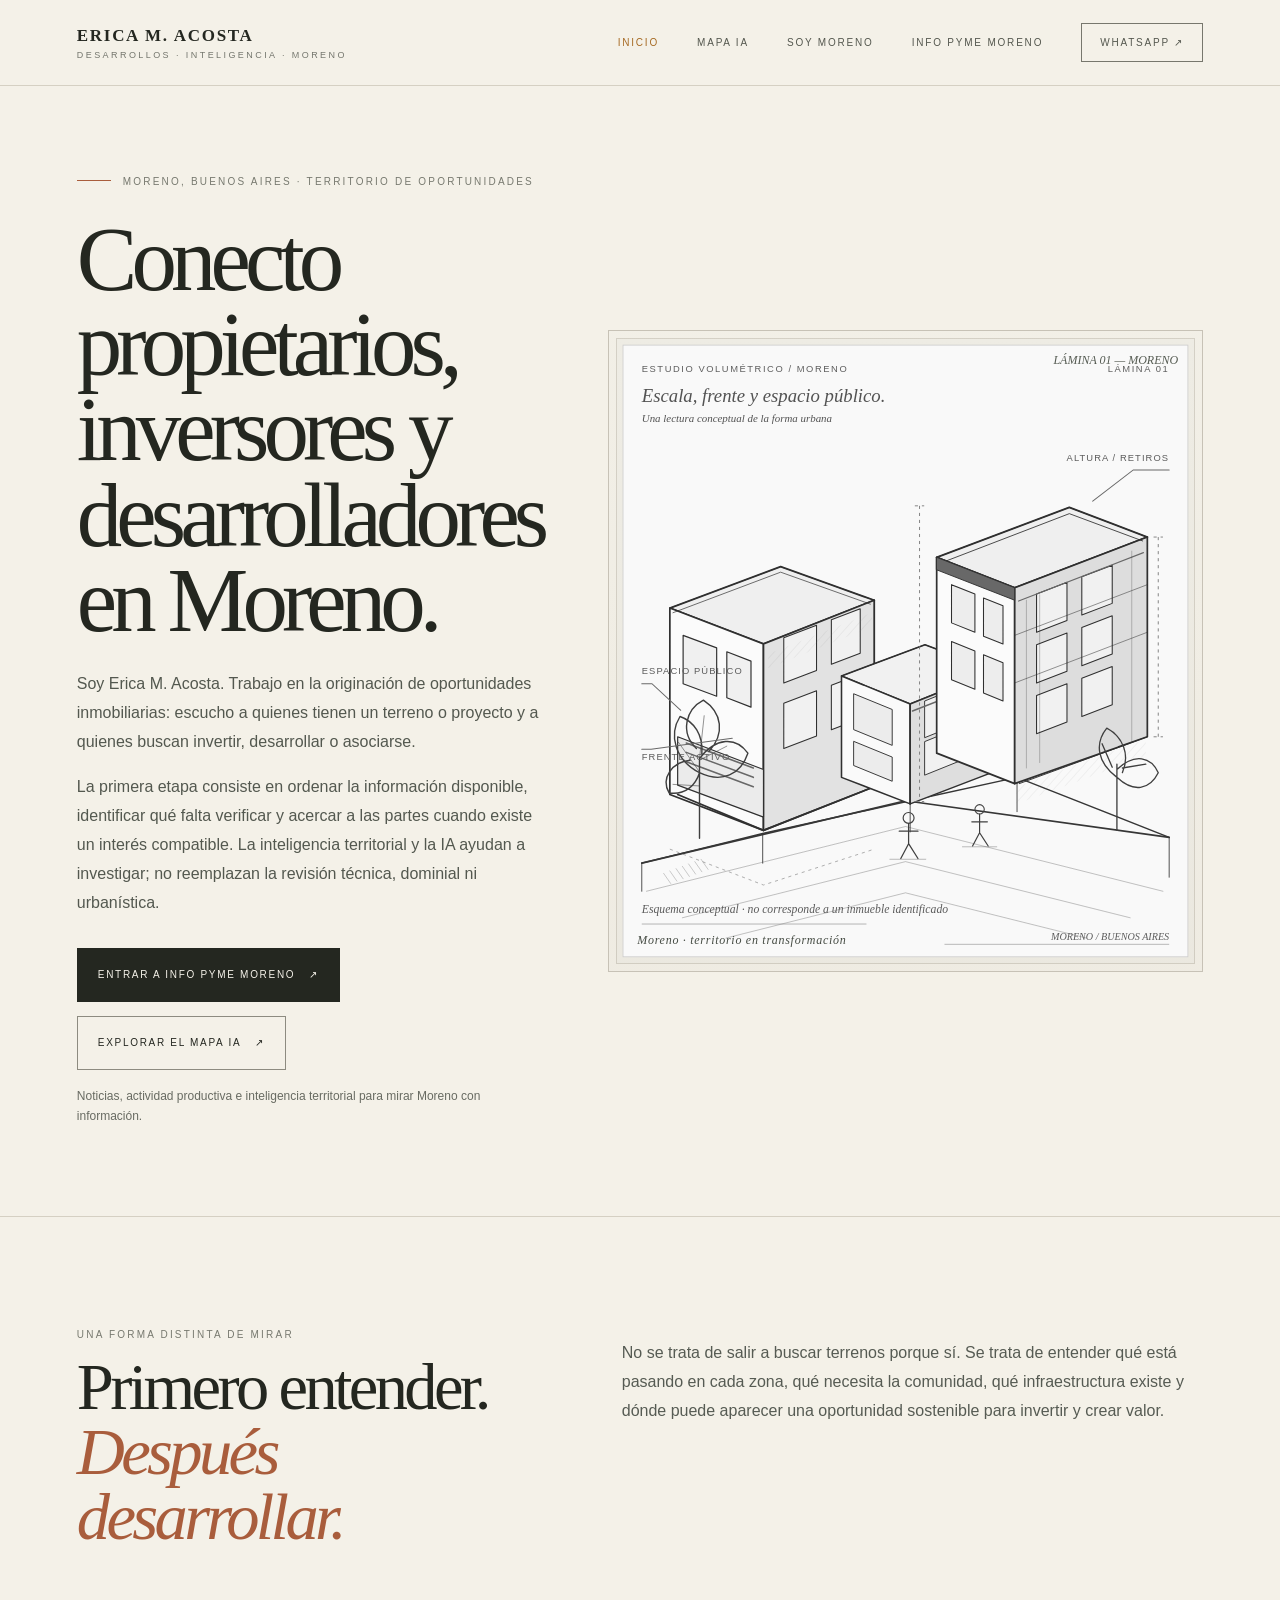
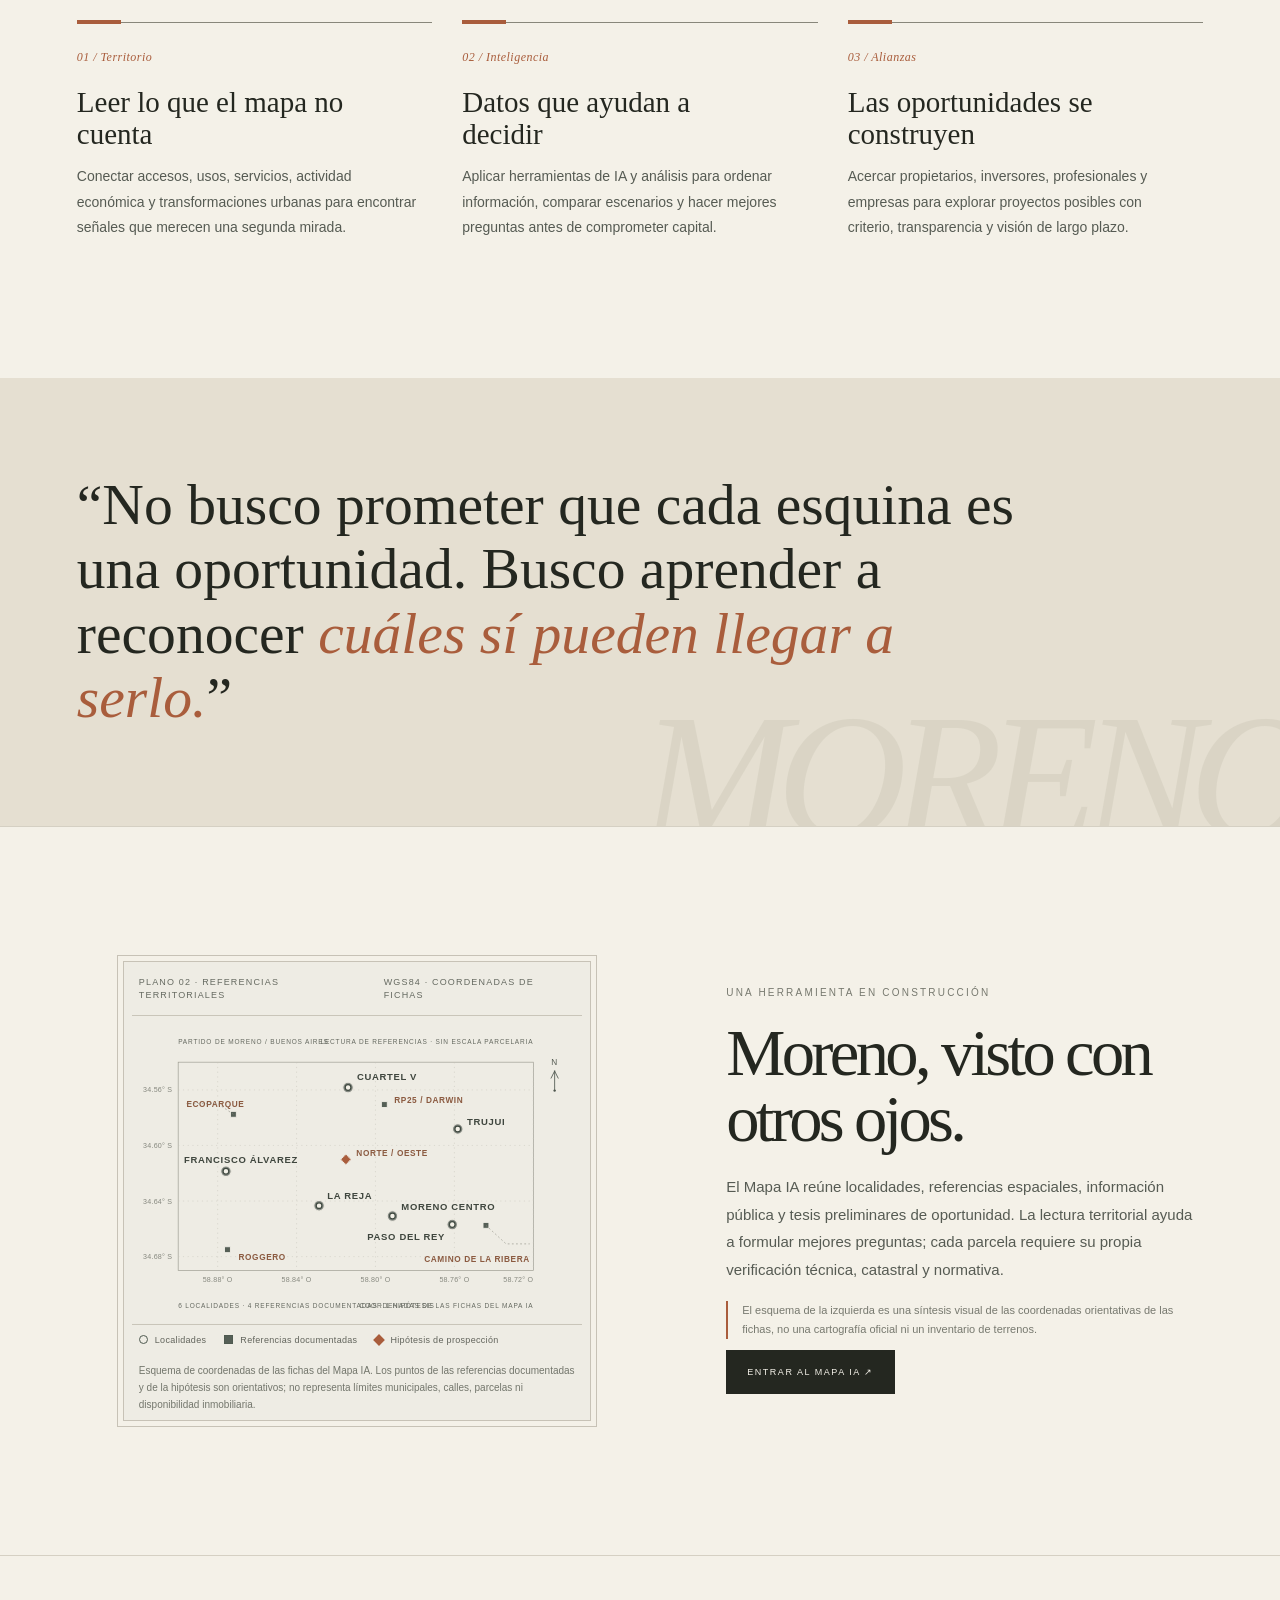
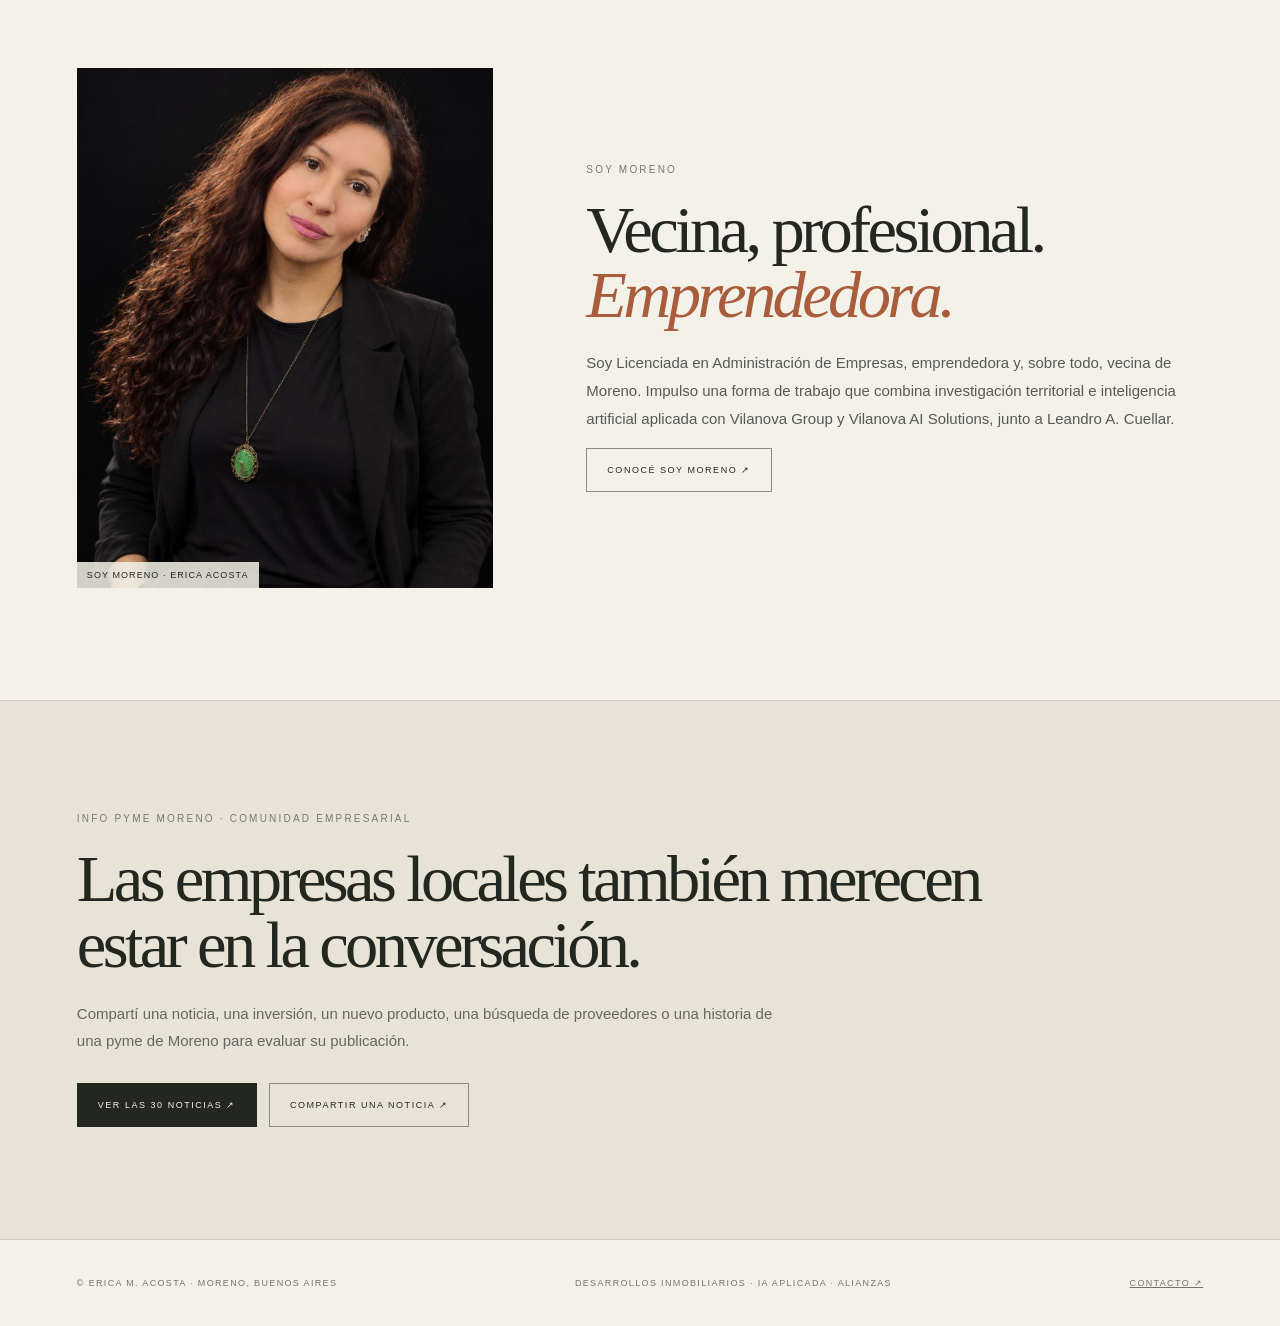
==== index.html @ f32b5e40 "Align homepage calls to action with Info Pyme Moreno" ====
<!doctype html>
<html lang="es-AR"><head><meta charset="utf-8"><meta name="viewport" content="width=device-width,initial-scale=1"><title>MORENO | Territorio, empresas e inteligencia aplicada</title><meta name="description" content="MORENO: investigación territorial, inteligencia artificial aplicada y actualidad para pymes, empresas y emprendedores del municipio de Moreno."><meta name="keywords" content="Erica Acosta, desarrollos inmobiliarios Moreno, oportunidades de inversión Moreno, inteligencia artificial inmobiliaria, terrenos Moreno Buenos Aires, alianzas inmobiliarias"><meta property="og:title" content="MORENO — Territorio, empresas e inteligencia aplicada"><meta property="og:description" content="Mapa IA, SOY MORENO e INFO PYME MORENO."><meta property="og:type" content="website"><meta property="og:locale" content="es_AR"><meta property="og:image" content="https://leandrocuellarok-netizen.github.io/morenodesarrollos/ERICA%20ACOSTA-%20VILANOVA%20GROUP.jpg"><meta property="og:image:alt" content="Erica M. Acosta, emprendedora de Moreno"><meta name="twitter:card" content="summary_large_image"><meta name="twitter:title" content="Erica M. Acosta — Originación inmobiliaria en Moreno"><meta name="twitter:description" content="Originación inmobiliaria, inteligencia territorial y conexión entre propietarios, inversores y desarrolladores en Moreno."><link rel="canonical" href="https://leandrocuellarok-netizen.github.io/morenodesarrollos/"><link rel="stylesheet" href="./assets/css/erica.css"><script type="application/ld+json">{"@context":"https://schema.org","@type":"Person","name":"Erica M. Acosta","url":"https://leandrocuellarok-netizen.github.io/morenodesarrollos/","image":"https://leandrocuellarok-netizen.github.io/morenodesarrollos/ERICA%20ACOSTA-%20VILANOVA%20GROUP.jpg","description":"Emprendedora de Moreno enfocada en desarrollos inmobiliarios, inteligencia territorial, inteligencia artificial aplicada y creación de alianzas.","address":{"@type":"PostalAddress","addressLocality":"Moreno","addressRegion":"Buenos Aires","addressCountry":"AR"},"areaServed":{"@type":"AdministrativeArea","name":"Partido de Moreno, Buenos Aires, Argentina"},"knowsAbout":["Desarrollos inmobiliarios","Inteligencia territorial","Inteligencia artificial aplicada","Originación inmobiliaria","Alianzas empresariales"]}</script><script defer src="./assets/js/site-navigation.js"></script></head>
<body class="home-page">
<a class="skip-link" href="#main-content">Saltar al contenido principal</a><header class="site-header"><a class="brand" href="./">ERICA M. ACOSTA<small>DESARROLLOS · INTELIGENCIA · MORENO</small></a><button class="mobile-menu" type="button" aria-controls="primary-navigation" aria-expanded="false" aria-label="Abrir menú de navegación"><span class="mobile-menu-icon" aria-hidden="true">☰</span><span class="mobile-menu-label">Menú</span></button><nav class="nav" id="primary-navigation" aria-label="Navegación principal"><a class="active" aria-current="page" href="./">Inicio</a><a href="./mapa-ia/">Mapa IA</a><a href="./erica-acosta/">SOY MORENO</a><a href="./oportunidades/">INFO PYME MORENO</a><a class="nav-cta" href="https://wa.me/5491141671674?text=Hola%20Erica%2C%20me%20gustar%C3%ADa%20conversar%20sobre%20MORENO." target="_blank" rel="noopener noreferrer">WhatsApp ↗</a></nav></header>
<main id="main-content" tabindex="-1"><section class="wrap hero"><div><div class="eyebrow">Moreno, Buenos Aires · Territorio de oportunidades</div><h1>Conecto propietarios, inversores y desarrolladores en Moreno.</h1><p class="hero-copy">Soy Erica M. Acosta. Trabajo en la originación de oportunidades inmobiliarias: escucho a quienes tienen un terreno o proyecto y a quienes buscan invertir, desarrollar o asociarse.</p><p class="hero-copy">La primera etapa consiste en ordenar la información disponible, identificar qué falta verificar y acercar a las partes cuando existe un interés compatible. La inteligencia territorial y la IA ayudan a investigar; no reemplazan la revisión técnica, dominial ni urbanística.</p><div class="hero-actions hero-commercial-actions"><a class="button dark" href="./oportunidades/">Entrar a INFO PYME MORENO <span>↗</span></a><a class="button" href="./mapa-ia/">Explorar el Mapa IA <span>↗</span></a></div><p class="hero-commercial-note">Noticias, actividad productiva e inteligencia territorial para mirar Moreno con información.</p></div><div class="art-panel" role="img" aria-label="Ilustración arquitectónica editorial de un espacio urbano en transformación, dibujada a mano">
<span class="art-index">LÁMINA 01 — MORENO</span>
<svg class="architecture-drawing" viewBox="0 0 760 820" xmlns="http://www.w3.org/2000/svg" aria-hidden="true">
<defs>
  <pattern id="arch-hatch" width="8" height="8" patternUnits="userSpaceOnUse" patternTransform="rotate(42)">
    <path d="M0 0V8" stroke="#74766c" stroke-width=".8" opacity=".42"/>
  </pattern>
  <pattern id="arch-fine-hatch" width="5" height="5" patternUnits="userSpaceOnUse" patternTransform="rotate(-38)">
    <path d="M0 0V5" stroke="#74766c" stroke-width=".55" opacity=".3"/>
  </pattern>
</defs>
<rect x="18" y="18" width="724" height="784" fill="#eeece4" stroke="#c8c3b7" stroke-width="1"/>
<g fill="#5f6259" font-family="Arial,sans-serif" font-size="12" letter-spacing="2">
  <text x="42" y="53">ESTUDIO VOLUMÉTRICO / MORENO</text>
  <text x="718" y="53" text-anchor="end">LÁMINA 01</text>
</g>
<g fill="#55594f" font-family="Georgia,serif" font-style="italic">
  <text x="42" y="91" font-size="24">Escala, frente y espacio público.</text>
  <text x="42" y="116" font-size="14">Una lectura conceptual de la forma urbana</text>
</g>
<g fill="none" stroke="#394039" stroke-linecap="round" stroke-linejoin="round">
  <path d="M42 682L197 644L386 602L523 572L718 649" stroke-width="1.8"/>
  <path d="M42 682L42 718M718 649L718 700M197 644L197 682M386 602L386 642M523 572L523 616" stroke-width="1.1"/>
  <path d="M48 718L380 635L710 718M94 752L380 680L668 752M150 778L380 720L612 778" stroke-width=".8" opacity=".48"/>
  <path d="M42 682L380 602L718 649" stroke-width="2.2"/>
  <path d="M70 695l9 13m-1-16 9 13m-1-16 9 13m-1-16 9 13m-1-16 9 13m-1-16 9 13m-1-16 9 13" stroke-width=".7" opacity=".45"/>
</g>

<!-- Volumen bajo: frente activo y medianera en perspectiva. -->
<g stroke="#343a33" stroke-linecap="round" stroke-linejoin="round">
  <path d="M78 355L220 302L340 345L198 401Z" fill="#e7e3d8" stroke-width="2.3"/>
  <path d="M78 355L198 401V640L78 594Z" fill="#f1eee6" stroke-width="2.2"/>
  <path d="M198 401L340 345V584L198 640Z" fill="#dcd7ca" stroke-width="2.2"/>
  <path d="M78 355L220 302L340 345M82 361L220 309L335 350" fill="none" stroke-width="1.1" opacity=".8"/>
  <path d="M198 401L198 640M340 345L340 584" fill="none" stroke-width="1.1"/>
  <path d="M95 390l43 16v62l-43-16zM151 411l31 12v59l-31-12z" fill="#e7e4da" stroke-width="1.5"/>
  <path d="M224 393l42-16v58l-42 16zM285 370l37-14v57l-37 14zM224 477l42-16v58l-42 16zM285 454l37-14v57l-37 14z" fill="#e8e5dc" stroke-width="1.35"/>
  <path d="M88 520L198 562V623L88 582Z" fill="#e5dfd2" stroke-width="1.5"/>
  <path d="M99 528L185 560M99 540L185 572M99 552L185 584" fill="none" stroke="#a95d3c" stroke-width="2"/>
  <path d="M88 594L198 640L340 584" fill="none" stroke-width="2.2"/>
  <path d="M204 414L337 361V379L204 432Z" fill="url(#arch-hatch)" stroke="none" opacity=".6"/>
</g>

<!-- Volumen intermedio: pieza de escala barrial. -->
<g stroke="#343a33" stroke-linecap="round" stroke-linejoin="round">
  <path d="M298 442L405 402L493 435L386 478Z" fill="#e9e5db" stroke-width="2"/>
  <path d="M298 442L386 478V606L298 572Z" fill="#f0ede5" stroke-width="2"/>
  <path d="M386 478L493 435V565L386 606Z" fill="#d9d4c7" stroke-width="2"/>
  <path d="M314 465l49 20v46l-49-20zM314 526l49 20v31l-49-20z" fill="#e4e0d5" stroke-width="1.2"/>
  <path d="M405 474l67-27v47l-67 27zM405 526l67-27v43l-67 27z" fill="#e9e5db" stroke-width="1.2"/>
  <path d="M298 442L405 402L493 435M386 478V606" fill="none" stroke-width="1.1"/>
  <path d="M389 487L489 448" fill="none" stroke="#a95d3c" stroke-width="2"/>
</g>

<!-- Volumen de mayor altura: retiros, balcones y modulación de fachada. -->
<g stroke="#343a33" stroke-linecap="round" stroke-linejoin="round">
  <path d="M420 290L590 226L690 264L520 329Z" fill="#e7e3d8" stroke-width="2.4"/>
  <path d="M420 290L520 329V580L420 541Z" fill="#f1eee6" stroke-width="2.2"/>
  <path d="M520 329L690 264V520L520 580Z" fill="#d8d3c6" stroke-width="2.2"/>
  <path d="M420 290L590 226L690 264M426 297L590 234L684 269" fill="none" stroke-width="1.1"/>
  <path d="M439 325l30 12v49l-30-12zM480 342l25 10v49l-25-10zM439 398l30 12v49l-30-12zM480 415l25 10v49l-25-10z" fill="#e5e1d7" stroke-width="1.35"/>
  <path d="M548 337l39-15v49l-39 15zM606 315l39-15v49l-39 15zM548 402l39-15v49l-39 15zM606 380l39-15v49l-39 15zM548 467l39-15v49l-39 15zM606 445l39-15v49l-39 15z" fill="#e9e5db" stroke-width="1.35"/>
  <path d="M520 329L690 264M520 390L690 325M520 451L690 386" fill="none" stroke-width="1" opacity=".65"/>
  <path d="M420 290L520 329V345L420 306Z" fill="#a95d3c" stroke-width="1.2"/>
  <path d="M525 346L685 284" fill="none" stroke="#a95d3c" stroke-width="1.5"/>
  <path d="M526 580L690 520" fill="none" stroke-width="1.2"/>
  <path d="M535 345L535 560M552 338L552 553M670 282L670 527" fill="none" stroke-width=".8" opacity=".45"/>
  <path d="M522 584L688 523L688 545L522 606Z" fill="url(#arch-hatch)" stroke="none" opacity=".55"/>
</g>

<!-- Vegetación y figuras de escala, dibujadas como referencias no métricas. -->
<g fill="none" stroke="#42483f" stroke-linecap="round" stroke-linejoin="round">
  <path d="M116 650V548M116 566C85 550 76 518 91 494C109 500 121 518 119 542M116 548C137 520 163 520 178 541C169 568 145 580 116 566M112 535C91 515 98 485 121 473C145 489 149 516 128 539M104 550C81 552 66 573 77 592C98 595 111 582 116 566" stroke-width="1.8"/>
  <path d="M116 565L89 527M116 550L151 532M116 583L82 581M116 548L122 493" stroke-width=".9" opacity=".8"/>
  <path d="M651 640V555M651 572C626 553 622 529 638 509C659 520 668 543 658 566M651 562C674 540 695 546 704 566C693 588 672 592 651 572M645 559L632 529M658 560L688 555" stroke-width="1.7"/>
  <circle cx="384" cy="624" r="7" stroke-width="1.5"/>
  <path d="M384 631V657M372 641H396M384 657L374 676M384 657L396 676" stroke-width="1.6"/>
  <circle cx="475" cy="613" r="6" stroke-width="1.4"/>
  <path d="M475 619V643M465 629H485M475 643L466 660M475 643L486 660" stroke-width="1.5"/>
  <path d="M360 677H406M453 661H497" stroke-width=".8" opacity=".55"/>
</g>

<!-- Cotas, líneas de llamada y notas editoriales. -->
<g fill="none" stroke="#74766c" stroke-width="1.1" stroke-dasharray="4 5">
  <path d="M398 224V603M392 224H404M392 603H404"/>
  <path d="M704 264V520M698 264H710M698 520H710"/>
  <path d="M78 664L198 710L340 664" opacity=".65"/>
</g>
<g fill="none" stroke="#a95d3c" stroke-width="1.3" stroke-linecap="round">
  <path d="M92 486L55 452H42"/>
  <path d="M620 218L672 178H718"/>
  <path d="M158 522L54 536H42"/>
</g>
<g fill="#755b49" font-family="Arial,sans-serif" font-size="12" letter-spacing="1.4">
  <text x="42" y="440">ESPACIO PÚBLICO</text>
  <text x="42" y="550">FRENTE ACTIVO</text>
  <text x="718" y="166" text-anchor="end">ALTURA / RETIROS</text>
</g>
<g fill="#5c6057" font-family="Georgia,serif" font-style="italic">
  <text x="42" y="746" font-size="15">Esquema conceptual · no corresponde a un inmueble identificado</text>
  <text x="718" y="780" text-anchor="end" font-size="13">MORENO / BUENOS AIRES</text>
</g>
<path d="M42 760H330M430 786H718" stroke="#8d8d81" stroke-width=".8" fill="none"/>
</svg>
<span class="art-caption">Moreno · territorio en transformación</span></div></section>
<section class="section"><div class="wrap"><div class="section-heading"><div><div class="eyebrow">Una forma distinta de mirar</div><h2>Primero entender.<br><em class="serif">Después desarrollar.</em></h2></div><p>No se trata de salir a buscar terrenos porque sí. Se trata de entender qué está pasando en cada zona, qué necesita la comunidad, qué infraestructura existe y dónde puede aparecer una oportunidad sostenible para invertir y crear valor.</p></div><div class="three-grid"><article class="value-card"><span class="num">01 / Territorio</span><h3>Leer lo que el mapa no cuenta</h3><p>Conectar accesos, usos, servicios, actividad económica y transformaciones urbanas para encontrar señales que merecen una segunda mirada.</p></article><article class="value-card"><span class="num">02 / Inteligencia</span><h3>Datos que ayudan a decidir</h3><p>Aplicar herramientas de IA y análisis para ordenar información, comparar escenarios y hacer mejores preguntas antes de comprometer capital.</p></article><article class="value-card"><span class="num">03 / Alianzas</span><h3>Las oportunidades se construyen</h3><p>Acercar propietarios, inversores, profesionales y empresas para explorar proyectos posibles con criterio, transparencia y visión de largo plazo.</p></article></div></div></section>
<section class="band"><div class="wrap"><blockquote>“No busco prometer que cada esquina es una oportunidad. Busco aprender a reconocer <em>cuáles sí pueden llegar a serlo.</em>”</blockquote></div></section>
<section class="section"><div class="wrap map-teaser"><figure class="map-art home-map-plate" aria-labelledby="map-preview-caption">
<div class="map-plate-head">
  <span>PLANO 02 · REFERENCIAS TERRITORIALES</span>
  <span>WGS84 · COORDENADAS DE FICHAS</span>
</div>
<svg class="territory-diagram" viewBox="0 0 760 520" role="img" aria-labelledby="map-preview-title map-preview-description" xmlns="http://www.w3.org/2000/svg">
<title id="map-preview-title">Plano de coordenadas de las referencias del Mapa IA de Moreno</title>
<desc id="map-preview-description">Diagrama de seis localidades y cinco referencias del Mapa IA, ubicadas con las coordenadas de sus fichas. No representa límites municipales, calles, parcelas, mensuras ni disponibilidad inmobiliaria.</desc>
<rect x="0" y="0" width="760" height="520" fill="#eeece4"/>
<g class="territory-heading">
  <text x="78" y="48">PARTIDO DE MORENO / BUENOS AIRES</text>
  <text x="678" y="48" text-anchor="end">LECTURA DE REFERENCIAS · SIN ESCALA PARCELARIA</text>
</g>
<rect class="territory-plot-frame" x="78" y="78" width="600" height="352"/>
<g class="territory-grid-lines">
  <path d="M144.7 78V430M278 78V430M411.3 78V430M544.7 78V430M678 78V430"/>
  <path d="M78 124.9H678M78 218.7H678M78 312.6H678M78 406.5H678"/>
</g>
<g class="territory-ticks">
  <text x="144.7" y="449" text-anchor="middle">58.88° O</text>
  <text x="278" y="449" text-anchor="middle">58.84° O</text>
  <text x="411.3" y="449" text-anchor="middle">58.80° O</text>
  <text x="544.7" y="449" text-anchor="middle">58.76° O</text>
  <text x="678" y="449" text-anchor="end">58.72° O</text>
  <text x="68" y="129" text-anchor="end">34.56° S</text>
  <text x="68" y="223" text-anchor="end">34.60° S</text>
  <text x="68" y="317" text-anchor="end">34.64° S</text>
  <text x="68" y="411" text-anchor="end">34.68° S</text>
</g>
<g class="territory-north" transform="translate(714 98)">
  <text x="0" y="-15" text-anchor="middle">N</text>
  <path d="M0 28V-5M0-5L-6 7M0-5L6 7"/>
  <circle cx="0" cy="28" r="2"/>
</g>

<g class="territory-markers">
  <g class="territory-marker locality-mark" data-id="moreno" data-kind="locality" data-lat="-34.6508" data-lng="-58.7914" data-x="440.0" data-y="338.0">
    <circle class="locality-halo" cx="440" cy="338" r="9"/>
    <circle class="locality-point" cx="440" cy="338" r="4.8"/>
  </g>
  <g class="territory-marker locality-mark" data-id="paso" data-kind="locality" data-lat="-34.6569" data-lng="-58.7611" data-x="541.0" data-y="352.3">
    <circle class="locality-halo" cx="541" cy="352.3" r="9"/>
    <circle class="locality-point" cx="541" cy="352.3" r="4.8"/>
  </g>
  <g class="territory-marker locality-mark" data-id="lareja" data-kind="locality" data-lat="-34.6433" data-lng="-58.8286" data-x="316.0" data-y="320.4">
    <circle class="locality-halo" cx="316" cy="320.4" r="9"/>
    <circle class="locality-point" cx="316" cy="320.4" r="4.8"/>
  </g>
  <g class="territory-marker locality-mark" data-id="alvarez" data-kind="locality" data-lat="-34.6186" data-lng="-58.8758" data-x="158.7" data-y="262.4">
    <circle class="locality-halo" cx="158.7" cy="262.4" r="9"/>
    <circle class="locality-point" cx="158.7" cy="262.4" r="4.8"/>
  </g>
  <g class="territory-marker locality-mark" data-id="trujui" data-kind="locality" data-lat="-34.5881" data-lng="-58.7583" data-x="550.3" data-y="190.9">
    <circle class="locality-halo" cx="550.3" cy="190.9" r="9"/>
    <circle class="locality-point" cx="550.3" cy="190.9" r="4.8"/>
  </g>
  <g class="territory-marker locality-mark" data-id="cuartel" data-kind="locality" data-lat="-34.5583" data-lng="-58.8139" data-x="365.0" data-y="120.9">
    <circle class="locality-halo" cx="365" cy="120.9" r="9"/>
    <circle class="locality-point" cx="365" cy="120.9" r="4.8"/>
  </g>

  <g class="territory-marker documented-mark" data-id="rp25" data-kind="documented" data-lat="-34.5705" data-lng="-58.7955" data-x="426.3" data-y="149.6">
    <rect x="421.3" y="144.6" width="10" height="10"/>
  </g>
  <g class="territory-marker documented-mark" data-id="ecoparque" data-kind="documented" data-lat="-34.57755" data-lng="-58.87202" data-x="171.3" data-y="166.1">
    <rect x="166.3" y="161.1" width="10" height="10"/>
  </g>
  <g class="territory-marker documented-mark" data-id="ribera" data-kind="documented" data-lat="-34.6575" data-lng="-58.744" data-x="598.0" data-y="353.7">
    <rect x="593" y="348.7" width="10" height="10"/>
  </g>
  <g class="territory-marker documented-mark" data-id="roggero" data-kind="documented" data-lat="-34.675" data-lng="-58.875" data-x="161.3" data-y="394.8">
    <rect x="156.3" y="389.8" width="10" height="10"/>
  </g>
  <g class="territory-marker hypothesis-mark" data-id="norte" data-kind="hypothesis" data-lat="-34.61" data-lng="-58.815" data-x="361.3" data-y="242.3">
    <path d="M361.3 233.3L370.3 242.3L361.3 251.3L352.3 242.3Z"/>
  </g>
</g>

<g class="territory-labels" fill="#3d433c">
  <text x="380" y="108">CUARTEL V</text>
  <text x="443" y="147" class="territory-reference-label">RP25 / DARWIN</text>
  <text x="566" y="184">TRUJUI</text>
  <text x="92" y="153" class="territory-reference-label">ECOPARQUE</text>
  <text x="88" y="248">FRANCISCO ÁLVAREZ</text>
  <text x="379" y="237" class="territory-reference-label">NORTE / OESTE</text>
  <text x="330" y="309">LA REJA</text>
  <text x="455" y="328">MORENO CENTRO</text>
  <text x="529" y="378" text-anchor="end">PASO DEL REY</text>
  <text x="672" y="415" text-anchor="end" class="territory-reference-label">CAMINO DE LA RIBERA</text>
  <text x="180" y="412" class="territory-reference-label">ROGGERO</text>
</g>
<g class="territory-callouts">
  <path d="M171.3 166.1L145 148H92M598 353.7L632 385H672" />
</g>
<g class="territory-footer">
  <path d="M78 474H678"/>
  <text x="78" y="493">6 LOCALIDADES · 4 REFERENCIAS DOCUMENTADAS · 1 HIPÓTESIS</text>
  <text x="678" y="493" text-anchor="end">COORDENADAS DE LAS FICHAS DEL MAPA IA</text>
</g>
</svg>
<div class="map-art-legend" aria-label="Leyenda del esquema">
  <span><i class="map-key locality-key"></i> Localidades</span>
  <span><i class="map-key documented-key"></i> Referencias documentadas</span>
  <span><i class="map-key hypothesis-key"></i> Hipótesis de prospección</span>
</div>
<figcaption id="map-preview-caption">Esquema de coordenadas de las fichas del Mapa IA. Los puntos de las referencias documentadas y de la hipótesis son orientativos; no representa límites municipales, calles, parcelas ni disponibilidad inmobiliaria.</figcaption>
</figure><div class="map-copy"><div class="eyebrow">Una herramienta en construcción</div><h2>Moreno, visto con otros ojos.</h2><p>El Mapa IA reúne localidades, referencias espaciales, información pública y tesis preliminares de oportunidad. La lectura territorial ayuda a formular mejores preguntas; cada parcela requiere su propia verificación técnica, catastral y normativa.</p><p class="map-copy-note">El esquema de la izquierda es una síntesis visual de las coordenadas orientativas de las fichas, no una cartografía oficial ni un inventario de terrenos.</p><a class="button dark" href="./mapa-ia/">Entrar al Mapa IA ↗</a></div></div></section>
<section class="section"><div class="wrap about-preview"><div class="portrait-placeholder" style="padding:0"><img src="ERICA%20ACOSTA-%20VILANOVA%20GROUP.jpg" alt="Erica Acosta, vecina de Moreno" style="width:100%;height:100%;object-fit:cover;position:absolute;inset:0"><span style="background:#f1efe5dd;padding:8px 10px">SOY MORENO · ERICA ACOSTA</span></div><div><div class="eyebrow">SOY MORENO</div><h2>Vecina, profesional.<br><em class="serif">Emprendedora.</em></h2><p>Soy Licenciada en Administración de Empresas, emprendedora y, sobre todo, vecina de Moreno. Impulso una forma de trabajo que combina investigación territorial e inteligencia artificial aplicada con Vilanova Group y Vilanova AI Solutions, junto a Leandro A. Cuellar.</p><a class="button" href="./erica-acosta/">Conocé SOY MORENO ↗</a></div></div></section></main>
<section class="section lead-bridge" id="contacto"><div class="wrap"><div class="eyebrow">INFO PYME MORENO · Comunidad empresarial</div><h2 class="serif lead-bridge-title">Las empresas locales también merecen estar en la conversación.</h2><p class="lead-bridge-copy">Compartí una noticia, una inversión, un nuevo producto, una búsqueda de proveedores o una historia de una pyme de Moreno para evaluar su publicación.</p><div class="lead-bridge-actions"><a class="button dark" href="./oportunidades/">Ver las 30 noticias ↗</a><a class="button" href="https://wa.me/5491141671674?text=Hola%20Erica%2C%20quiero%20compartir%20una%20noticia%20pyme%20de%20Moreno." target="_blank" rel="noopener noreferrer">Compartir una noticia ↗</a></div></div></section><footer class="site-footer"><span>© Erica M. Acosta · Moreno, Buenos Aires</span><span>Desarrollos inmobiliarios · IA aplicada · Alianzas</span><a href="https://wa.me/5491141671674?text=Hola%20Erica%2C%20vi%20tu%20web%20y%20me%20gustar%C3%ADa%20conversar%20sobre%20oportunidades%20en%20Moreno." target="_blank" rel="noopener noreferrer">Contacto ↗</a></footer>
</body></html>
---- assets/css/erica.css ----
:root{--paper:#f1efe5;--paper2:#e8e5d9;--ink:#242622;--muted:#73756d;--line:#c9c8bc;--ochre:#d6a72f;--gold:#efc64b;--rust:#c96535;--sage:#74877f;--blue:#637b80;--serif:Georgia,'Times New Roman',serif;--sans:Inter,'Helvetica Neue',Arial,sans-serif}
*{box-sizing:border-box}html{scroll-behavior:smooth}body{margin:0;background:var(--paper);color:var(--ink);font-family:var(--sans);-webkit-font-smoothing:antialiased}a{color:inherit}img{max-width:100%}.site-header{height:76px;padding:0 clamp(20px,5vw,76px);display:flex;align-items:center;justify-content:space-between;border-bottom:1px solid var(--line);background:#f1efe5ed;position:sticky;top:0;z-index:1000;backdrop-filter:blur(12px)}.brand{font:600 15px var(--serif);letter-spacing:.06em;text-decoration:none}.brand small{display:block;font:9px var(--sans);letter-spacing:.23em;color:var(--muted);margin-top:4px}.nav{display:flex;gap:clamp(14px,3vw,38px);align-items:center}.nav a{text-decoration:none;text-transform:uppercase;font-size:10px;letter-spacing:.15em;color:#55584f}.nav a:hover,.nav a.active{color:#a76b24}.nav .nav-cta{border:1px solid var(--ink);padding:11px 15px}.eyebrow{font-size:10px;letter-spacing:.22em;text-transform:uppercase;color:#77796f}.serif{font-family:var(--serif)}.wrap{width:min(1220px,90vw);margin:auto}.hero{min-height:690px;display:grid;grid-template-columns:1.03fr .97fr;align-items:center;gap:4vw;padding:70px 0 80px}.hero h1{font:400 clamp(52px,7.4vw,100px)/.94 var(--serif);letter-spacing:-.055em;margin:25px 0}.hero h1 em{font-weight:400;color:#a66c2b}.hero-copy{font:17px/1.7 var(--serif);max-width:540px;color:#55584f}.hero-actions{display:flex;gap:12px;flex-wrap:wrap;margin-top:30px}.button{display:inline-flex;align-items:center;gap:18px;padding:15px 19px;text-decoration:none;text-transform:uppercase;letter-spacing:.14em;font-size:10px;border:1px solid var(--ink);transition:.2s}.button.dark{background:var(--ink);color:var(--paper)}.button:hover{transform:translateY(-2px);background:var(--ochre);color:var(--ink);border-color:var(--ochre)}.art-panel{position:relative;min-height:510px;background:#dedbce;overflow:hidden;border:1px solid #bdbbae}.art-panel:before{content:'';position:absolute;width:75%;height:76%;border-radius:50% 50% 0 0;background:#75858a;left:-10%;bottom:8%;opacity:.85}.art-panel:after{content:'';position:absolute;inset:0;background:repeating-linear-gradient(0deg,transparent 0 42px,#5b605833 43px,#5b605833 44px),repeating-linear-gradient(90deg,transparent 0 42px,#5b605833 43px,#5b605833 44px);opacity:.5;mix-blend-mode:multiply}.arch{position:absolute;z-index:1;bottom:0;right:14%;width:43%;height:88%;background:#d6a72f;border:7px solid #30332e;display:flex;align-items:flex-end;justify-content:center}.arch:before{content:'';position:absolute;top:-19%;left:0;width:100%;height:20%;background:#c8c6b8;border:7px solid #30332e}.arch:after{content:'';position:absolute;right:-38%;top:10%;width:36%;height:20%;background:#c96535;border:6px solid #30332e}.arch-person{font:10px var(--sans);color:#333;margin-bottom:18%;z-index:2}.tree{position:absolute;z-index:2;left:12%;bottom:12%;width:2px;height:64%;background:#353a35;transform:rotate(4deg)}.tree:before{content:'';position:absolute;left:-92px;top:-45px;width:190px;height:190px;border:2px solid #424a43;border-radius:50%;clip-path:polygon(50% 0,100% 30%,90% 100%,10% 100%,0 30%);opacity:.85}.tree:after{content:'';position:absolute;left:-70px;top:5px;width:140px;height:170px;border-left:1px solid #424a43;border-right:1px solid #424a43;transform:rotate(38deg)}.art-caption{position:absolute;z-index:3;left:22px;bottom:18px;font:italic 12px var(--serif);color:#343832}.section{padding:100px 0;border-top:1px solid var(--line)}.section-heading{display:grid;grid-template-columns:.8fr 1.2fr;gap:8vw;align-items:start;margin-bottom:45px}.section-heading h2{font:400 clamp(38px,5vw,64px)/1 var(--serif);letter-spacing:-.04em;margin:14px 0}.section-heading p{font:17px/1.7 var(--serif);color:#62645c;max-width:570px;margin:10px 0}.three-grid{display:grid;grid-template-columns:repeat(3,1fr);gap:18px}.value-card{border-top:2px solid var(--ink);padding:22px 8px 10px 0}.value-card .num{font:italic 13px var(--serif);color:#a66c2b}.value-card h3{font:400 25px var(--serif);margin:17px 0 10px}.value-card p{font:14px/1.7 var(--sans);color:#66685f}.band{background:#dedbcf;padding:75px 0}.band blockquote{font:400 clamp(30px,4vw,53px)/1.18 var(--serif);max-width:900px;margin:0}.band blockquote em{color:#a66c2b}.map-teaser{display:grid;grid-template-columns:1fr 1fr;gap:5vw;align-items:center}.map-art{min-height:390px;position:relative;overflow:hidden;background-color:#eeece4;background-image:linear-gradient(30deg,transparent 48%,#7d807a 49%,#7d807a 49.4%,transparent 50%),linear-gradient(110deg,transparent 48%,#7d807a 49%,#7d807a 49.4%,transparent 50%),linear-gradient(0deg,transparent 48%,#b7b8ae 49%,#b7b8ae 49.4%,transparent 50%);background-size:115px 100px,150px 140px,72px 75px;border:1px solid var(--line);filter:grayscale(1)}.map-art:after{content:'MORENO';position:absolute;bottom:25px;left:0;right:0;text-align:center;font:500 36px var(--sans);letter-spacing:.35em;color:#252823}.map-dot{position:absolute;width:13px;height:13px;border-radius:50%;background:var(--rust);border:3px solid #f1efe5;box-shadow:0 0 0 1px var(--rust);filter:none}.map-dot.d1{top:30%;left:55%}.map-dot.d2{top:53%;left:31%}.map-dot.d3{top:66%;left:72%}.map-dot.d4{top:23%;left:78%}.map-copy h2{font:400 clamp(42px,5vw,65px)/1 var(--serif);margin:16px 0}.map-copy p{font:16px/1.8 var(--serif);color:#5e6058}.about-preview{display:grid;grid-template-columns:.75fr 1.25fr;gap:8vw;align-items:center}.portrait-placeholder{aspect-ratio:4/5;background:#d9d5c8;border:1px solid var(--line);display:flex;align-items:flex-end;padding:22px;position:relative;overflow:hidden}.portrait-placeholder:before{content:'';position:absolute;width:62%;height:65%;left:19%;bottom:0;background:#b5b6a9;border-radius:48% 48% 0 0}.portrait-placeholder span{z-index:2;font:italic 12px var(--serif)}.about-preview h2{font:400 clamp(40px,5vw,65px)/1 var(--serif);margin:16px 0}.about-preview p{font:16px/1.8 var(--serif);color:#5e6058}.site-footer{padding:34px 5vw;border-top:1px solid var(--line);display:flex;justify-content:space-between;gap:20px;flex-wrap:wrap;font-size:10px;letter-spacing:.12em;text-transform:uppercase;color:#73756d}.page-hero{padding:95px 0 60px}.page-hero h1{font:400 clamp(50px,8vw,96px)/.95 var(--serif);letter-spacing:-.05em;max-width:950px;margin:22px 0}.page-hero p{font:18px/1.7 var(--serif);color:#5e6058;max-width:700px}.map-shell{padding-bottom:65px}.map-toolbar{display:flex;gap:10px;flex-wrap:wrap;margin:15px 0}.map-toolbar input,.map-toolbar select{font:13px var(--sans);padding:12px 14px;background:#f8f6ee;border:1px solid var(--line);color:var(--ink)}.map-layout{display:grid;grid-template-columns:320px 1fr;min-height:660px;border:1px solid var(--line)}.map-sidebar{padding:24px;background:#e8e5d9;overflow:auto;max-height:760px}.map-sidebar h2{font:400 25px var(--serif)}.map-sidebar p{font-size:12px;line-height:1.6;color:#66685f}.map-item{padding:14px 0;border-top:1px solid #c7c4b8;cursor:pointer}.map-item strong{font:400 17px var(--serif);display:block;margin-bottom:5px}.map-item span{font-size:11px;line-height:1.5;color:#66685f}.map-canvas{min-height:660px;filter:grayscale(1) contrast(.94) sepia(.08)}.map-note{font-size:11px;line-height:1.6;color:#77796f;margin:14px 0}.profile-grid{display:grid;grid-template-columns:.8fr 1.2fr;gap:7vw;align-items:start}.profile-visual{min-height:560px;background:#dedbce;position:relative;overflow:hidden;border:1px solid var(--line)}.profile-visual .profile-block{position:absolute;left:22%;bottom:0;width:54%;height:75%;background:#d6a72f;border:6px solid #30332e}.profile-visual .profile-block:after{content:'';position:absolute;right:-45%;top:12%;width:42%;height:25%;background:#c96535;border:5px solid #30332e}.profile-copy p{font:17px/1.8 var(--serif);color:#55584f}.profile-copy h2{font:400 39px/1.05 var(--serif);margin:40px 0 15px}.pillars{display:grid;grid-template-columns:repeat(2,1fr);gap:15px;margin-top:30px}.pillar{padding:18px;border:1px solid var(--line)}.pillar strong{font:400 20px var(--serif)}.pillar p{font:12px/1.6 var(--sans);color:#66685f}.mobile-menu{display:none}
@media(max-width:760px){.site-header{height:auto;min-height:70px;padding:14px 5vw;align-items:flex-start;gap:12px}.nav{gap:12px;flex-wrap:wrap;justify-content:flex-end}.nav a{font-size:8px}.nav .nav-cta{padding:8px}.hero{grid-template-columns:1fr;padding:65px 0;gap:30px}.art-panel{min-height:420px}.section{padding:70px 0}.section-heading,.map-teaser,.about-preview,.profile-grid{grid-template-columns:1fr;gap:25px}.three-grid{grid-template-columns:1fr}.map-layout{grid-template-columns:1fr}.map-sidebar{max-height:300px}.map-canvas{min-height:480px}.page-hero{padding:65px 0 35px}.profile-visual{min-height:400px}.pillars{grid-template-columns:1fr}.site-footer{flex-direction:column}}


/* --- Editorial architectural redesign / November 2026 --- */
:root{--paper:#f4f1e8;--paper2:#e9e4d7;--ink:#242720;--muted:#74766d;--line:#cbc6b8;--ochre:#b78a3c;--rust:#a95d3c;--sage:#74847a;--serif:"Iowan Old Style",Baskerville,Georgia,serif;--sans:"Avenir Next",Avenir,Arial,sans-serif}
body{background:var(--paper);color:var(--ink)}
.site-header{height:86px;padding-inline:clamp(22px,6vw,104px);background:rgba(244,241,232,.94);border-color:#d5d0c3}
.brand{font-size:17px;letter-spacing:.1em}.brand small{font-size:8px;letter-spacing:.27em}
.nav a{font-size:9px;letter-spacing:.18em}.nav .nav-cta{padding:13px 18px;border-color:#77776d}
.wrap{width:min(1280px,88vw)}
.hero{min-height:760px;grid-template-columns:.88fr 1.12fr;gap:5vw;padding:75px 0 96px}
.hero .eyebrow:before,.page-hero .eyebrow:before{content:"";display:inline-block;width:34px;height:1px;background:var(--rust);vertical-align:middle;margin:0 12px 3px 0}
.hero h1{font-size:clamp(56px,7vw,94px);line-height:.93;letter-spacing:-.065em;margin:30px 0 25px;max-width:660px}
.hero h1 em{color:var(--rust);font-style:italic}
.hero-copy{font-family:var(--sans);font-size:15px;line-height:1.85;max-width:500px;color:#66675e}
.hero-actions{margin-top:34px;gap:14px}
.button{font-size:9px;letter-spacing:.17em;padding:16px 20px;border-color:#8d8b80}
.button.dark{background:var(--ink);border-color:var(--ink)}
.button:hover{background:var(--rust);border-color:var(--rust);color:#fff}
.art-panel{min-height:600px;border:0;background:#e7e1d3;overflow:hidden;isolation:isolate}
.art-panel:before{content:"";position:absolute;inset:0;width:auto;height:auto;left:0;bottom:0;border-radius:0;background:linear-gradient(180deg,#e7e1d3 0%,#e2ddcf 70%,#d6d0c0 100%);opacity:1}
.art-panel:after{content:"";position:absolute;inset:0;background:repeating-linear-gradient(0deg,transparent 0 31px,#77796c18 32px,#77796c18 33px),repeating-linear-gradient(90deg,transparent 0 31px,#77796c18 32px,#77796c18 33px);opacity:.4;mix-blend-mode:multiply}
.art-panel .architecture-drawing{position:absolute;z-index:2;inset:0;width:100%;height:100%}
.art-caption{left:28px;bottom:23px;font-size:12px;letter-spacing:.04em;color:#4f5148}
.art-index{position:absolute;z-index:3;right:24px;top:22px;font:italic 12px var(--serif);color:#6e7066}
.section{padding:112px 0;border-color:#d5d0c3}
.section-heading{grid-template-columns:.85fr 1.15fr;gap:9vw;margin-bottom:58px}
.section-heading h2,.map-copy h2,.about-preview h2{font-size:clamp(42px,5.2vw,70px);line-height:.98;letter-spacing:-.055em}
.section-heading h2 em,.about-preview h2 em{color:var(--rust)}
.section-heading p{font:15px/1.9 var(--sans);color:#66675e}
.three-grid{gap:30px}
.value-card{border-top:1px solid #88877b;padding:24px 16px 12px 0;position:relative}
.value-card:before{content:"";position:absolute;top:-3px;left:0;width:44px;height:4px;background:var(--rust)}
.value-card .num{font:italic 12px var(--serif);letter-spacing:.04em;color:var(--rust)}
.value-card h3{font-size:27px;line-height:1.1;max-width:290px;margin:22px 0 14px}
.value-card p{font:13px/1.85 var(--sans);color:#66675e;max-width:340px}
.band{background:#e5dfd1;padding:95px 0;position:relative;overflow:hidden}
.band:after{content:"MORENO";position:absolute;right:-25px;bottom:-55px;font:italic 180px var(--serif);color:#bdb6a544;letter-spacing:-.08em}
.band blockquote{font-size:clamp(34px,4.5vw,58px);line-height:1.12;max-width:950px;position:relative;z-index:1}
.band blockquote em{color:var(--rust)}
.map-teaser{grid-template-columns:1.08fr .92fr;gap:7vw}
.map-art{min-height:460px;border:0;background-color:#ece9df;background-image:linear-gradient(32deg,transparent 48.8%,#888a801f 49%,#888a801f 49.5%,transparent 50%),linear-gradient(112deg,transparent 48.8%,#888a801f 49%,#888a801f 49.5%,transparent 50%),linear-gradient(0deg,transparent 48.8%,#888a801f 49%,#888a801f 49.5%,transparent 50%);background-size:130px 115px,170px 155px,82px 90px}
.map-art:before{content:"";position:absolute;inset:9% 15%;border:1px solid #77796c;border-radius:48% 40% 45% 38%;transform:rotate(-18deg);clip-path:polygon(10% 0,88% 5%,100% 30%,88% 90%,40% 100%,0 60%)}
.map-art:after{content:"MORENO";font:italic 31px var(--serif);letter-spacing:.32em;color:#5e6158;bottom:24px}
.map-dot{background:var(--rust);border-color:#ece9df;box-shadow:0 0 0 1px var(--rust)}
.map-copy h2{margin:22px 0}
.map-copy p,.about-preview p{font:15px/1.9 var(--sans);color:#66675e}
.portrait-placeholder{background:#e1dbce;border:0;min-height:520px}
.portrait-placeholder:before{display:none}
.portrait-placeholder span{position:relative;z-index:2;letter-spacing:.12em;font:9px var(--sans)}
.about-preview{grid-template-columns:.78fr 1.22fr;gap:9vw}
.about-preview h2{margin:22px 0}
.site-footer{padding:38px 6vw;border-color:#d5d0c3;font-size:9px;letter-spacing:.15em}
.page-hero{padding:110px 0 70px}
.page-hero h1{font-size:clamp(54px,7.4vw,92px);line-height:.96;letter-spacing:-.06em}
.page-hero h1 em{color:var(--rust)}
.page-hero p{font:16px/1.9 var(--sans);color:#66675e}
.map-layout{border:1px solid #cbc6b8}
.map-sidebar{background:#e9e4d7}
.map-canvas{filter:grayscale(1) sepia(.12) contrast(.94)}
.profile-visual{background:#e5dfd1}
.profile-copy p{font:15px/1.9 var(--sans)}
.pillar{border-color:#c9c3b6;padding:22px}
.pillar strong{font-size:22px}
@media(max-width:760px){
 .site-header{padding:15px 5vw;align-items:center}
 .brand{font-size:14px}.nav{gap:9px 13px}.nav a{font-size:8px}
 .hero{min-height:0;grid-template-columns:1fr;padding:62px 0 70px;gap:35px}
 .hero h1{font-size:clamp(52px,13vw,76px)}
 .art-panel{min-height:430px}
 .section{padding:76px 0}
 .section-heading,.map-teaser,.about-preview,.profile-grid{grid-template-columns:1fr;gap:28px}
 .three-grid{grid-template-columns:1fr;gap:25px}
 .map-art{min-height:340px}
 .page-hero{padding:72px 0 45px}
 .page-hero h1{font-size:clamp(48px,12vw,72px)}
 .band{padding:70px 0}
 .band:after{font-size:100px}
 .portrait-placeholder{min-height:0;aspect-ratio:4/5}
}
@media(prefers-reduced-motion:reduce){html{scroll-behavior:auto}*,*:before,*:after{transition:none!important;animation:none!important}}


/* Mapa IA: controles de evidencia, leyenda y estados accesibles */
.map-toolbar{align-items:center;gap:9px}
.map-toolbar input{min-width:250px;flex:1}
.map-toolbar select{max-width:245px}
.map-toolbar input:focus-visible,.map-toolbar select:focus-visible,.map-reset:focus-visible,.map-item:focus-visible{outline:2px solid var(--rust);outline-offset:3px}
.map-reset{font:9px var(--sans);letter-spacing:.12em;text-transform:uppercase;padding:13px 15px;border:1px solid #8d8b80;background:transparent;color:var(--ink);cursor:pointer}
.map-reset:hover{background:var(--ink);color:var(--paper)}
.map-legend{display:flex;align-items:center;flex-wrap:wrap;gap:13px 24px;padding:12px 15px;margin:12px 0 18px;border-top:1px solid var(--line);border-bottom:1px solid var(--line);font:10px var(--sans);letter-spacing:.05em;color:#62645c}
.map-legend>span{display:inline-flex;align-items:center;gap:8px}
.legend-dot{display:inline-block;width:9px;height:9px;border-radius:50%;background:#596e70}
.documented-dot{background:#52756d}
.hypothesis-dot{background:#c28e2e}
.boundary-state{margin-left:auto;color:#77796f;font-style:italic}
.map-item{display:block;width:100%;text-align:left;font:inherit;color:inherit;background:transparent;border:0;border-top:1px solid #c7c4b8;padding:15px 4px 15px 0;cursor:pointer}
.map-item:hover{background:#ded9cb;padding-left:9px}
.map-item strong{font:400 17px var(--serif);display:block;margin-bottom:5px}
.map-item span{font:11px/1.55 var(--sans);color:#66685f;display:block}
.map-loading,.map-fallback{padding:25px;font:14px/1.7 var(--sans);color:#686a61}
.map-fallback{max-width:420px;margin:40px auto}
.map-note{max-width:1050px}
@media(max-width:760px){
 .map-toolbar{align-items:stretch}
 .map-toolbar input,.map-toolbar select,.map-reset{width:100%;max-width:none;min-width:0}
 .map-legend{gap:10px 16px}
 .boundary-state{margin-left:0;width:100%}
 .map-item{padding:14px 3px}
}


/* Sobre Erica: proceso de desarrollo inmobiliario en cinco pilares */
.process-intro{display:grid;grid-template-columns:1fr 1fr;gap:8vw;align-items:end;margin:20px 0 42px}
.process-intro h2{font:400 clamp(38px,4.8vw,62px)/.98 var(--serif);letter-spacing:-.05em;margin:0;max-width:620px}
.process-intro p{font:14px/1.85 var(--sans);color:#66675e;max-width:530px;margin:0 0 4px}
.process-grid{display:grid;grid-template-columns:repeat(5,minmax(0,1fr));gap:14px}
.process-card{padding:19px 15px 18px 0;border-top:1px solid #88877b;position:relative}
.process-card:before{content:"";position:absolute;top:-2px;left:0;width:35px;height:3px;background:var(--rust)}
.process-card span{font:italic 10px var(--serif);letter-spacing:.11em;color:var(--rust)}
.process-card h3{font:400 21px/1.08 var(--serif);margin:19px 0 11px}
.process-card p{font:12px/1.75 var(--sans);color:#66675e;margin:0}
.process-note{font:11px/1.7 var(--sans);color:#77796f;margin-top:25px;max-width:900px}
@media(max-width:900px){.process-grid{grid-template-columns:repeat(3,minmax(0,1fr))}}
@media(max-width:760px){.process-intro{grid-template-columns:1fr;gap:18px}.process-grid{grid-template-columns:1fr 1fr;gap:20px 14px}.process-card h3{font-size:19px}}
@media(max-width:420px){.process-grid{grid-template-columns:1fr}}

/* Accesibilidad y consulta alternativa del Mapa IA */
.map-item:focus-visible{outline:2px solid var(--rust);outline-offset:3px;position:relative;z-index:1}
.map-item a{display:inline-block;margin-top:8px;font:10px var(--sans);letter-spacing:.04em;color:#80533a;text-underline-offset:3px}
.map-item a:focus-visible{outline:2px solid var(--rust);outline-offset:3px}
.map-fallback h3,.map-fallback h4{font-family:var(--serif);font-weight:400}
.map-fallback li{font:13px/1.75 var(--sans);margin:6px 0}
.map-fallback a{color:#80533a;text-underline-offset:3px}


/* Exportación de investigación y prioridad de mapa en móvil */
.map-export{font:9px var(--sans);letter-spacing:.12em;text-transform:uppercase;padding:12px 15px;border:1px solid #77796f;background:var(--ink);color:var(--paper);cursor:pointer;transition:background .2s,border-color .2s}
.map-export:hover:not(:disabled){background:var(--rust);border-color:var(--rust)}
.map-export:focus-visible,.map-reset:focus-visible{outline:2px solid var(--rust);outline-offset:3px}
.map-export:disabled{opacity:.4;cursor:not-allowed}
@media(max-width:760px){
 .map-toolbar .map-export{width:100%;max-width:none;min-width:0}
 .map-layout .map-canvas{order:-1;min-height:min(62vh,520px)}
 .map-layout .map-sidebar{max-height:none;overflow:visible}
}


/* Captación clara y responsable de oportunidades comerciales */
.lead-bridge{background:#e8e3d7}
.lead-bridge-title{font:400 clamp(38px,5.2vw,68px)/.99 var(--serif);letter-spacing:-.055em;max-width:980px;margin:22px 0}
.lead-bridge-copy{font:15px/1.85 var(--sans);color:#66675e;max-width:720px}
.lead-bridge-actions{display:flex;flex-wrap:wrap;gap:12px;margin-top:28px}
.lead-bridge-note{font:11px/1.7 var(--sans);color:#77796f;margin-top:20px}
.opportunity-hero{padding-bottom:48px}
.opportunity-hero h1{max-width:1000px}
.opportunity-intro{max-width:780px}
.opportunity-hero-actions{display:flex;align-items:center;gap:16px;flex-wrap:wrap;margin-top:26px}
.opportunity-hero-actions .button{min-height:48px}
.opportunity-hero-secondary{font:9px/1.6 var(--sans);letter-spacing:.14em;text-transform:uppercase;color:#6b6258;text-underline-offset:4px}
.opportunity-hero-note{font:11px/1.7 var(--sans);color:#77796f;margin:12px 0 0}
#opportunity-form{scroll-margin-top:112px}
#opportunity-form:target{outline:1px solid var(--rust);outline-offset:4px}
.opportunity-paths{display:grid;grid-template-columns:repeat(3,minmax(0,1fr));gap:18px;margin:8px 0 48px}
.opportunity-path{padding:24px 24px 22px;border:1px solid var(--line);background:#eeeae0}
.opportunity-path span{font:italic 12px var(--serif);color:var(--rust)}
.opportunity-path h2{font:400 27px/1.1 var(--serif);margin:13px 0 9px}
.opportunity-path p{font:13px/1.8 var(--sans);color:#66675e;margin:0}
.opportunity-path-link{display:inline-block;margin-top:20px;padding-bottom:4px;border-bottom:1px solid #a95d3c;color:#79523d;font:600 9px/1.5 var(--sans);letter-spacing:.12em;text-decoration:none;text-transform:uppercase;text-underline-offset:4px}
.opportunity-path-link:focus-visible{outline:2px solid var(--rust);outline-offset:4px}
.opportunity-form-shell{display:grid;grid-template-columns:.72fr 1.28fr;gap:6vw;align-items:start;padding:48px 0 100px;border-top:1px solid var(--line)}
.opportunity-form-aside h2{font:400 clamp(34px,4vw,50px)/1 var(--serif);letter-spacing:-.04em;margin:15px 0}
.opportunity-form-aside p{font:13px/1.85 var(--sans);color:#66675e}
.form-steps{list-style:none;padding:0;margin:28px 0}
.form-steps li{padding:13px 0;border-top:1px solid var(--line);font:12px/1.65 var(--sans);color:#55584f}
.form-steps strong{display:block;font:italic 14px var(--serif);color:var(--rust);margin-bottom:3px}
.opportunity-form{padding:28px;background:#ece8de;border:1px solid var(--line)}
.opportunity-form h2{font:400 30px/1.1 var(--serif);margin:0 0 8px}
.form-intro{font:12px/1.7 var(--sans);color:#696b62;margin:0 0 25px}
.form-grid{display:grid;grid-template-columns:1fr 1fr;gap:17px}
.form-field{display:flex;flex-direction:column;gap:7px;min-width:0}
.form-field.full{grid-column:1/-1}
.form-field label{font:10px var(--sans);letter-spacing:.12em;text-transform:uppercase;color:#55584f}
.form-field input,.form-field select,.form-field textarea{width:100%;min-height:46px;padding:12px 13px;border:1px solid #c7c1b4;border-radius:0;background:#f8f6ef;color:var(--ink);font:13px/1.5 var(--sans);max-width:100%}
.form-field textarea{min-height:125px;resize:vertical}
.form-field input:focus,.form-field select:focus,.form-field textarea:focus{outline:2px solid var(--rust);outline-offset:2px;border-color:var(--rust)}
.form-field .field-hint{font:10px/1.6 var(--sans);color:#77796f}
.lead-submit{margin-top:22px;width:100%;justify-content:center;cursor:pointer;font-family:var(--sans)}
.privacy-note{font:10px/1.7 var(--sans);color:#77796f;margin:15px 0 0}
.form-status{min-height:1.5em;font:12px/1.6 var(--sans);color:#5b6b5d;margin:12px 0 0}
.opportunity-direct{margin-top:24px;padding-top:20px;border-top:1px solid var(--line);font:12px/1.8 var(--sans);color:#66675e}
.opportunity-direct a{color:#80533a;text-underline-offset:3px}
@media(max-width:900px){.opportunity-paths{grid-template-columns:repeat(2,minmax(0,1fr))}.opportunity-form-shell{grid-template-columns:1fr;gap:25px}.opportunity-form-aside{max-width:760px}}
@media(max-width:760px){.opportunity-hero-actions{align-items:stretch;flex-direction:column}.opportunity-hero-actions .button{justify-content:center;width:100%}.opportunity-hero-secondary{text-align:center}.opportunity-paths{grid-template-columns:1fr}.opportunity-form{padding:20px 16px}.form-grid{grid-template-columns:1fr}.form-field.full{grid-column:auto}.lead-bridge-actions{flex-direction:column;align-items:stretch}.lead-bridge-actions .button{justify-content:space-between}.opportunity-form-shell{padding:35px 0 70px}}


/* Herramienta preliminar FOS/FOT para calificación de oportunidades */
.feasibility-tool{display:grid;grid-template-columns:.88fr 1.12fr;gap:7vw;align-items:start;padding:30px 0 92px;border-bottom:1px solid var(--line)}
.feasibility-intro h2{font:400 clamp(35px,4.4vw,56px)/1.02 var(--serif);letter-spacing:-.045em;margin:17px 0}
.feasibility-intro p{font:13px/1.85 var(--sans);color:#62645c;max-width:510px}
.feasibility-intro .feasibility-caution{padding-left:15px;border-left:2px solid var(--rust);font-size:12px}
.feasibility-panel{padding:27px;background:#e9e4d7;border:1px solid var(--line)}
.feasibility-fields{display:grid;grid-template-columns:1fr 1fr;gap:17px}
.feasibility-button{margin-top:20px;cursor:pointer;justify-content:center}
.feasibility-results{margin-top:20px;padding:18px;background:#f4f1e8;border:1px solid #cbc6b8;min-height:82px}
.feasibility-results>p{font:12px/1.7 var(--sans);color:#66675e;margin:0}
.feasibility-results[data-state="error"]{border-color:#a95d3c;background:#f5ebe4}
.feasibility-results[data-state="error"]>p{color:#8b442e}
.feasibility-result-list{display:grid;grid-template-columns:1fr 1fr;gap:12px}
.feasibility-result-list>p{margin:0;padding:12px 0;border-top:1px solid var(--line);display:flex;flex-direction:column;gap:7px}
.feasibility-result-list strong{font:italic 13px var(--serif);color:var(--rust)}
.feasibility-result-list span{font:400 clamp(25px,3vw,34px)/1 var(--serif);letter-spacing:-.03em}
.feasibility-result-list small{font:10px/1.6 var(--sans);color:#73756d}
.feasibility-panel .feasibility-disclaimer{font:10px/1.7 var(--sans);color:#77796f;margin:13px 0 0}
@media(max-width:900px){.feasibility-tool{grid-template-columns:1fr;gap:25px}.feasibility-intro{max-width:760px}}
@media(max-width:600px){.feasibility-panel{padding:19px 15px}.feasibility-fields,.feasibility-result-list{grid-template-columns:1fr}.feasibility-button{width:100%}.feasibility-tool{padding:15px 0 65px}}


/* Vista previa explícita del contacto: revisión y consentimiento antes de abrir WhatsApp */
.contact-preview[hidden]{display:none!important}
.contact-preview{margin-top:25px;padding:24px;background:#f4f1e8;border:1px solid #bdb7aa;border-left:3px solid var(--rust)}
.contact-preview-head h3{font:400 clamp(27px,3vw,36px)/1.05 var(--serif);letter-spacing:-.035em;margin:10px 0}
.contact-preview-head p{font:12px/1.75 var(--sans);color:#686a61;max-width:620px}
.contact-preview-label{display:block;margin:20px 0 8px;font:10px var(--sans);letter-spacing:.13em;text-transform:uppercase;color:#55584f}
.contact-preview textarea{display:block;width:100%;min-height:230px;padding:14px;border:1px solid #c7c1b4;background:#fbfaf6;color:var(--ink);font:12px/1.65 var(--sans);resize:vertical}
.contact-preview textarea:focus{outline:2px solid var(--rust);outline-offset:2px}
.contact-preview-actions{display:flex;flex-wrap:wrap;gap:12px;margin-top:15px}
.contact-preview-actions .button{justify-content:center;cursor:pointer}
.contact-preview-stale{margin:13px 0 0;padding:12px 14px;border-left:3px solid var(--rust);background:#ece5d8;color:#624634;font:11px/1.65 var(--sans)}
.contact-preview-stale[hidden]{display:none!important}
.contact-preview textarea:disabled{opacity:.72;cursor:not-allowed;background:#eeeae0}
.contact-preview-actions .button:disabled,
.contact-preview-actions .button[aria-disabled="true"]{opacity:.48;cursor:not-allowed;pointer-events:none;transform:none}
@media(max-width:600px){.contact-preview{padding:18px 14px}.contact-preview-actions{flex-direction:column}.contact-preview-actions .button{width:100%;justify-content:space-between}.contact-preview textarea{min-height:260px}}


/* MORENO: listas de documentación y consultas declaradas */
.checklist-fieldset{
  display:block;
  min-width:0;
  margin:0;
  padding:17px 18px 18px;
  border:1px solid var(--line);
  background:rgba(244,241,232,.56);
}
.checklist-fieldset legend{
  padding:0 7px;
  font:10px var(--sans);
  letter-spacing:.13em;
  text-transform:uppercase;
  color:#55584f;
}
.checklist-fieldset .field-hint{margin:0 0 13px}
.checklist-grid{
  display:grid;
  grid-template-columns:repeat(2,minmax(0,1fr));
  gap:11px 18px;
}
.check-option{
  display:flex;
  align-items:flex-start;
  gap:10px;
  min-width:0;
  color:#55584f;
  font:12px/1.55 var(--sans);
  letter-spacing:0;
  text-transform:none;
  cursor:pointer;
}
.check-option input{
  width:16px;
  height:16px;
  min-height:16px;
  margin:1px 0 0;
  flex:0 0 16px;
  accent-color:var(--rust);
}
.check-option span{min-width:0}
.check-option:focus-within{
  outline:2px solid var(--rust);
  outline-offset:4px;
}
@media(max-width:600px){
  .checklist-fieldset{padding:15px 12px}
  .checklist-grid{grid-template-columns:1fr;gap:12px}
  .check-option{font-size:12px}
}

/* Inicio: esquema cartográfico editorial basado en las referencias del Mapa IA */
.map-art{
  display:flex;
  flex-direction:column;
  min-height:0;
  overflow:hidden;
  border:1px solid #c9c6ba;
  background:#ece9df;
  filter:none;
}
.map-art:before,.map-art:after{display:none;content:none}
.territory-diagram{display:block;width:100%;height:auto;background:#ece9df}
.territory-heading text,.territory-footer text{
  fill:#66695f;
  font:9px var(--sans);
  letter-spacing:1.55px;
}
.territory-footer text{font-size:8px;letter-spacing:1.15px}
.locality-mark circle:first-child{fill:#303a34;stroke:#ece9df;stroke-width:2}
.locality-mark .locality-halo{fill:none;stroke:#65736b;stroke-width:.8;opacity:.55}
.locality-mark text{fill:#343a33;font:600 10px var(--sans);letter-spacing:.75px}
.documented-mark{fill:#68766d;stroke:#ece9df;stroke-width:2}
.hypothesis-mark{fill:#ece9df;stroke:#a95d3c;stroke-width:2;stroke-dasharray:2 1}
.map-art-legend{
  display:flex;
  flex-wrap:wrap;
  gap:10px 19px;
  padding:13px 16px 8px;
  border-top:1px solid #c9c6ba;
}
.map-art-legend span{display:inline-flex;align-items:center;gap:8px;font:9px var(--sans);letter-spacing:.035em;color:#62645c}
.map-key{display:inline-block;width:8px;height:8px;flex:0 0 8px}
.locality-key{border-radius:50%;background:#303a34}
.documented-key{background:#68766d}
.hypothesis-key{width:9px;height:9px;border:1px dashed #a95d3c;transform:rotate(45deg)}
.map-art figcaption{padding:0 16px 15px;font:10px/1.65 var(--sans);color:#77796f}
.map-copy-note{margin-top:17px;padding-left:14px;border-left:2px solid var(--rust);font:11px/1.75 var(--sans)!important;color:#77796f!important}
@media(max-width:760px){
  .map-art{min-height:0}
  .map-art-legend{gap:9px 14px;padding:11px 12px 7px}
  .map-art-legend span{font-size:9px}
  .map-art figcaption{padding:0 12px 12px;font-size:10px}
}


/* Navegación móvil accesible: menú desplegable, foco visible y fallback sin JavaScript */
.mobile-menu{display:none}
.mobile-menu:focus-visible,.nav a:focus-visible{outline:2px solid var(--rust);outline-offset:4px}
@media(max-width:760px){
  .site-header{display:grid;grid-template-columns:minmax(0,1fr) auto;align-items:center;gap:13px;height:auto;min-height:72px;padding:14px 5vw}
  .brand{grid-column:1;min-width:0;font-size:14px}
  .brand small{font-size:8px;letter-spacing:.2em}
  .mobile-menu{display:none;grid-column:2;align-items:center;justify-content:center;gap:9px;min-width:92px;min-height:44px;padding:10px 12px;border:1px solid var(--line);background:transparent;color:var(--ink);font:600 10px var(--sans);letter-spacing:.13em;text-transform:uppercase;cursor:pointer}
  .mobile-menu-icon{font-size:16px;line-height:1}
  .has-js .mobile-menu{display:inline-flex}
  .nav{grid-column:1/-1;width:100%;display:flex;flex-direction:column;align-items:stretch;justify-content:flex-start;gap:0;margin:0;padding:10px 0 0;border-top:1px solid var(--line)}
  .nav a{display:block;padding:12px 4px;border-bottom:1px solid rgba(120,120,110,.18);font-size:10px;line-height:1.35;letter-spacing:.14em}
  .nav .nav-cta{display:inline-block;width:max-content;max-width:100%;margin-top:10px;padding:12px 14px;border:1px solid var(--ink)}
  .has-js .nav{display:none}
  .has-js .nav.is-open{display:flex}
}
@media(min-width:761px){.mobile-menu{display:none!important}}


/* Mapa IA: fichas de evidencia legibles, fuentes directas y orden móvil mapa-primero */
.map-item{display:block;border-top:1px solid #c7c4b8;padding:14px 0}
.map-item summary{display:flex;flex-direction:column;gap:5px;position:relative;padding:0 25px 0 0;cursor:pointer;list-style:none}
.map-item summary::-webkit-details-marker{display:none}
.map-item summary:after{content:"+";position:absolute;right:3px;top:0;font:18px/1 var(--serif);color:var(--rust)}
.map-item[open] summary:after{content:"−"}
.map-item summary:focus-visible{outline:2px solid var(--rust);outline-offset:4px}
.map-item summary strong{font:400 17px/1.2 var(--serif);margin:0}
.map-item summary span{font:10px/1.55 var(--sans);color:#66685f}
.map-item-body{padding:13px 0 2px}
.map-item-body p{margin:0 0 11px;font:11px/1.65 var(--sans);color:#55584f}
.map-item-body p strong{display:block;margin:0 0 3px;font:600 9px/1.4 var(--sans);letter-spacing:.1em;text-transform:uppercase;color:#77796f}
.map-source-link{display:inline-block;margin:2px 0 12px;color:#80533a;font:600 10px/1.5 var(--sans);text-underline-offset:3px}
.map-focus-button{display:block;width:100%;margin-top:10px;padding:10px 12px;border:1px solid #a9a497;background:transparent;color:var(--ink);font:600 9px var(--sans);letter-spacing:.1em;text-transform:uppercase;text-align:left;cursor:pointer}
.map-focus-button:hover{background:#e2ddcf}
.map-focus-button:focus-visible{outline:2px solid var(--rust);outline-offset:3px}
@media(max-width:760px){
  .map-layout{grid-template-columns:1fr}
  .map-canvas{order:1;min-height:420px}
  .map-sidebar{order:2;max-height:none;overflow:visible}
}


/* Contexto transferido desde una referencia del Mapa IA al formulario comercial. */
.map-reference-context {
  margin: 18px 0 22px;
  padding: 15px 17px;
  border-left: 3px solid #a95d3c;
  background: #efede5;
  color: #243033;
}
.map-reference-context strong {
  display: block;
  margin-bottom: 7px;
  font: 600 11px/1.4 var(--sans);
  letter-spacing: .06em;
  text-transform: uppercase;
}
.map-reference-context p {
  margin: 6px 0;
}
.map-reference-context a {
  display: inline-block;
  margin-top: 7px;
  color: #80533a;
  font: 600 11px/1.5 var(--sans);
  text-underline-offset: 3px;
}
.map-reference-context a:focus-visible {
  outline: 2px solid #a95d3c;
  outline-offset: 3px;
}


/* Ficha preliminar de oportunidad: salida editorial para imprimir o guardar como PDF */
.dossier-local-note{margin:12px 0 0;color:#696b62;font:10px/1.65 var(--sans)}
.opportunity-dossier-print[hidden]{display:none}
@media print{
  @page{size:A4;margin:16mm 15mm}
  body[data-print-dossier="true"]{background:#fff!important;color:#222!important}
  body[data-print-dossier="true"]>:not(#opportunity-dossier-print){display:none!important}
  body[data-print-dossier="true"]>#opportunity-dossier-print{display:block!important;position:static!important;visibility:visible!important}
  .opportunity-dossier-sheet{max-width:180mm;margin:0 auto;color:#262822;font:10pt/1.55 Georgia,serif}
  .dossier-sheet-header{padding:0 0 8mm;border-bottom:1px solid #aaa79d}
  .dossier-brand{margin:0 0 9mm;color:#77766e;font:8pt/1.3 Arial,sans-serif;letter-spacing:.18em}
  .dossier-sheet-header h1{margin:0 0 4mm;font:normal 27pt/1.05 Georgia,serif;letter-spacing:-.035em}
  .dossier-status{display:inline-block;margin:0 0 3mm;padding:2mm 3mm;border:1px solid #9b9588;color:#56574f;font:7pt/1.3 Arial,sans-serif;letter-spacing:.09em}
  .dossier-date{margin:0;color:#696b62;font:8pt/1.4 Arial,sans-serif}
  .dossier-section{margin:7mm 0 0;break-inside:avoid}
  .dossier-section h2{margin:0 0 3mm;padding-bottom:2mm;border-bottom:1px solid #c8c4b9;color:#55574f;font:normal 14pt/1.2 Georgia,serif}
  .dossier-section dl{margin:0}
  .dossier-row{display:grid;grid-template-columns:38% 1fr;gap:5mm;padding:2mm 0;border-bottom:.25pt solid #e0ddd5;break-inside:avoid}
  .dossier-row dt{color:#66675e;font:7.5pt/1.45 Arial,sans-serif}
  .dossier-row dd{margin:0;overflow-wrap:anywhere;font:9pt/1.5 Georgia,serif}
  .dossier-checks p{margin:0 0 2mm;color:#686a61;font:8pt/1.45 Arial,sans-serif}
  .dossier-checks ul{margin:0;padding-left:5mm}
  .dossier-checks li{margin:1.5mm 0;font:8.5pt/1.45 Georgia,serif}
  .dossier-disclaimers{margin-top:8mm;padding-top:4mm;border-top:1px solid #aaa79d}
  .dossier-disclaimers p{margin:0 0 2.5mm;color:#5e6058;font:7.5pt/1.5 Arial,sans-serif}
  .dossier-disclaimers .dossier-local-note-print{margin-top:4mm;color:#77766e;font-style:italic}
}


/* MORENO: importación local y combinación explícita de expedientes JSON */
.dossier-import{
  margin:0 0 25px;
  padding:19px 20px;
  border:1px solid #c7c1b4;
  border-left:3px solid var(--rust);
  background:#f2efe6;
}
.dossier-import-copy h3{
  margin:0 0 7px;
  color:var(--ink);
  font:400 23px/1.12 var(--serif);
}
.dossier-import-copy p{
  max-width:680px;
  margin:0;
  color:#66685f;
  font:11px/1.7 var(--sans);
}
.dossier-import-controls{
  display:grid;
  grid-template-columns:minmax(0,1fr) auto;
  gap:9px 13px;
  align-items:end;
  margin-top:15px;
}
.dossier-import-controls label{
  grid-column:1/-1;
  color:#55584f;
  font:600 9px/1.4 var(--sans);
  letter-spacing:.12em;
  text-transform:uppercase;
}
.dossier-import-controls input{
  min-width:0;
  width:100%;
  min-height:44px;
  padding:9px;
  border:1px solid #c7c1b4;
  background:#fbfaf6;
  color:var(--ink);
  font:11px/1.4 var(--sans);
}
.dossier-import-controls input:focus-visible,
.dossier-import-actions .button:focus-visible,
.dossier-import-controls .button:focus-visible{
  outline:2px solid var(--rust);
  outline-offset:3px;
}
.dossier-import-status{
  margin:12px 0 0;
  color:#696b62;
  font:10px/1.65 var(--sans);
  overflow-wrap:anywhere;
}
.dossier-import-actions{
  display:flex;
  flex-wrap:wrap;
  gap:9px;
  margin-top:13px;
}
.dossier-import-actions[hidden]{display:none!important}
.dossier-import-actions .button,
.dossier-import-controls .button{
  min-height:44px;
  justify-content:center;
  cursor:pointer;
  font:600 9px/1.4 var(--sans);
}
@media(max-width:600px){
  .dossier-import{padding:16px 13px}
  .dossier-import-controls{grid-template-columns:1fr}
  .dossier-import-controls label{grid-column:auto}
  .dossier-import-controls .button,
  .dossier-import-actions{width:100%}
  .dossier-import-actions{flex-direction:column}
  .dossier-import-actions .button{width:100%;justify-content:space-between}
}


/* Plantilla de seguimiento comercial: herramienta descargable, sin datos precargados. */
.pipeline-template{margin:0 auto 72px;padding:34px clamp(18px,3.2vw,42px);border-top:1px solid #aaa79b;border-bottom:1px solid #aaa79b;background:#e7e4d9}
.pipeline-template-heading{display:grid;grid-template-columns:minmax(0,.9fr) minmax(260px,1.1fr);gap:clamp(24px,5vw,72px);align-items:end}
.pipeline-template-heading h2{max-width:620px;margin:13px 0 0;color:var(--ink);font:400 clamp(31px,4.2vw,52px)/1.02 var(--serif);letter-spacing:-.04em}
.pipeline-template-heading>p{max-width:590px;margin:0 0 3px;color:#5f625a;font:15px/1.75 var(--serif)}
.pipeline-template-actions{display:flex;flex-wrap:wrap;align-items:center;gap:14px 22px;margin-top:25px}
.pipeline-template-actions>span{color:#686a61;font:9px/1.5 var(--sans);letter-spacing:.12em;text-transform:uppercase}
.pipeline-template-guide{margin-top:25px;border-top:1px solid #c4c0b4}
.pipeline-template-guide summary{width:max-content;max-width:100%;padding:15px 25px 3px 0;color:#5e5146;font:600 10px/1.5 var(--sans);letter-spacing:.1em;text-transform:uppercase;cursor:pointer}
.pipeline-template-guide summary:focus-visible{outline:2px solid var(--rust);outline-offset:4px}
.pipeline-template-guide-body{display:grid;grid-template-columns:repeat(2,minmax(0,1fr));gap:10px 30px;padding:13px 0 0}
.pipeline-template-guide-body p{margin:0;color:#64665e;font:11px/1.75 var(--sans)}
.pipeline-template-guide-body strong{color:#353832;font-weight:600}
@media(max-width:760px){
  .pipeline-template{margin-bottom:54px;padding:25px 18px}
  .pipeline-template-heading{grid-template-columns:1fr;gap:14px}
  .pipeline-template-heading>p{font-size:14px}
  .pipeline-template-actions{align-items:stretch;flex-direction:column}
  .pipeline-template-actions .button{width:100%;justify-content:space-between}
  .pipeline-template-actions>span{line-height:1.6}
  .pipeline-template-guide-body{grid-template-columns:1fr;gap:12px}
}


/* Tablero local de seguimiento: importa una planilla sin transmitir ni persistir datos. */
.pipeline-workbench-shell{margin:0 auto 82px}
.pipeline-workbench{border:1px solid #aaa79b;background:#f0eee7}
.pipeline-workbench>summary{display:flex;justify-content:space-between;align-items:center;gap:20px;padding:22px clamp(18px,3.2vw,38px);cursor:pointer;list-style:none}
.pipeline-workbench>summary::-webkit-details-marker{display:none}
.pipeline-workbench>summary::after{content:"+";font:300 26px/1 var(--serif);color:var(--rust)}
.pipeline-workbench[open]>summary::after{content:"−"}
.pipeline-workbench>summary:focus-visible{outline:2px solid var(--rust);outline-offset:4px}
.pipeline-workbench>summary span{color:#696b62;font:9px/1.5 var(--sans);letter-spacing:.13em;text-transform:uppercase}
.pipeline-workbench>summary strong{margin-left:auto;color:var(--ink);font:400 clamp(19px,2.4vw,27px)/1.15 var(--serif);text-align:right}
.pipeline-workbench-body{padding:28px clamp(18px,3.2vw,38px) 32px;border-top:1px solid #c7c3b8}
.pipeline-workbench-intro{max-width:780px}
.pipeline-workbench-intro h2{max-width:700px;margin:12px 0;color:var(--ink);font:400 clamp(30px,4vw,46px)/1.04 var(--serif);letter-spacing:-.04em}
.pipeline-workbench-intro p{max-width:740px;color:#62645c;font:13px/1.8 var(--sans)}
.pipeline-workbench-import{display:flex;align-items:end;gap:16px;justify-content:space-between;margin:24px 0 12px;padding:18px;background:#e7e4d9;border:1px solid #c6c1b4}
.pipeline-workbench-file{display:grid;gap:8px;min-width:0;flex:1}
.pipeline-workbench-file label,.pipeline-filter-row label{color:#4d5048;font:600 10px/1.5 var(--sans);letter-spacing:.08em;text-transform:uppercase}
.pipeline-workbench-file input,.pipeline-filter-row input,.pipeline-filter-row select{width:100%;min-height:43px;padding:10px 12px;border:1px solid #b9b4a8;background:#faf9f4;color:var(--ink);font:12px/1.5 var(--sans)}
.pipeline-workbench-file input:focus-visible,.pipeline-filter-row input:focus-visible,.pipeline-filter-row select:focus-visible{outline:2px solid var(--rust);outline-offset:2px}
.pipeline-workbench-file small{max-width:720px;color:#707168;font:10px/1.6 var(--sans)}
.pipeline-workbench-import .button{flex:0 0 auto;cursor:pointer}
.pipeline-workbench-import .button:disabled{opacity:.45;cursor:not-allowed}
.pipeline-status{margin:12px 0;padding:13px 15px;border-left:2px solid var(--rust);background:#e8e4d9;color:#54574f;font:11px/1.7 var(--sans)}
.pipeline-warnings{margin:14px 0;padding:14px 16px;border:1px solid #c9b9a8;background:#f3eae1;color:#6b4939;font:11px/1.7 var(--sans)}
.pipeline-warnings[hidden],.pipeline-dashboard-output[hidden]{display:none!important}
.pipeline-warning-title{display:block;margin-bottom:6px}
.pipeline-warning-list{margin:0;padding-left:18px}
.pipeline-warning-more{margin:8px 0 0}
.pipeline-kpi-grid{display:grid;grid-template-columns:repeat(5,minmax(0,1fr));gap:10px;margin:20px 0}
.pipeline-kpi{display:flex;flex-direction:column;min-height:122px;padding:15px 14px;border:1px solid #c8c3b7;background:#f7f5ee}
.pipeline-kpi-label{color:#696b62;font:9px/1.4 var(--sans);letter-spacing:.1em;text-transform:uppercase}
.pipeline-kpi-value{margin:10px 0 4px;color:var(--ink);font:400 clamp(27px,3vw,38px)/1 var(--serif)}
.pipeline-kpi-note{color:#73756d;font:10px/1.55 var(--sans)}
.pipeline-report-grid{display:grid;grid-template-columns:1.15fr .85fr;gap:14px;margin:14px 0}
.pipeline-report-panel{min-width:0;padding:20px;background:#e8e5dc;border:1px solid #c8c3b7}
.pipeline-report-panel h3{margin:8px 0 10px;color:var(--ink);font:400 clamp(23px,2.7vw,31px)/1.08 var(--serif);letter-spacing:-.025em}
.pipeline-report-note{margin:0 0 12px;color:#6c6e65;font:10px/1.65 var(--sans)}
.pipeline-table-wrap{width:100%;overflow-x:auto}
.pipeline-table{width:100%;border-collapse:collapse;color:#3c4039;font:10px/1.55 var(--sans)}
.pipeline-table th,.pipeline-table td{padding:9px 10px;border-bottom:1px solid #c7c2b6;text-align:left;vertical-align:top}
.pipeline-table th{color:#62645b;font-size:9px;letter-spacing:.06em;text-transform:uppercase;font-weight:600}
.pipeline-table td{overflow-wrap:anywhere}
.pipeline-stage-table th:last-child,.pipeline-stage-table td:last-child{text-align:right}
.pipeline-empty{margin:0;color:#74766e;font:11px/1.7 var(--sans)}
.pipeline-next-panel{margin:14px 0}
.pipeline-upcoming-list{display:grid;grid-template-columns:repeat(2,minmax(0,1fr));gap:10px;margin:14px 0 0;padding:0;list-style:none}
.pipeline-action-item{padding:14px;border:1px solid #c8c3b7;background:#f7f5ee}
.pipeline-action-top{display:flex;justify-content:space-between;gap:10px;align-items:center}
.pipeline-action-flag{color:#536052;font:600 9px/1.4 var(--sans);letter-spacing:.08em;text-transform:uppercase}
.pipeline-action-flag.is-overdue{color:#9a4e36}
.pipeline-action-date{color:#65675f;font:10px/1.4 var(--sans)}
.pipeline-action-title{display:block;margin:10px 0 4px;color:var(--ink);font:400 18px/1.2 var(--serif)}
.pipeline-action-description{margin:0;color:#55584f;font:11px/1.6 var(--sans)}
.pipeline-action-meta{display:block;margin-top:8px;color:#77796f;font:9px/1.5 var(--sans);text-transform:uppercase;letter-spacing:.06em}
.pipeline-records-panel{margin-top:14px}
.pipeline-records-heading{display:flex;justify-content:space-between;gap:20px;align-items:end}
.pipeline-records-heading p{margin:0;color:#686a61;font:10px/1.5 var(--sans)}
.pipeline-filter-row{display:grid;grid-template-columns:minmax(160px,.7fr) minmax(200px,1fr) minmax(220px,1.2fr);gap:12px;margin:15px 0}
.pipeline-filter-row>div{display:grid;gap:7px}
.pipeline-records-table{min-width:900px}
.pipeline-local-disclaimer{margin:18px 0 0;color:#72746b;font:10px/1.7 var(--sans)}
@media(max-width:900px){
  .pipeline-filter-row{grid-template-columns:repeat(2,minmax(0,1fr))}
  .pipeline-filter-row>div:last-child{grid-column:1/-1}
  .pipeline-kpi-grid{grid-template-columns:repeat(3,minmax(0,1fr))}
  .pipeline-report-grid{grid-template-columns:1fr}
}
@media(max-width:600px){
  .pipeline-workbench>summary{align-items:flex-start;flex-wrap:wrap;padding:18px 15px}
  .pipeline-workbench>summary strong{order:2;width:100%;margin:0;text-align:left}
  .pipeline-workbench>summary::after{margin-left:auto}
  .pipeline-workbench-body{padding:20px 14px 24px}
  .pipeline-workbench-import{align-items:stretch;flex-direction:column;padding:14px}
  .pipeline-workbench-import .button{width:100%;justify-content:space-between}
  .pipeline-kpi-grid{grid-template-columns:repeat(2,minmax(0,1fr));gap:8px}
  .pipeline-kpi{min-height:112px;padding:12px 10px}
  .pipeline-kpi-note{font-size:9px}
  .pipeline-report-panel{padding:15px 12px}
  .pipeline-upcoming-list{grid-template-columns:1fr}
  .pipeline-records-heading{align-items:flex-start;flex-direction:column;gap:5px}
  .pipeline-filter-row{grid-template-columns:1fr}
}

.pipeline-dashboard-actions{display:flex;flex-wrap:wrap;align-items:center;gap:12px 18px;margin:8px 0 18px}
.pipeline-dashboard-actions .button{cursor:pointer}
.pipeline-dashboard-actions>span{color:#6e7068;font:9px/1.55 var(--sans);letter-spacing:.08em;text-transform:uppercase}
@media(max-width:600px){.pipeline-dashboard-actions{align-items:stretch;flex-direction:column}.pipeline-dashboard-actions .button{width:100%;justify-content:space-between}}

/* Lámina arquitectónica editorial: prioriza el dibujo y elimina la retícula decorativa heredada. */
.hero .art-panel{
  min-height:0;
  aspect-ratio:760 / 820;
  background:#ebe8df;
  border:1px solid #c9c6ba;
  box-shadow:inset 0 0 0 7px #f1efe5,inset 0 0 0 8px #c9c6ba;
}
.hero .art-panel:before{
  background:linear-gradient(180deg,#eeece4 0%,#e7e3d8 100%);
}
.hero .art-panel:after{content:none}
.hero .art-panel .architecture-drawing{
  filter:grayscale(1) contrast(1.12);
}
.hero .art-index{color:#62655d}
.hero .art-caption{color:#4b5048}
@media(max-width:760px){
  .hero .art-panel{min-height:0}
  .hero .art-index{top:15px;right:16px}
  .hero .art-caption{left:17px;bottom:15px;font-size:11px}
}


/* Perfil de Erica: jerarquía editorial, retrato en lámina y recorridos de contacto. */
.about-page{overflow:hidden}
.about-hero{display:grid;grid-template-columns:minmax(0,1.04fr) minmax(320px,.82fr);gap:clamp(38px,7vw,104px);align-items:center;padding:clamp(58px,8vw,112px) 0 82px}
.about-hero-copy .eyebrow{margin-bottom:25px}
.about-hero h1{max-width:760px;margin:0 0 25px;color:var(--ink);font:400 clamp(48px,6.1vw,82px)/.98 var(--serif);letter-spacing:-.055em}
.about-hero h1 em{color:#77796f;font-style:italic}
.about-hero-lead{max-width:650px;margin:0 0 16px;color:#3f443d;font:400 clamp(18px,1.65vw,22px)/1.62 var(--serif)}
.about-hero-detail{max-width:640px;margin:0;color:#66685f;font:13px/1.85 var(--sans)}
.about-hero .hero-actions{margin-top:27px;gap:10px}
.about-hero .hero-actions .button{min-height:48px}
.about-map-link{display:inline-block;margin-top:19px;color:#79523d;font:600 10px/1.5 var(--sans);letter-spacing:.08em;text-transform:uppercase;text-underline-offset:4px}
.about-map-link:focus-visible{outline:2px solid var(--rust);outline-offset:4px}
.about-portrait-plate{min-width:0;margin:0;padding:12px;border:1px solid #bcb8ac;background:#e9e5da;box-shadow:inset 0 0 0 4px #f1efe7}
.about-portrait-frame{display:flex;align-items:center;justify-content:center;min-height:280px;overflow:hidden;background:#ddd9cd;border:1px solid #cbc6b8}
.about-portrait-frame img{display:block;width:100%;height:auto;max-height:680px;object-fit:contain}
.about-portrait-plate figcaption{display:grid;grid-template-columns:1fr auto;gap:5px 15px;align-items:baseline;padding:13px 4px 3px}
.about-portrait-plate figcaption span{color:#73756b;font:9px/1.4 var(--sans);letter-spacing:.12em}
.about-portrait-plate figcaption strong{grid-column:1/-1;color:var(--ink);font:400 21px/1.15 var(--serif)}
.about-approach{padding-top:48px}
.about-approach .section-heading{align-items:end}
.about-approach .section-heading h2{max-width:660px}
.about-approach .section-heading p{max-width:560px}
.about-pillars{grid-template-columns:repeat(4,minmax(0,1fr));gap:12px;margin-top:38px}
.about-pillars .pillar{min-height:205px;padding:20px 17px;background:rgba(255,255,255,.22)}
.about-pillars .pillar-index{display:block;margin-bottom:25px;color:#8a6047;font:italic 10px/1.4 var(--serif);letter-spacing:.09em}
.about-pillars .pillar strong{display:block;font:400 23px/1.1 var(--serif)}
.about-pillars .pillar p{margin:10px 0 0;font:11px/1.75 var(--sans)}
.about-alliance-note{max-width:880px;margin:24px 0 0;padding:15px 18px;border-left:2px solid var(--rust);color:#62645c;background:#ece8de;font:11px/1.8 var(--sans)}
.about-alliance-note strong{color:#343830}
.development-plate-wrap{margin:30px 0 34px;padding:12px;border:1px solid #c7c2b6;background:#e9e6dc}
.development-plate{display:block;width:100%;height:auto;background:#eeece4}
.plate-kicker{fill:#696c62;font:10px var(--sans);letter-spacing:1.8px}
.plate-route{fill:none;stroke:#a7a498;stroke-width:1.1;stroke-dasharray:3 7}
.plate-ring{fill:#f4f1e8;stroke:#77796f;stroke-width:1.2}
.plate-drawing{fill:none;stroke:#303a34;stroke-width:2;stroke-linecap:round;stroke-linejoin:round}
.plate-dimension{fill:none;stroke:#77796f;stroke-width:1;stroke-dasharray:3 3}
.plate-accent{fill:none;stroke:#a95d3c;stroke-width:1.6;stroke-linecap:round}
.plate-label{fill:#4e534b;font:italic 13px Georgia,serif;letter-spacing:1px}
.plate-footnote{fill:#77796f;font:8px var(--sans);letter-spacing:1.15px}
.development-plate-wrap figcaption{padding:9px 5px 2px;color:#77796f;font:10px/1.65 var(--sans)}
.about-contact{padding:72px 0;border-top:1px solid #c9c4b8;border-bottom:1px solid #c9c4b8;background:#e9e5da}
.about-contact-grid{display:grid;grid-template-columns:minmax(0,.8fr) minmax(0,1.2fr);gap:clamp(30px,6vw,84px);align-items:start}
.about-contact-copy h2{max-width:550px;margin:17px 0;color:var(--ink);font:400 clamp(36px,4.5vw,58px)/1.02 var(--serif);letter-spacing:-.045em}
.about-contact-copy p{max-width:490px;color:#65675e;font:13px/1.8 var(--sans)}
.about-contact-paths{display:grid;grid-template-columns:repeat(3,minmax(0,1fr));gap:12px}
.about-contact-path{display:flex;min-height:230px;flex-direction:column;align-items:flex-start;padding:20px;border:1px solid #bdb8ac;background:#f4f1e8;color:var(--ink);text-decoration:none;transition:background .18s,border-color .18s,transform .18s}
.about-contact-path:hover{background:#faf8f2;border-color:#8d8a7e;transform:translateY(-2px)}
.about-contact-path:focus-visible{outline:2px solid var(--rust);outline-offset:3px}
.about-contact-path span{color:#8a6047;font:italic 10px/1.4 var(--serif);letter-spacing:.1em}
.about-contact-path strong{margin:22px 0 9px;font:400 23px/1.1 var(--serif)}
.about-contact-path small{color:#686a61;font:10px/1.7 var(--sans)}
.about-contact-path b{margin-top:auto;padding-top:20px;color:#79523d;font:600 9px/1.4 var(--sans);letter-spacing:.1em;text-transform:uppercase}
@media(max-width:980px){.about-pillars{grid-template-columns:repeat(2,minmax(0,1fr))}.about-contact-grid{grid-template-columns:1fr}.about-contact-paths{grid-template-columns:repeat(2,minmax(0,1fr))}}
@media(max-width:760px){
  .about-hero{grid-template-columns:1fr;gap:30px;padding:54px 0 60px}
  .about-hero h1{font-size:clamp(45px,12vw,66px)}
  .about-hero .hero-actions{align-items:stretch;flex-direction:column}
  .about-hero .hero-actions .button{width:100%;justify-content:space-between}
  .about-portrait-plate{max-width:620px}
  .about-approach{padding-top:40px}
  .about-pillars{grid-template-columns:1fr 1fr;gap:9px;margin-top:26px}
  .about-pillars .pillar{min-height:0;padding:16px 13px}
  .about-pillars .pillar-index{margin-bottom:18px;font-size:9px}
  .about-pillars .pillar strong{font-size:21px}
  .about-alliance-note{padding:13px 14px}
  .development-plate-wrap{margin:22px 0 28px;padding:8px;overflow-x:auto}
  .development-plate{min-width:760px}
  .development-plate-wrap figcaption{font-size:9px}
  .about-contact{padding:54px 0}
  .about-contact-paths{grid-template-columns:1fr}
  .about-contact-path{min-height:190px}
}
@media(max-width:420px){.about-pillars{grid-template-columns:1fr}}
@media(prefers-reduced-motion:reduce){.about-contact-path{transition:none}.about-contact-path:hover{transform:none}}


/* Portada: dos recorridos comerciales claros desde el primer pantallazo. */
.hero-commercial-actions {
  margin-top: 30px;
  align-items: stretch;
}
.hero-commercial-actions .button {
  min-height: 54px;
  justify-content: space-between;
  gap: 14px;
}
.hero-commercial-note {
  max-width: 560px;
  margin: 16px 0 0;
  color: #77796f;
  font: 11px/1.7 var(--sans);
}
.hero-commercial-note a {
  margin-left: 4px;
  color: #80533a;
  text-decoration-thickness: 1px;
  text-underline-offset: 3px;
}
.hero-commercial-note a:focus-visible {
  outline: 2px solid var(--rust);
  outline-offset: 4px;
}
@media (max-width: 760px) {
  .hero-commercial-actions {
    display: grid;
    grid-template-columns: 1fr;
    gap: 10px;
  }
  .hero-commercial-actions .button {
    width: 100%;
    min-height: 52px;
  }
  .hero-commercial-note {
    font-size: 10px;
  }
  .hero-commercial-note a {
    display: inline-block;
    margin: 6px 0 0;
  }
}


/* Accesibilidad transversal: salto al contenido y foco de teclado visible. */
.skip-link {
  position: fixed;
  top: 10px;
  left: 10px;
  z-index: 2001;
  width: 1px;
  height: 1px;
  margin: -1px;
  padding: 0;
  overflow: hidden;
  clip: rect(0, 0, 0, 0);
  clip-path: inset(50%);
  white-space: nowrap;
  border: 0;
  background: var(--ink);
  color: var(--paper);
  font: 600 11px/1.4 var(--sans);
  letter-spacing: .08em;
  text-decoration: none;
}
.skip-link:focus {
  width: auto;
  height: auto;
  margin: 0;
  padding: 12px 16px;
  overflow: visible;
  clip: auto;
  clip-path: none;
  white-space: normal;
  border: 1px solid var(--rust);
  outline: 2px solid var(--rust);
  outline-offset: 3px;
}
:where(a, button, input, select, textarea, summary, [tabindex]):focus-visible {
  outline: 2px solid var(--rust);
  outline-offset: 3px;
}
main#main-content:focus {
  outline: none;
}
@media (prefers-reduced-motion: reduce) {
  .skip-link {
    transition: none;
  }
}


/* Captación progresiva: primero la intención, después los datos opcionales. */
.feasibility-disclosure{
  margin:0 auto 58px;
  border-top:1px solid var(--line);
  border-bottom:1px solid var(--line);
}
.feasibility-disclosure>summary{
  position:relative;
  display:grid;
  grid-template-columns:minmax(170px,.62fr) minmax(0,1.38fr);
  gap:9px 30px;
  align-items:center;
  padding:23px 48px 23px 0;
  cursor:pointer;
  list-style:none;
}
.feasibility-disclosure>summary::-webkit-details-marker,
.form-disclosure>summary::-webkit-details-marker{display:none}
.feasibility-disclosure>summary::after{
  content:"+";
  position:absolute;
  right:8px;
  top:50%;
  transform:translateY(-50%);
  color:var(--rust);
  font:300 28px/1 var(--serif);
}
.feasibility-disclosure[open]>summary::after{content:"−"}
.feasibility-disclosure>summary .eyebrow{grid-column:1;grid-row:1/3;margin:0}
.feasibility-summary-title{
  grid-column:2;
  color:var(--ink);
  font:400 clamp(26px,3.2vw,39px)/1.04 var(--serif);
  letter-spacing:-.04em;
}
.feasibility-disclosure>summary small{
  grid-column:2;
  color:#74766d;
  font:10px/1.6 var(--sans);
  letter-spacing:.05em;
}
.feasibility-disclosure>summary:focus-visible,
.form-disclosure>summary:focus-visible{
  outline:2px solid var(--rust);
  outline-offset:4px;
}
.feasibility-disclosure .feasibility-tool{
  padding:8px 0 38px;
  border-bottom:0;
}
.form-disclosure{
  margin:17px 0 0;
  border:1px solid #c7c1b4;
  background:#f2efe6;
}
.form-disclosure>summary{
  display:flex;
  flex-wrap:wrap;
  align-items:center;
  justify-content:space-between;
  gap:7px 16px;
  padding:15px 17px;
  cursor:pointer;
  list-style:none;
}
.form-disclosure>summary::after{
  content:"+";
  margin-left:auto;
  color:var(--rust);
  font:300 24px/1 var(--serif);
}
.form-disclosure[open]>summary::after{content:"−"}
.form-disclosure>summary span{
  color:var(--ink);
  font:400 20px/1.2 var(--serif);
}
.form-disclosure>summary small{
  color:#74766d;
  font:9px/1.55 var(--sans);
}
.form-disclosure-body,
.dossier-import-body{
  padding:0 17px 18px;
  border-top:1px solid #d0cbbf;
}
.form-disclosure-body .form-grid{padding-top:18px}
.dossier-import.form-disclosure{
  margin:0 0 22px;
  padding:0;
  border-left:3px solid var(--rust);
}
.dossier-import.form-disclosure>summary{padding-left:17px}
.dossier-import-body{padding-top:1px}
.dossier-import-body .dossier-import-copy{margin-top:14px}
.dossier-import-body .dossier-import-controls{margin-top:15px}
@media(max-width:760px){
  .feasibility-disclosure{margin-bottom:42px}
  .feasibility-disclosure>summary{
    grid-template-columns:1fr;
    gap:8px;
    padding:18px 42px 18px 0;
  }
  .feasibility-disclosure>summary .eyebrow,
  .feasibility-summary-title,
  .feasibility-disclosure>summary small{grid-column:1;grid-row:auto}
  .feasibility-summary-title{font-size:clamp(25px,7vw,33px)}
  .feasibility-disclosure .feasibility-tool{padding:4px 0 26px}
  .form-disclosure{margin-top:13px}
  .form-disclosure>summary{align-items:flex-start;padding:14px 13px}
  .form-disclosure>summary span{font-size:19px}
  .form-disclosure>summary small{width:calc(100% - 24px);font-size:9px}
  .form-disclosure-body,
  .dossier-import-body{padding:0 12px 15px}
  .dossier-import.form-disclosure>summary{padding-left:13px}
}


/* Portada editorial: dibujo arquitectónico de línea y mapa de coordenadas coherente con Mapa IA. */
.site-header .nav a{font-size:10px}
.site-header .brand small{font-size:9px}
.mobile-menu{min-width:44px;min-height:44px;padding:8px 10px}
.mobile-menu-label{font-size:10px}
.home-page .hero{min-height:0;padding-block:clamp(62px,7vw,96px)}
.home-page .hero h1{font-size:clamp(58px,7.1vw,98px);line-height:.94;max-width:620px}
.home-page .hero-copy{max-width:540px;color:#53584f;font-size:16px;line-height:1.82}
.home-page .hero-commercial-actions .button{min-height:54px;font-size:10px}
.home-page .hero-commercial-note{font-size:12px;color:#686b62}
.home-page .section-heading p{font-size:16px;line-height:1.8;color:#565b53}
.home-page .value-card h3{font-size:29px}
.home-page .value-card p{font-size:14px;line-height:1.8;color:#565b53}
.home-page .map-copy p,.home-page .about-preview p{font-size:15px;line-height:1.85;color:#565b53}
.home-page .hero .art-panel{
  min-height:0;
  aspect-ratio:760 / 820;
  background:#eeece4;
  border:1px solid #c7c2b6;
  box-shadow:inset 0 0 0 7px #f4f1e8,inset 0 0 0 8px #c7c2b6;
}
.home-page .hero .art-panel:before{background:linear-gradient(180deg,#eeece4 0%,#e5e1d7 100%);opacity:.34}
.home-page .hero .art-panel:after{content:none}
.home-page .architecture-drawing{filter:grayscale(1) contrast(1.08)}
.home-page .art-index{color:#555b52}
.home-page .art-caption{color:#454b43;font-size:12px;letter-spacing:.06em}

.home-map-plate{
  display:flex;
  flex-direction:column;
  min-height:0;
  padding:13px 14px 11px;
  overflow:hidden;
  border:1px solid #c7c2b6;
  background:#eeece4;
  box-shadow:inset 0 0 0 5px #f4f1e8,inset 0 0 0 6px #c7c2b6;
}
.map-plate-head{
  display:flex;
  align-items:center;
  justify-content:space-between;
  gap:8px 18px;
  padding:7px 7px 12px;
  border-bottom:1px solid #c9c5b9;
  color:#666a61;
  font:9px/1.5 var(--sans);
  letter-spacing:.13em;
}
.territory-diagram{display:block;width:100%;height:auto;background:#eeece4}
.territory-heading text,.territory-footer text{
  fill:#656960;
  font:11px var(--sans);
  letter-spacing:1.4px;
}
.territory-plot-frame{fill:none;stroke:#99998e;stroke-width:1.1}
.territory-grid-lines path{fill:none;stroke:#c3c1b6;stroke-width:.8;stroke-dasharray:2 6}
.territory-ticks text{fill:#85877e;font:12px var(--sans);letter-spacing:.4px}
.territory-north text{fill:#555b52;font:14px var(--sans);letter-spacing:1px}
.territory-north path{fill:none;stroke:#4d554d;stroke-width:1.4;stroke-linecap:round;stroke-linejoin:round}
.territory-north circle{fill:#4d554d}
.territory-marker .locality-halo{fill:none;stroke:#898d82;stroke-width:1}
.territory-marker .locality-point{fill:#f4f1e8;stroke:#3f4940;stroke-width:2.1}
.territory-marker.documented-mark rect{fill:#555f56;stroke:#eeece4;stroke-width:1.6}
.territory-marker.hypothesis-mark path{fill:#a95d3c;stroke:#eeece4;stroke-width:1.8}
.territory-labels text{fill:#3f463e;font:16px var(--sans);font-weight:600;letter-spacing:1.15px}
.territory-labels .territory-reference-label{fill:#8b5a40;font-size:14px;letter-spacing:1px}
.territory-callouts path{fill:none;stroke:#8a8b80;stroke-width:1;stroke-dasharray:3 4}
.map-art-legend{
  display:flex;
  flex-wrap:wrap;
  align-items:center;
  gap:9px 18px;
  padding:10px 7px 8px;
  border-top:1px solid #c9c5b9;
  color:#5e625a;
  font:10px/1.5 var(--sans);
}
.map-art-legend span{display:inline-flex;align-items:center;gap:7px}
.map-key{display:inline-block;width:9px;height:9px;flex:0 0 9px;border:1px solid #4f5a50}
.locality-key{border-radius:50%;background:#eeece4}
.documented-key{background:#555f56}
.hypothesis-key{background:#a95d3c;border-color:#a95d3c;transform:rotate(45deg);width:8px;height:8px;flex-basis:8px}
.home-map-plate figcaption{padding:9px 7px 2px;color:#73766c;font:10px/1.7 var(--sans)}
@media(max-width:760px){
  .site-header .nav a{font-size:10px}
  .mobile-menu-label{font-size:11px}
  .home-page .hero{padding-block:52px 62px}
  .home-page .hero h1{font-size:clamp(52px,12.5vw,70px)}
  .home-page .hero-copy{font-size:15px;line-height:1.78}
  .home-page .hero .art-panel{aspect-ratio:760 / 820}
  .home-page .art-index{top:14px;right:15px;font-size:11px}
  .home-page .art-caption{left:16px;bottom:14px;font-size:10px}
  .map-plate-head{align-items:flex-start;flex-direction:column;gap:3px;font-size:9px}
  .territory-labels text{font-size:22px;letter-spacing:1.2px}
  .territory-labels .territory-reference-label{font-size:19px}
  .territory-ticks text{font-size:16px}
  .territory-heading text,.territory-footer text{font-size:13px;letter-spacing:1px}
  .map-art-legend{display:grid;grid-template-columns:1fr;gap:7px;font-size:10px}
  .home-map-plate figcaption{font-size:10px}
}
@media(max-width:420px){
  .home-page .hero h1{font-size:clamp(49px,12vw,58px)}
  .map-plate-head{font-size:8px}
}


/* Preguntas frecuentes: resolver objeciones antes del primer contacto. */
.opportunity-faq{
  display:grid;
  grid-template-columns:minmax(230px,.78fr) minmax(0,1.22fr);
  gap:clamp(34px,7vw,104px);
  padding-block:clamp(58px,8vw,112px);
  border-top:1px solid #d2cec2;
}
.opportunity-faq-intro h2{
  max-width:12ch;
  margin:14px 0 18px;
  color:#30352f;
  font:400 clamp(34px,4vw,52px)/1.04 var(--serif);
  letter-spacing:-.035em;
}
.opportunity-faq-intro p{
  max-width:42ch;
  color:#62665d;
  font-size:14px;
  line-height:1.8;
}
.opportunity-faq-cta{
  display:inline-block;
  margin-top:16px;
  padding-bottom:5px;
  border-bottom:1px solid #a95d3c;
  color:#8e4e34;
  font-size:12px;
  letter-spacing:.06em;
  text-decoration:none;
}
.opportunity-faq-cta:focus-visible,
.opportunity-faq-item summary:focus-visible{
  outline:2px solid #a95d3c;
  outline-offset:5px;
}
.opportunity-faq-list{border-top:1px solid #c9c5b9}
.opportunity-faq-item{border-bottom:1px solid #c9c5b9}
.opportunity-faq-item summary{
  position:relative;
  display:block;
  padding:21px 44px 21px 2px;
  color:#353a33;
  cursor:pointer;
  font:400 clamp(17px,1.65vw,21px)/1.35 var(--serif);
  list-style:none;
}
.opportunity-faq-item summary::-webkit-details-marker{display:none}
.opportunity-faq-item summary:after{
  position:absolute;
  top:50%;
  right:8px;
  color:#a95d3c;
  content:"+";
  font:300 24px/1 var(--sans);
  transform:translateY(-50%);
}
.opportunity-faq-item[open] summary:after{content:"−"}
.opportunity-faq-answer{max-width:68ch;padding:0 36px 20px 2px}
.opportunity-faq-answer p{
  margin:0;
  color:#62665d;
  font-size:14px;
  line-height:1.85;
}
@media(max-width:760px){
  .opportunity-faq{display:block;padding-block:52px 64px}
  .opportunity-faq-intro h2{max-width:15ch;font-size:clamp(34px,9vw,44px)}
  .opportunity-faq-intro p{font-size:14px}
  .opportunity-faq-list{margin-top:30px}
  .opportunity-faq-item summary{padding:19px 40px 19px 1px;font-size:19px}
  .opportunity-faq-answer{padding:0 28px 19px 1px}
  .opportunity-faq-answer p{font-size:14px}
}

/* Canales alternativos de contacto: opcionales y explícitos en el primer contacto. */
.contact-method-fields{
  min-width:0;
  margin:20px 0 24px;
  padding:17px 18px 19px;
  border:1px solid var(--line);
}
.contact-method-fields legend{
  padding:0 8px;
  color:var(--ink);
  font:400 20px/1.25 var(--serif);
}
.contact-method-fields>p{
  max-width:68ch;
  margin:0 0 15px;
  color:#66675e;
  font:12px/1.7 var(--sans);
}
.contact-method-fields .form-grid{margin:0}
@media(max-width:760px){
  .contact-method-fields{padding:15px 13px 16px}
  .contact-method-fields legend{font-size:19px}
  .contact-method-fields>p{font-size:12px}
}

/* Desglose comercial por tipo de contraparte: cifras observadas, sin scoring ni proyecciones. */
.pipeline-counterparty-panel{margin:14px 0}
.pipeline-counterparty-table th:not(:first-child),.pipeline-counterparty-table td:not(:first-child){text-align:right;white-space:nowrap}
.pipeline-counterparty-total td{border-top:1px solid #77796f;font-weight:700;color:var(--ink)}


/* Lámina editorial del recorrido comercial: esquema conceptual, no cartografía. */
.opportunity-flow-plate{margin:0 auto 46px;border:1px solid #c9c4b7;background:#eeece4}
.opportunity-flow-frame{overflow:hidden;background:#eeece4}
.opportunity-flow-drawing{display:block;width:100%;height:auto}
.opportunity-flow-caption{display:grid;grid-template-columns:minmax(230px,.78fr) 1.22fr;align-items:center;gap:28px;padding:19px 24px 21px;border-top:1px solid #c9c4b7}
.opportunity-flow-caption>div{display:grid;gap:8px}
.opportunity-flow-caption span{color:#8d5a3d;font:600 9px/1.5 var(--sans);letter-spacing:.18em;text-transform:uppercase}
.opportunity-flow-caption strong{color:#30342d;font:400 clamp(22px,2.4vw,30px)/1.05 var(--serif)}
.opportunity-flow-caption p{max-width:680px;margin:0;color:#66675e;font:12px/1.8 var(--sans)}
.opportunity-paths{gap:0;margin-top:8px}
.opportunity-path{position:relative;border:0;border-top:1px solid #a9a598;background:transparent;padding:25px 28px 24px 0}
.opportunity-path+.opportunity-path{border-left:1px solid #d1ccc0;padding-left:28px}
.opportunity-path span{display:inline-block;padding-bottom:7px;border-bottom:1px solid #b36c47;font-size:11px;letter-spacing:.04em}
.opportunity-path h2{max-width:300px;font-size:clamp(23px,2.2vw,29px);line-height:1.08}
.opportunity-path p{max-width:360px;font-size:12px;line-height:1.85}
.opportunity-path-link{margin-top:22px}
@media (max-width:760px){
  .opportunity-flow-plate{margin-bottom:34px}
  .opportunity-flow-caption{grid-template-columns:1fr;gap:10px;padding:16px 15px 18px}
  .opportunity-flow-caption strong{max-width:320px}
  .opportunity-flow-caption p{font-size:11px}
  .opportunity-path+.opportunity-path{border-left:0;padding-left:0}
  .opportunity-path{padding:22px 0}
}


/* SOY MORENO: perfil personal y territorial. */
.soy-moreno-hero{display:grid;grid-template-columns:minmax(0,1.15fr) minmax(280px,.85fr);gap:clamp(36px,7vw,100px);align-items:center;padding:100px 0 112px}
.soy-moreno-copy h1{max-width:760px;margin:24px 0 26px;font:400 clamp(52px,7vw,88px)/.96 var(--serif);letter-spacing:-.06em}
.soy-moreno-copy h1 em{color:var(--rust);font-weight:400}
.soy-moreno-copy p{max-width:680px;color:#5e6058;font:16px/1.85 var(--sans)}
.soy-moreno-copy .soy-moreno-lead{color:var(--ink);font:400 22px/1.55 var(--serif)}
.soy-moreno-signature{margin-top:28px;font:italic 20px var(--serif);color:var(--ink)}
.soy-moreno-signature span{font:11px var(--sans);color:var(--muted);letter-spacing:.08em}
.soy-moreno-portrait{position:relative;margin:0;padding:14px;border:1px solid var(--line);background:var(--paper2)}
.soy-moreno-portrait img{display:block;width:100%;aspect-ratio:4/5;object-fit:cover;object-position:center 25%;filter:saturate(.82)}
.soy-moreno-portrait figcaption{padding:13px 4px 2px;color:var(--muted);font:9px var(--sans);letter-spacing:.2em}

/* INFO PYME MORENO: portal editorial de noticias. */
.pyme-news-hero{padding:90px 0 72px;background:#e8e5d9;border-bottom:1px solid var(--line)}
.pyme-news-hero-inner{max-width:1280px}
.pyme-news-hero h1{margin:22px 0 18px;font:400 clamp(58px,8vw,104px)/.92 var(--serif);letter-spacing:-.065em}
.pyme-news-hero h1 em{color:var(--rust);font-weight:400}
.pyme-news-hero p{max-width:760px;margin:0;color:#5e6058;font:17px/1.8 var(--sans)}
.pyme-news-count{display:flex;gap:10px;align-items:center;flex-wrap:wrap;margin-top:27px;color:#77796f;font:10px var(--sans);letter-spacing:.13em;text-transform:uppercase}
.pyme-news-count strong{color:var(--rust);font-weight:700}
.pyme-featured-section,.pyme-all-news-section{padding:82px 0;border-bottom:1px solid var(--line)}
.pyme-section-heading{display:grid;grid-template-columns:1fr 1fr;gap:5vw;align-items:end;margin-bottom:34px}
.pyme-section-heading h2{margin:12px 0 0;font:400 clamp(38px,5vw,60px)/1 var(--serif);letter-spacing:-.045em}
.pyme-section-heading h2 em{color:var(--rust);font-weight:400}
.pyme-section-heading p{max-width:620px;margin:0;color:#66685f;font:13px/1.8 var(--sans)}
.pyme-featured-grid{display:grid;grid-template-columns:repeat(2,minmax(0,1fr));gap:18px}
.pyme-card{display:flex;flex-direction:column;min-width:0;padding:23px 24px 22px;border:1px solid var(--line);background:#f6f3eb;transition:transform .18s ease,border-color .18s ease}
.pyme-card:hover{transform:translateY(-3px);border-color:#9b8d78}
.pyme-card-featured{min-height:280px;padding:28px 30px;background:#2d322d;color:#f4f1e8;border-color:#2d322d}
.pyme-featured-tag{display:inline-block;margin-bottom:18px;color:#d6b58d;font:700 9px var(--sans);letter-spacing:.16em}
.pyme-card-meta{display:flex;justify-content:space-between;gap:10px;align-items:center;margin-bottom:15px;color:#8a6a4a;font:9px var(--sans);letter-spacing:.13em;text-transform:uppercase}
.pyme-card-featured .pyme-card-meta{color:#c6b7a2}
.pyme-card-meta time{white-space:nowrap;letter-spacing:.06em}
.pyme-card h3{margin:0 0 12px;color:var(--ink);font:400 25px/1.12 var(--serif);letter-spacing:-.02em}
.pyme-card-featured h3{max-width:620px;color:#f4f1e8;font-size:clamp(25px,3vw,34px)}
.pyme-card p{margin:0 0 20px;color:#65675f;font:12px/1.75 var(--sans)}
.pyme-card-featured p{max-width:660px;color:#d3d1c7;font-size:13px}
.pyme-card-source{margin-top:auto;padding-top:13px;border-top:1px solid var(--line);color:#8a6a4a;font:9px/1.5 var(--sans);letter-spacing:.04em}
.pyme-card-featured .pyme-card-source{border-color:#555b52;color:#c6b7a2}
.pyme-read-link{display:inline-block;align-self:flex-start;margin-top:13px;color:#80533a;font:700 10px var(--sans);letter-spacing:.08em;text-decoration:none;text-underline-offset:4px}
.pyme-read-link:hover{text-decoration:underline}
.pyme-card-featured .pyme-read-link{color:#e1b98f}
.pyme-news-grid{display:grid;grid-template-columns:repeat(3,minmax(0,1fr));gap:15px}
.pyme-news-grid .pyme-card{min-height:270px}
.pyme-editorial-note{max-width:950px;margin:32px 0 0;color:#77796f;font:10px/1.7 var(--sans)}
.pyme-contribute-band{padding:62px 0;background:#dedbcf}
.pyme-contribute-inner{display:flex;justify-content:space-between;align-items:center;gap:35px}
.pyme-contribute-inner h2{max-width:650px;margin:12px 0;font:400 clamp(32px,4vw,48px)/1.05 var(--serif)}
.pyme-contribute-inner p{max-width:620px;color:#62645c;font:13px/1.75 var(--sans)}
.pyme-contribute-inner .button{flex:0 0 auto}
@media(max-width:900px){.pyme-news-grid{grid-template-columns:repeat(2,minmax(0,1fr))}.soy-moreno-hero{gap:35px}.pyme-section-heading{grid-template-columns:1fr;gap:15px}}
@media(max-width:760px){.soy-moreno-hero{grid-template-columns:1fr;padding:62px 0 72px}.soy-moreno-portrait{max-width:520px}.pyme-news-hero{padding:64px 0 52px}.pyme-featured-section,.pyme-all-news-section{padding:58px 0}.pyme-featured-grid,.pyme-news-grid{grid-template-columns:1fr}.pyme-card-featured{min-height:0;padding:23px}.pyme-contribute-inner{align-items:flex-start;flex-direction:column}.pyme-news-count{line-height:1.7}}
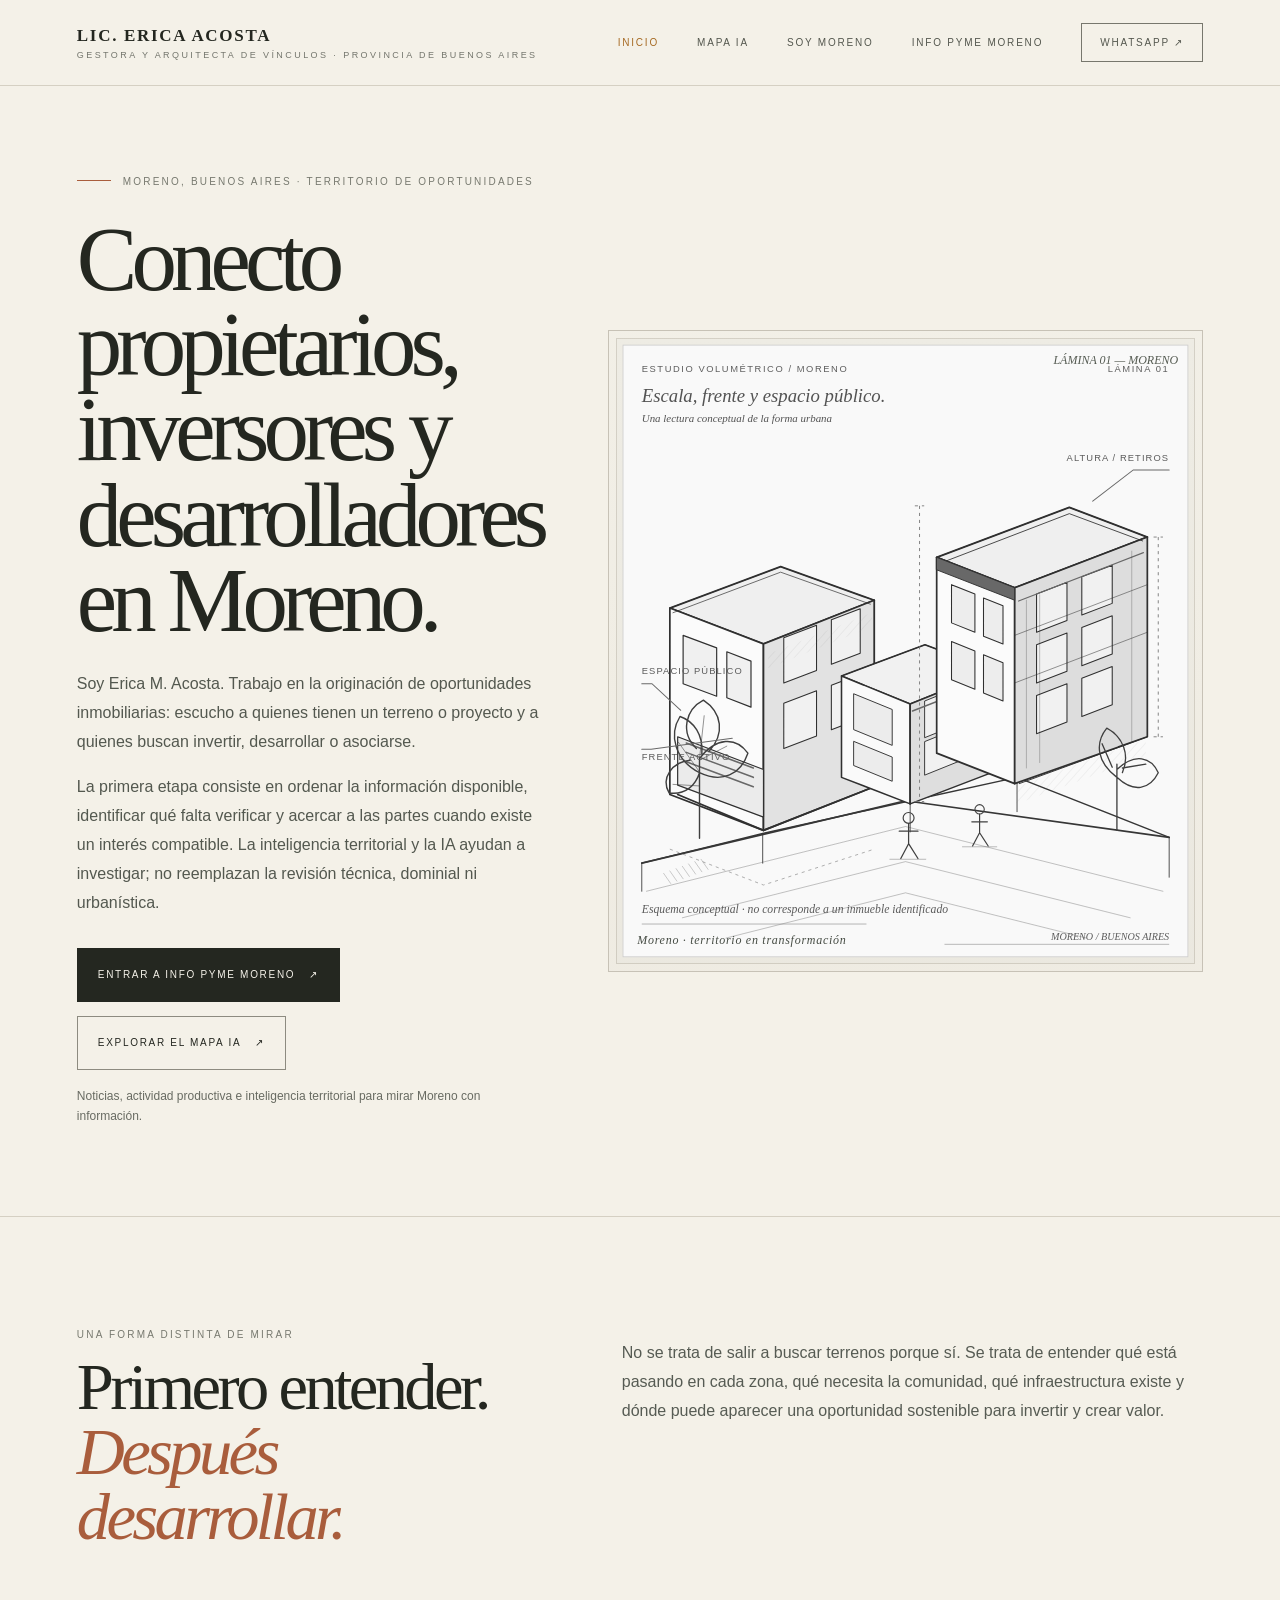
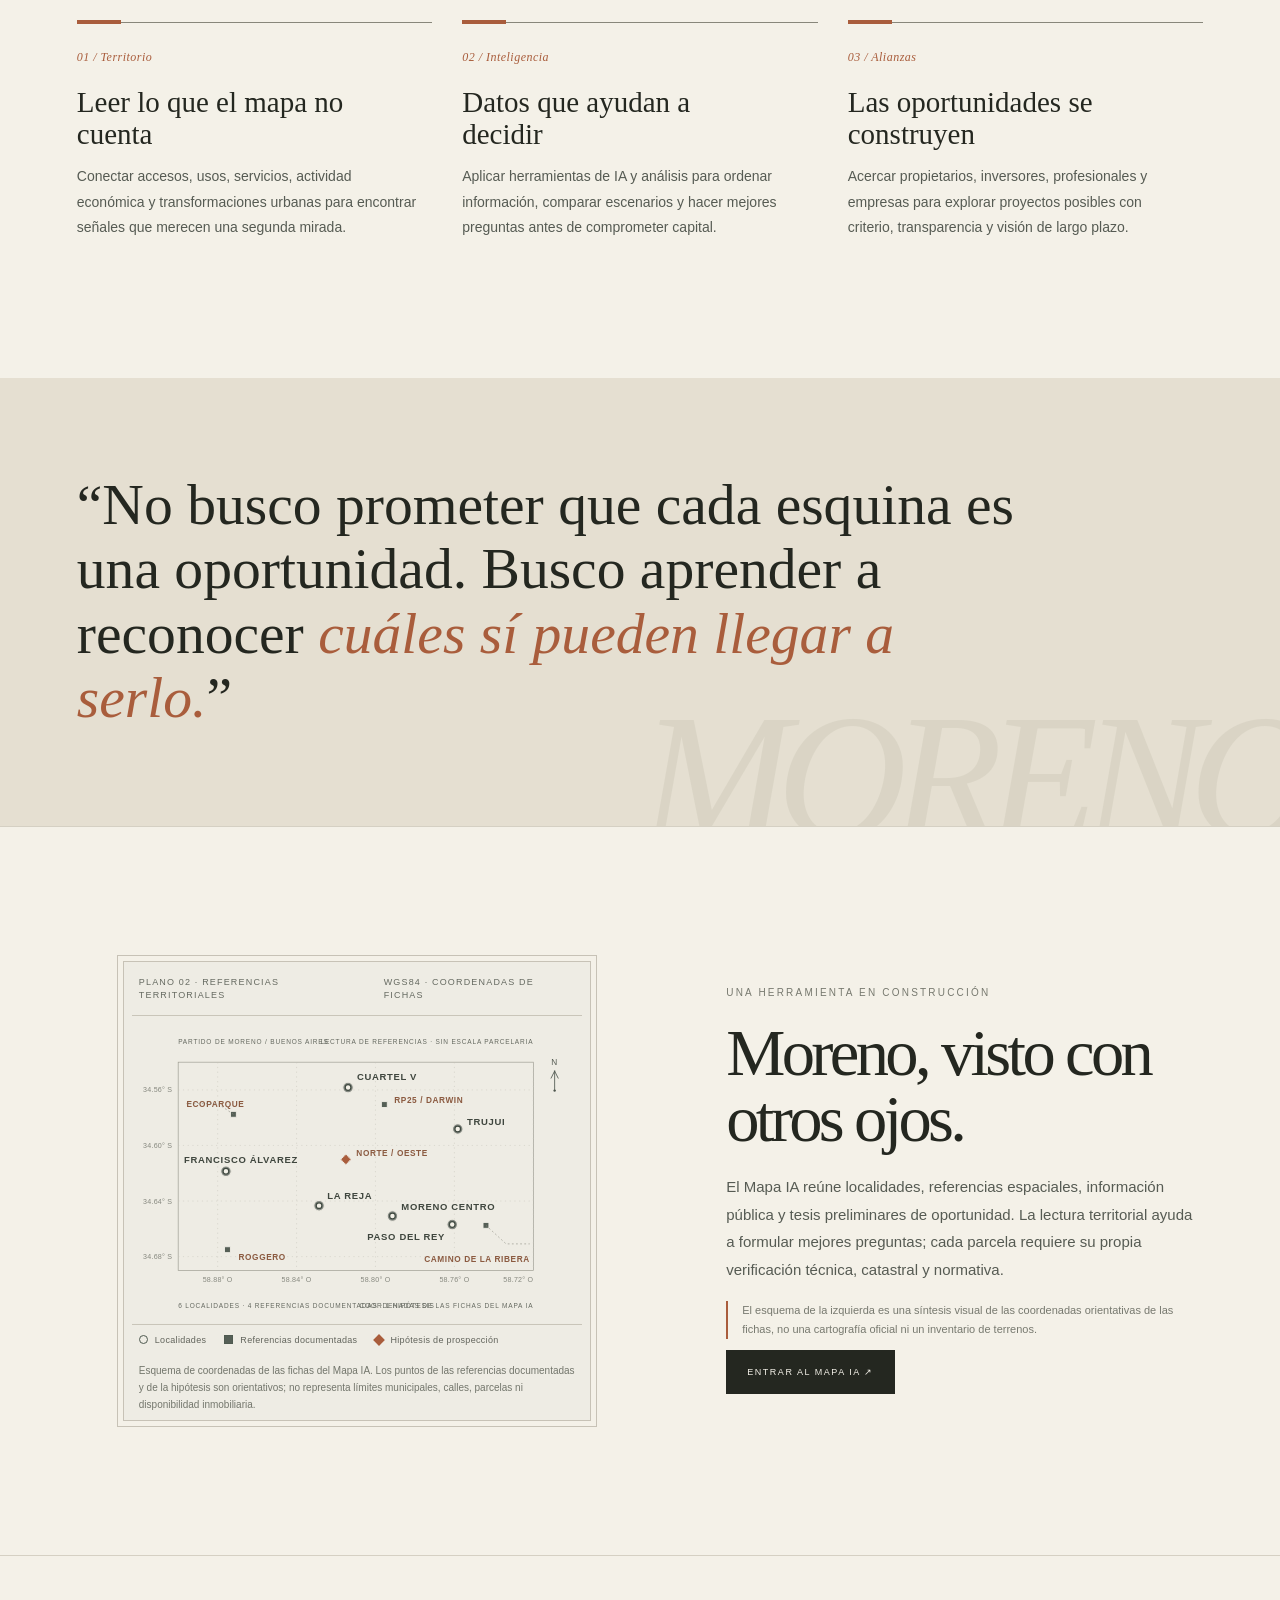
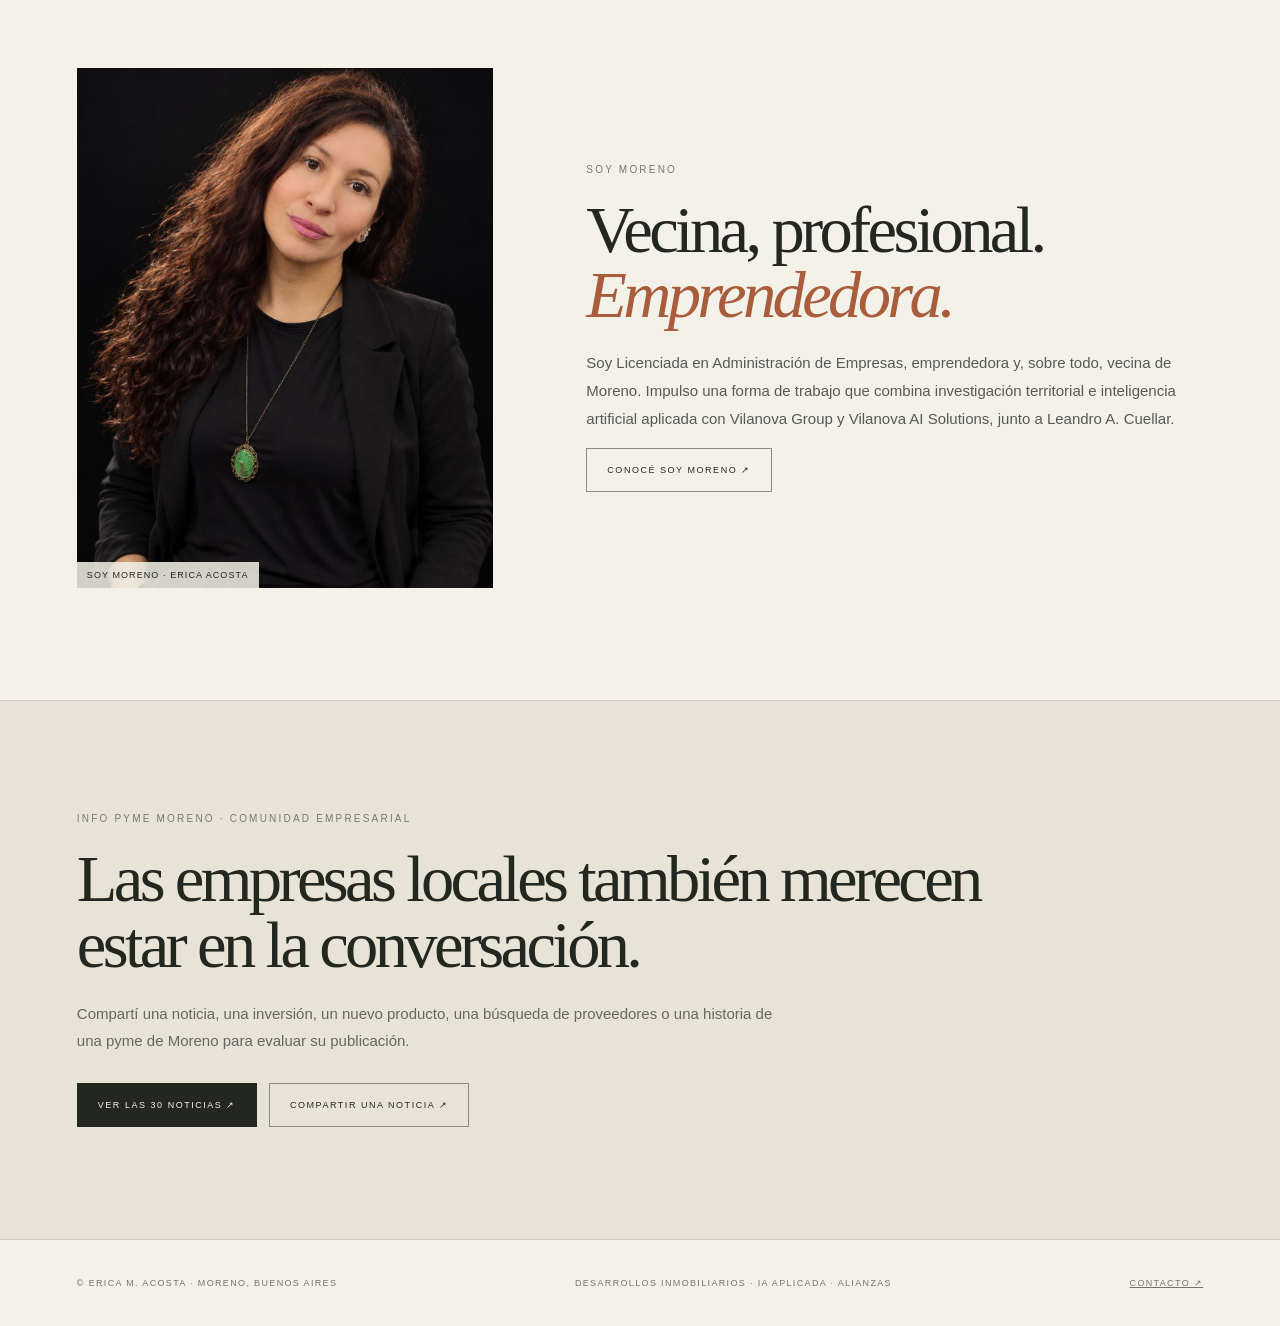
==== commit 2aee2fa8: "Update homepage brand and professional tagline" ====
--- a/index.html
+++ b/index.html
@@ -1,7 +1,7 @@
 <!doctype html>
 <html lang="es-AR"><head><meta charset="utf-8"><meta name="viewport" content="width=device-width,initial-scale=1"><title>MORENO | Territorio, empresas e inteligencia aplicada</title><meta name="description" content="MORENO: investigación territorial, inteligencia artificial aplicada y actualidad para pymes, empresas y emprendedores del municipio de Moreno."><meta name="keywords" content="Erica Acosta, desarrollos inmobiliarios Moreno, oportunidades de inversión Moreno, inteligencia artificial inmobiliaria, terrenos Moreno Buenos Aires, alianzas inmobiliarias"><meta property="og:title" content="MORENO — Territorio, empresas e inteligencia aplicada"><meta property="og:description" content="Mapa IA, SOY MORENO e INFO PYME MORENO."><meta property="og:type" content="website"><meta property="og:locale" content="es_AR"><meta property="og:image" content="https://leandrocuellarok-netizen.github.io/morenodesarrollos/ERICA%20ACOSTA-%20VILANOVA%20GROUP.jpg"><meta property="og:image:alt" content="Erica M. Acosta, emprendedora de Moreno"><meta name="twitter:card" content="summary_large_image"><meta name="twitter:title" content="Erica M. Acosta — Originación inmobiliaria en Moreno"><meta name="twitter:description" content="Originación inmobiliaria, inteligencia territorial y conexión entre propietarios, inversores y desarrolladores en Moreno."><link rel="canonical" href="https://leandrocuellarok-netizen.github.io/morenodesarrollos/"><link rel="stylesheet" href="./assets/css/erica.css"><script type="application/ld+json">{"@context":"https://schema.org","@type":"Person","name":"Erica M. Acosta","url":"https://leandrocuellarok-netizen.github.io/morenodesarrollos/","image":"https://leandrocuellarok-netizen.github.io/morenodesarrollos/ERICA%20ACOSTA-%20VILANOVA%20GROUP.jpg","description":"Emprendedora de Moreno enfocada en desarrollos inmobiliarios, inteligencia territorial, inteligencia artificial aplicada y creación de alianzas.","address":{"@type":"PostalAddress","addressLocality":"Moreno","addressRegion":"Buenos Aires","addressCountry":"AR"},"areaServed":{"@type":"AdministrativeArea","name":"Partido de Moreno, Buenos Aires, Argentina"},"knowsAbout":["Desarrollos inmobiliarios","Inteligencia territorial","Inteligencia artificial aplicada","Originación inmobiliaria","Alianzas empresariales"]}</script><script defer src="./assets/js/site-navigation.js"></script></head>
 <body class="home-page">
-<a class="skip-link" href="#main-content">Saltar al contenido principal</a><header class="site-header"><a class="brand" href="./">ERICA M. ACOSTA<small>DESARROLLOS · INTELIGENCIA · MORENO</small></a><button class="mobile-menu" type="button" aria-controls="primary-navigation" aria-expanded="false" aria-label="Abrir menú de navegación"><span class="mobile-menu-icon" aria-hidden="true">☰</span><span class="mobile-menu-label">Menú</span></button><nav class="nav" id="primary-navigation" aria-label="Navegación principal"><a class="active" aria-current="page" href="./">Inicio</a><a href="./mapa-ia/">Mapa IA</a><a href="./erica-acosta/">SOY MORENO</a><a href="./oportunidades/">INFO PYME MORENO</a><a class="nav-cta" href="https://wa.me/5491141671674?text=Hola%20Erica%2C%20me%20gustar%C3%ADa%20conversar%20sobre%20MORENO." target="_blank" rel="noopener noreferrer">WhatsApp ↗</a></nav></header>
+<a class="skip-link" href="#main-content">Saltar al contenido principal</a><header class="site-header"><a class="brand" href="./">LIC. ERICA ACOSTA<small>GESTORA Y ARQUITECTA DE VÍNCULOS · PROVINCIA DE BUENOS AIRES</small></a><button class="mobile-menu" type="button" aria-controls="primary-navigation" aria-expanded="false" aria-label="Abrir menú de navegación"><span class="mobile-menu-icon" aria-hidden="true">☰</span><span class="mobile-menu-label">Menú</span></button><nav class="nav" id="primary-navigation" aria-label="Navegación principal"><a class="active" aria-current="page" href="./">Inicio</a><a href="./mapa-ia/">Mapa IA</a><a href="./erica-acosta/">SOY MORENO</a><a href="./oportunidades/">INFO PYME MORENO</a><a class="nav-cta" href="https://wa.me/5491141671674?text=Hola%20Erica%2C%20me%20gustar%C3%ADa%20conversar%20sobre%20MORENO." target="_blank" rel="noopener noreferrer">WhatsApp ↗</a></nav></header>
 <main id="main-content" tabindex="-1"><section class="wrap hero"><div><div class="eyebrow">Moreno, Buenos Aires · Territorio de oportunidades</div><h1>Conecto propietarios, inversores y desarrolladores en Moreno.</h1><p class="hero-copy">Soy Erica M. Acosta. Trabajo en la originación de oportunidades inmobiliarias: escucho a quienes tienen un terreno o proyecto y a quienes buscan invertir, desarrollar o asociarse.</p><p class="hero-copy">La primera etapa consiste en ordenar la información disponible, identificar qué falta verificar y acercar a las partes cuando existe un interés compatible. La inteligencia territorial y la IA ayudan a investigar; no reemplazan la revisión técnica, dominial ni urbanística.</p><div class="hero-actions hero-commercial-actions"><a class="button dark" href="./oportunidades/">Entrar a INFO PYME MORENO <span>↗</span></a><a class="button" href="./mapa-ia/">Explorar el Mapa IA <span>↗</span></a></div><p class="hero-commercial-note">Noticias, actividad productiva e inteligencia territorial para mirar Moreno con información.</p></div><div class="art-panel" role="img" aria-label="Ilustración arquitectónica editorial de un espacio urbano en transformación, dibujada a mano">
 <span class="art-index">LÁMINA 01 — MORENO</span>
 <svg class="architecture-drawing" viewBox="0 0 760 820" xmlns="http://www.w3.org/2000/svg" aria-hidden="true">
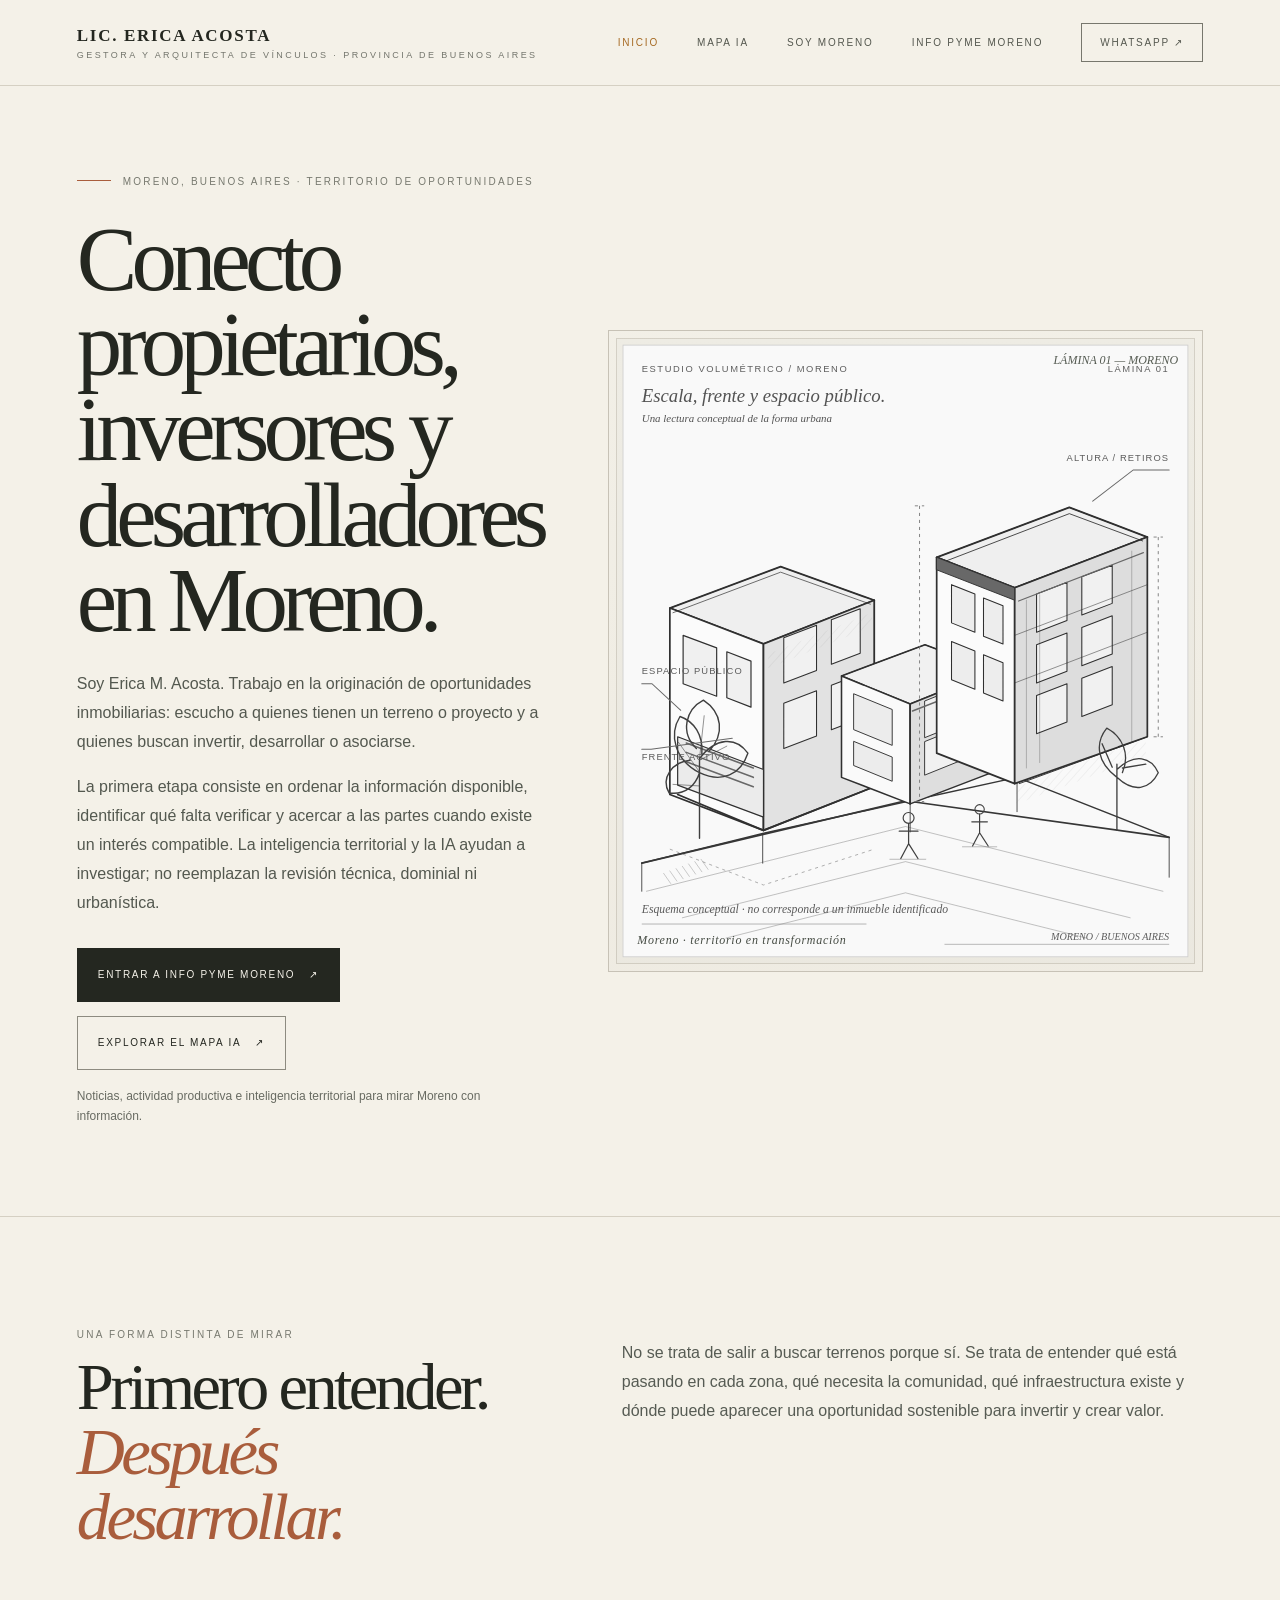
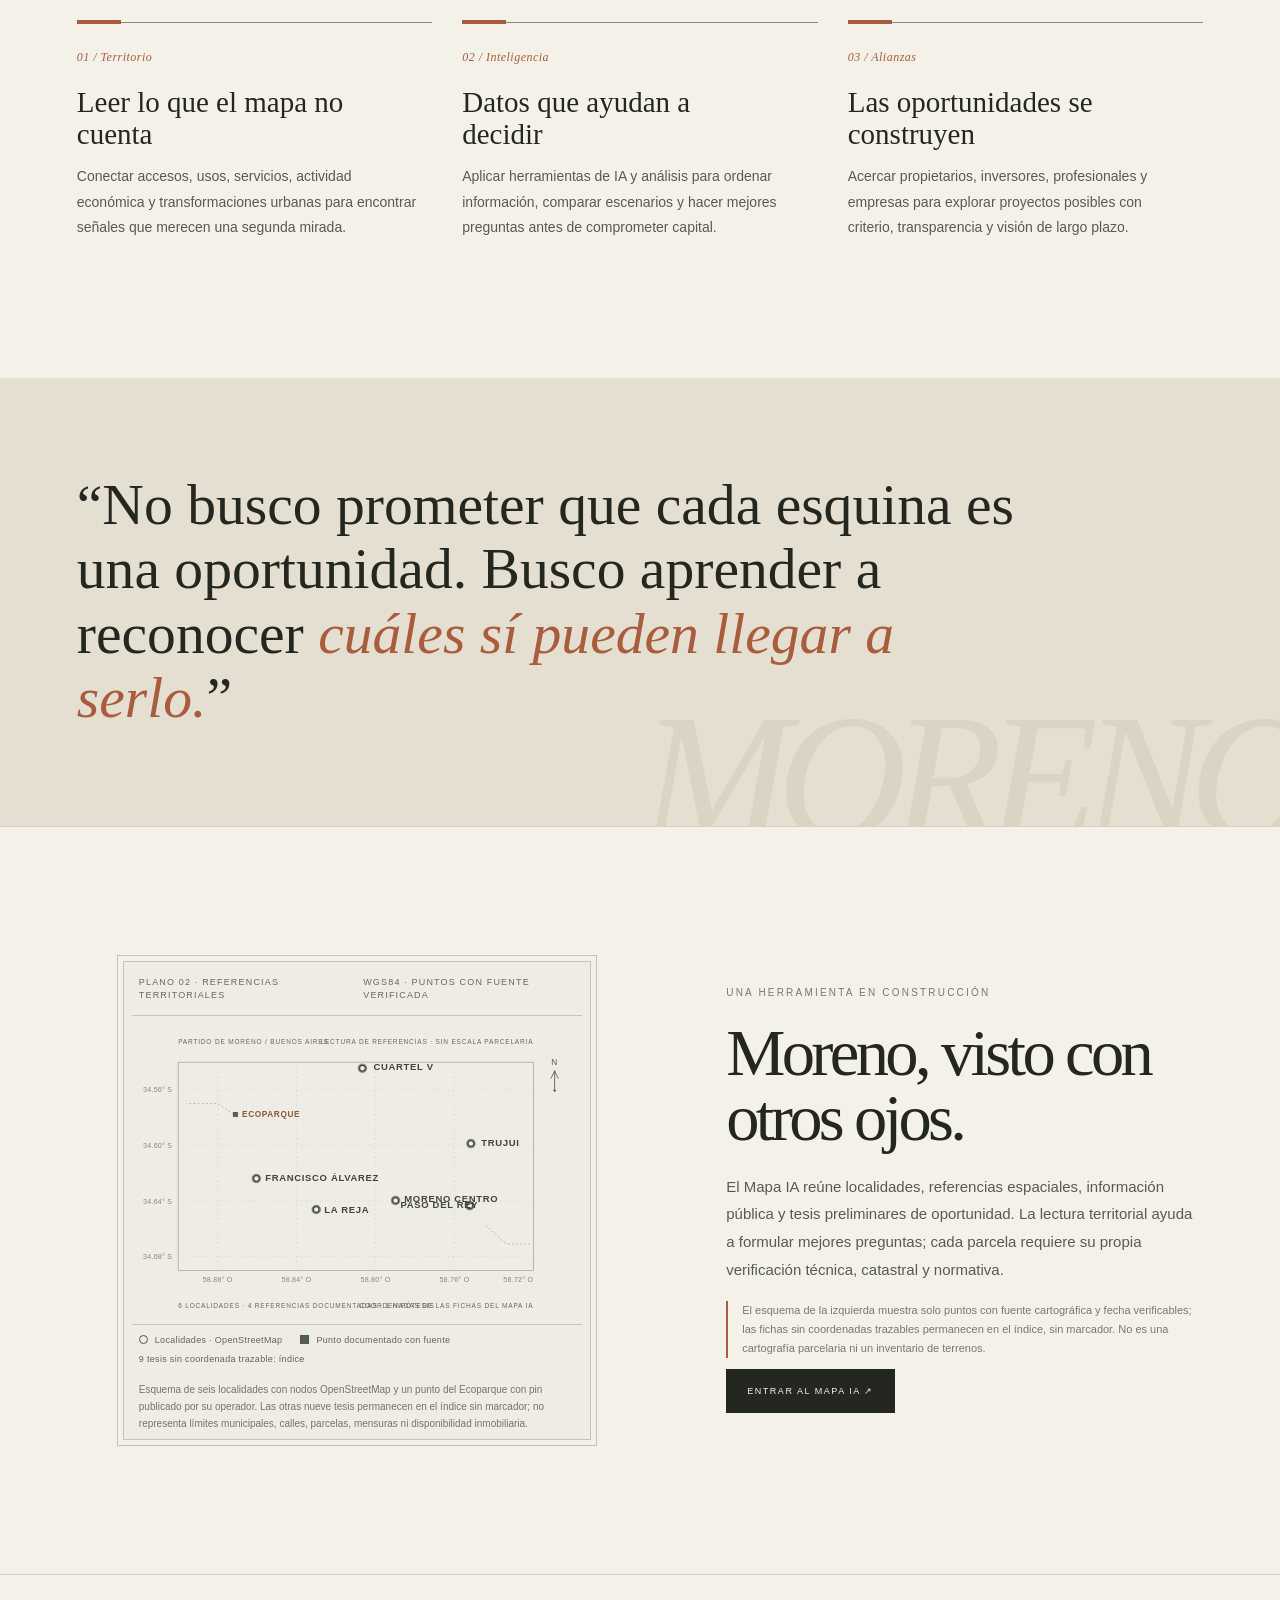
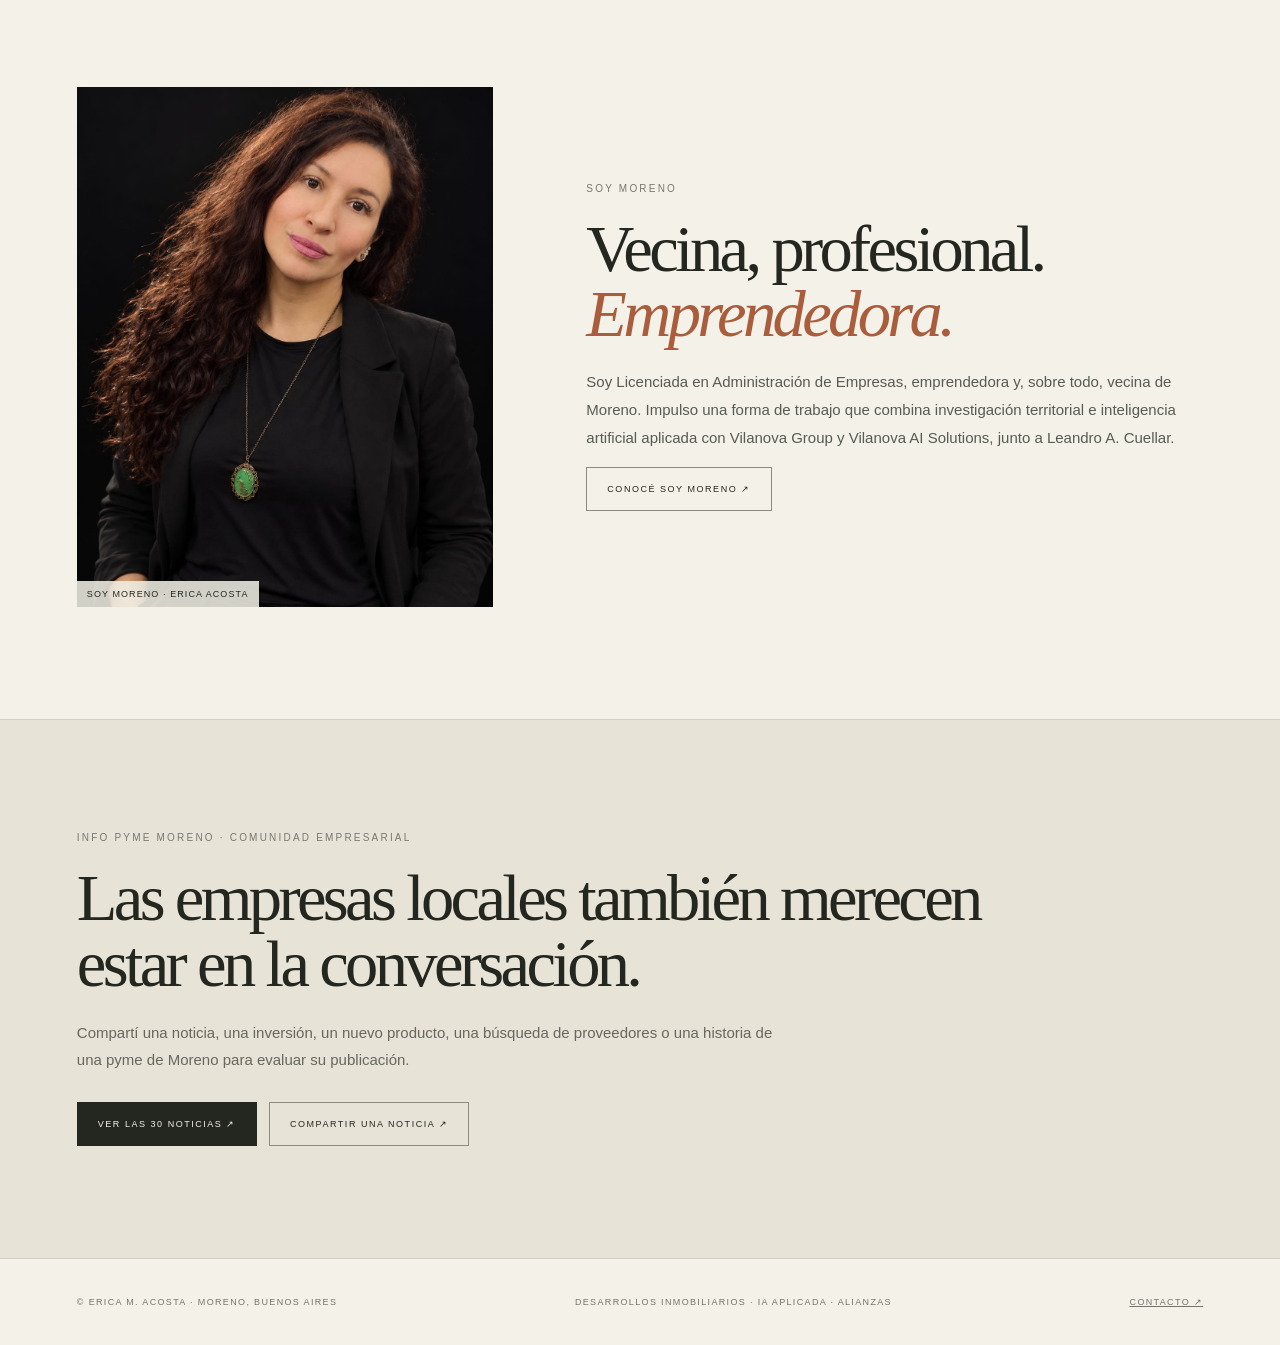
==== commit bfa71cff: "Align homepage map teaser with source-backed map coordinates" ====
--- a/index.html
+++ b/index.html
@@ -112,11 +112,11 @@
 <section class="section"><div class="wrap map-teaser"><figure class="map-art home-map-plate" aria-labelledby="map-preview-caption">
 <div class="map-plate-head">
   <span>PLANO 02 · REFERENCIAS TERRITORIALES</span>
-  <span>WGS84 · COORDENADAS DE FICHAS</span>
+  <span>WGS84 · PUNTOS CON FUENTE VERIFICADA</span>
 </div>
 <svg class="territory-diagram" viewBox="0 0 760 520" role="img" aria-labelledby="map-preview-title map-preview-description" xmlns="http://www.w3.org/2000/svg">
 <title id="map-preview-title">Plano de coordenadas de las referencias del Mapa IA de Moreno</title>
-<desc id="map-preview-description">Diagrama de seis localidades y cinco referencias del Mapa IA, ubicadas con las coordenadas de sus fichas. No representa límites municipales, calles, parcelas, mensuras ni disponibilidad inmobiliaria.</desc>
+<desc id="map-preview-description">Esquema de seis localidades con nodos de OpenStreetMap y un punto del Ecoparque respaldado por el pin publicado por su operador. Las otras nueve tesis permanecen en el índice sin marcador; no representa límites municipales, calles, parcelas, mensuras ni disponibilidad inmobiliaria.</desc>
 <rect x="0" y="0" width="760" height="520" fill="#eeece4"/>
 <g class="territory-heading">
   <text x="78" y="48">PARTIDO DE MORENO / BUENOS AIRES</text>
@@ -145,60 +145,43 @@
 </g>
 
 <g class="territory-markers">
-  <g class="territory-marker locality-mark" data-id="moreno" data-kind="locality" data-lat="-34.6508" data-lng="-58.7914" data-x="440.0" data-y="338.0">
-    <circle class="locality-halo" cx="440" cy="338" r="9"/>
-    <circle class="locality-point" cx="440" cy="338" r="4.8"/>
-  </g>
-  <g class="territory-marker locality-mark" data-id="paso" data-kind="locality" data-lat="-34.6569" data-lng="-58.7611" data-x="541.0" data-y="352.3">
-    <circle class="locality-halo" cx="541" cy="352.3" r="9"/>
-    <circle class="locality-point" cx="541" cy="352.3" r="4.8"/>
-  </g>
-  <g class="territory-marker locality-mark" data-id="lareja" data-kind="locality" data-lat="-34.6433" data-lng="-58.8286" data-x="316.0" data-y="320.4">
-    <circle class="locality-halo" cx="316" cy="320.4" r="9"/>
-    <circle class="locality-point" cx="316" cy="320.4" r="4.8"/>
-  </g>
-  <g class="territory-marker locality-mark" data-id="alvarez" data-kind="locality" data-lat="-34.6186" data-lng="-58.8758" data-x="158.7" data-y="262.4">
-    <circle class="locality-halo" cx="158.7" cy="262.4" r="9"/>
-    <circle class="locality-point" cx="158.7" cy="262.4" r="4.8"/>
-  </g>
-  <g class="territory-marker locality-mark" data-id="trujui" data-kind="locality" data-lat="-34.5881" data-lng="-58.7583" data-x="550.3" data-y="190.9">
-    <circle class="locality-halo" cx="550.3" cy="190.9" r="9"/>
-    <circle class="locality-point" cx="550.3" cy="190.9" r="4.8"/>
-  </g>
-  <g class="territory-marker locality-mark" data-id="cuartel" data-kind="locality" data-lat="-34.5583" data-lng="-58.8139" data-x="365.0" data-y="120.9">
-    <circle class="locality-halo" cx="365" cy="120.9" r="9"/>
-    <circle class="locality-point" cx="365" cy="120.9" r="4.8"/>
-  </g>
-
-  <g class="territory-marker documented-mark" data-id="rp25" data-kind="documented" data-lat="-34.5705" data-lng="-58.7955" data-x="426.3" data-y="149.6">
-    <rect x="421.3" y="144.6" width="10" height="10"/>
-  </g>
-  <g class="territory-marker documented-mark" data-id="ecoparque" data-kind="documented" data-lat="-34.57755" data-lng="-58.87202" data-x="171.3" data-y="166.1">
-    <rect x="166.3" y="161.1" width="10" height="10"/>
-  </g>
-  <g class="territory-marker documented-mark" data-id="ribera" data-kind="documented" data-lat="-34.6575" data-lng="-58.744" data-x="598.0" data-y="353.7">
-    <rect x="593" y="348.7" width="10" height="10"/>
-  </g>
-  <g class="territory-marker documented-mark" data-id="roggero" data-kind="documented" data-lat="-34.675" data-lng="-58.875" data-x="161.3" data-y="394.8">
-    <rect x="156.3" y="389.8" width="10" height="10"/>
-  </g>
-  <g class="territory-marker hypothesis-mark" data-id="norte" data-kind="hypothesis" data-lat="-34.61" data-lng="-58.815" data-x="361.3" data-y="242.3">
-    <path d="M361.3 233.3L370.3 242.3L361.3 251.3L352.3 242.3Z"/>
+  <g class="territory-marker locality-mark" data-id="moreno" data-kind="locality" data-lat="-34.6397" data-lng="-58.7898" data-x="445.3" data-y="311.6">
+    <circle class="locality-halo" cx="445.3" cy="311.6" r="9"/>
+    <circle class="locality-point" cx="445.3" cy="311.6" r="4.8"/>
+  </g>
+  <g class="territory-marker locality-mark" data-id="paso" data-kind="locality" data-lat="-34.64333" data-lng="-58.75219" data-x="570.7" data-y="320.4">
+    <circle class="locality-halo" cx="570.7" cy="320.4" r="9"/>
+    <circle class="locality-point" cx="570.7" cy="320.4" r="4.8"/>
+  </g>
+  <g class="territory-marker locality-mark" data-id="lareja" data-kind="locality" data-lat="-34.6461" data-lng="-58.83003" data-x="311.2" data-y="326.9">
+    <circle class="locality-halo" cx="311.2" cy="326.9" r="9"/>
+    <circle class="locality-point" cx="311.2" cy="326.9" r="4.8"/>
+  </g>
+  <g class="territory-marker locality-mark" data-id="alvarez" data-kind="locality" data-lat="-34.62373" data-lng="-58.86038" data-x="210.1" data-y="274.5">
+    <circle class="locality-halo" cx="210.1" cy="274.5" r="9"/>
+    <circle class="locality-point" cx="210.1" cy="274.5" r="4.8"/>
+  </g>
+  <g class="territory-marker locality-mark" data-id="trujui" data-kind="locality" data-lat="-34.5986" data-lng="-58.75161" data-x="572.6" data-y="215.5">
+    <circle class="locality-halo" cx="572.6" cy="215.5" r="9"/>
+    <circle class="locality-point" cx="572.6" cy="215.5" r="4.8"/>
+  </g>
+  <g class="territory-marker locality-mark" data-id="cuartel" data-kind="locality" data-lat="-34.54437" data-lng="-58.80661" data-x="389.3" data-y="88.3">
+    <circle class="locality-halo" cx="389.3" cy="88.3" r="9"/>
+    <circle class="locality-point" cx="389.3" cy="88.3" r="4.8"/>
+  </g>
+  <g class="territory-marker documented-mark" data-id="ecoparque" data-kind="documented" data-lat="-34.5776245" data-lng="-58.8709859" data-x="174.7" data-y="166.3">
+    <rect x="169.7" y="161.3" width="10" height="10"/>
   </g>
 </g>
 
 <g class="territory-labels" fill="#3d433c">
-  <text x="380" y="108">CUARTEL V</text>
-  <text x="443" y="147" class="territory-reference-label">RP25 / DARWIN</text>
-  <text x="566" y="184">TRUJUI</text>
-  <text x="92" y="153" class="territory-reference-label">ECOPARQUE</text>
-  <text x="88" y="248">FRANCISCO ÁLVAREZ</text>
-  <text x="379" y="237" class="territory-reference-label">NORTE / OESTE</text>
-  <text x="330" y="309">LA REJA</text>
-  <text x="455" y="328">MORENO CENTRO</text>
-  <text x="529" y="378" text-anchor="end">PASO DEL REY</text>
-  <text x="672" y="415" text-anchor="end" class="territory-reference-label">CAMINO DE LA RIBERA</text>
-  <text x="180" y="412" class="territory-reference-label">ROGGERO</text>
+  <text x="408" y="92">CUARTEL V</text>
+  <text x="590" y="219">TRUJUI</text>
+  <text x="186" y="170" class="territory-reference-label">ECOPARQUE</text>
+  <text x="225" y="279">FRANCISCO ÁLVAREZ</text>
+  <text x="325" y="333">LA REJA</text>
+  <text x="460" y="315">MORENO CENTRO</text>
+  <text x="585" y="325" text-anchor="end">PASO DEL REY</text>
 </g>
 <g class="territory-callouts">
   <path d="M171.3 166.1L145 148H92M598 353.7L632 385H672" />
@@ -210,12 +193,12 @@
 </g>
 </svg>
 <div class="map-art-legend" aria-label="Leyenda del esquema">
-  <span><i class="map-key locality-key"></i> Localidades</span>
-  <span><i class="map-key documented-key"></i> Referencias documentadas</span>
-  <span><i class="map-key hypothesis-key"></i> Hipótesis de prospección</span>
+  <span><i class="map-key locality-key"></i> Localidades · OpenStreetMap</span>
+  <span><i class="map-key documented-key"></i> Punto documentado con fuente</span>
+  <span>9 tesis sin coordenada trazable: índice</span>
 </div>
-<figcaption id="map-preview-caption">Esquema de coordenadas de las fichas del Mapa IA. Los puntos de las referencias documentadas y de la hipótesis son orientativos; no representa límites municipales, calles, parcelas ni disponibilidad inmobiliaria.</figcaption>
-</figure><div class="map-copy"><div class="eyebrow">Una herramienta en construcción</div><h2>Moreno, visto con otros ojos.</h2><p>El Mapa IA reúne localidades, referencias espaciales, información pública y tesis preliminares de oportunidad. La lectura territorial ayuda a formular mejores preguntas; cada parcela requiere su propia verificación técnica, catastral y normativa.</p><p class="map-copy-note">El esquema de la izquierda es una síntesis visual de las coordenadas orientativas de las fichas, no una cartografía oficial ni un inventario de terrenos.</p><a class="button dark" href="./mapa-ia/">Entrar al Mapa IA ↗</a></div></div></section>
+<figcaption id="map-preview-caption">Esquema de seis localidades con nodos OpenStreetMap y un punto del Ecoparque con pin publicado por su operador. Las otras nueve tesis permanecen en el índice sin marcador; no representa límites municipales, calles, parcelas, mensuras ni disponibilidad inmobiliaria.</figcaption>
+</figure><div class="map-copy"><div class="eyebrow">Una herramienta en construcción</div><h2>Moreno, visto con otros ojos.</h2><p>El Mapa IA reúne localidades, referencias espaciales, información pública y tesis preliminares de oportunidad. La lectura territorial ayuda a formular mejores preguntas; cada parcela requiere su propia verificación técnica, catastral y normativa.</p><p class="map-copy-note">El esquema de la izquierda muestra solo puntos con fuente cartográfica y fecha verificables; las fichas sin coordenadas trazables permanecen en el índice, sin marcador. No es una cartografía parcelaria ni un inventario de terrenos.</p><a class="button dark" href="./mapa-ia/">Entrar al Mapa IA ↗</a></div></div></section>
 <section class="section"><div class="wrap about-preview"><div class="portrait-placeholder" style="padding:0"><img src="ERICA%20ACOSTA-%20VILANOVA%20GROUP.jpg" alt="Erica Acosta, vecina de Moreno" style="width:100%;height:100%;object-fit:cover;position:absolute;inset:0"><span style="background:#f1efe5dd;padding:8px 10px">SOY MORENO · ERICA ACOSTA</span></div><div><div class="eyebrow">SOY MORENO</div><h2>Vecina, profesional.<br><em class="serif">Emprendedora.</em></h2><p>Soy Licenciada en Administración de Empresas, emprendedora y, sobre todo, vecina de Moreno. Impulso una forma de trabajo que combina investigación territorial e inteligencia artificial aplicada con Vilanova Group y Vilanova AI Solutions, junto a Leandro A. Cuellar.</p><a class="button" href="./erica-acosta/">Conocé SOY MORENO ↗</a></div></div></section></main>
 <section class="section lead-bridge" id="contacto"><div class="wrap"><div class="eyebrow">INFO PYME MORENO · Comunidad empresarial</div><h2 class="serif lead-bridge-title">Las empresas locales también merecen estar en la conversación.</h2><p class="lead-bridge-copy">Compartí una noticia, una inversión, un nuevo producto, una búsqueda de proveedores o una historia de una pyme de Moreno para evaluar su publicación.</p><div class="lead-bridge-actions"><a class="button dark" href="./oportunidades/">Ver las 30 noticias ↗</a><a class="button" href="https://wa.me/5491141671674?text=Hola%20Erica%2C%20quiero%20compartir%20una%20noticia%20pyme%20de%20Moreno." target="_blank" rel="noopener noreferrer">Compartir una noticia ↗</a></div></div></section><footer class="site-footer"><span>© Erica M. Acosta · Moreno, Buenos Aires</span><span>Desarrollos inmobiliarios · IA aplicada · Alianzas</span><a href="https://wa.me/5491141671674?text=Hola%20Erica%2C%20vi%20tu%20web%20y%20me%20gustar%C3%ADa%20conversar%20sobre%20oportunidades%20en%20Moreno." target="_blank" rel="noopener noreferrer">Contacto ↗</a></footer>
 </body></html>
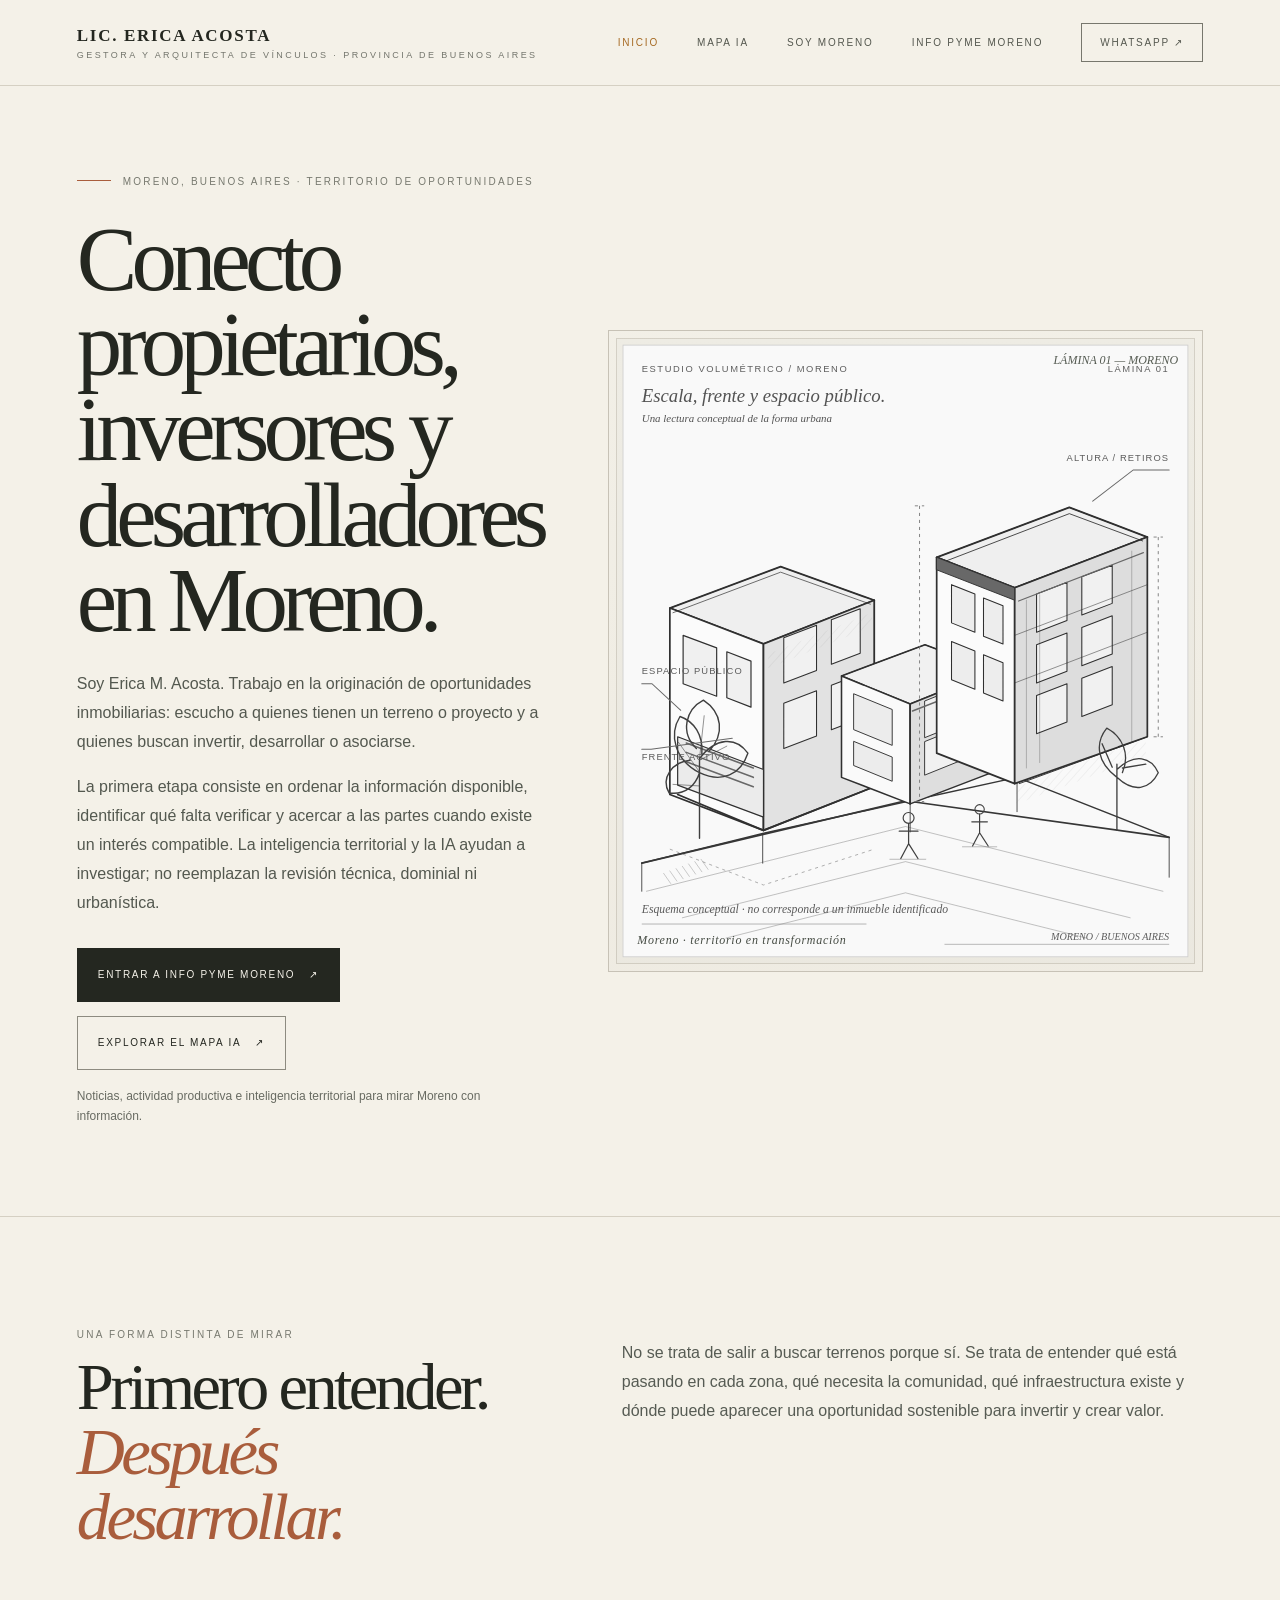
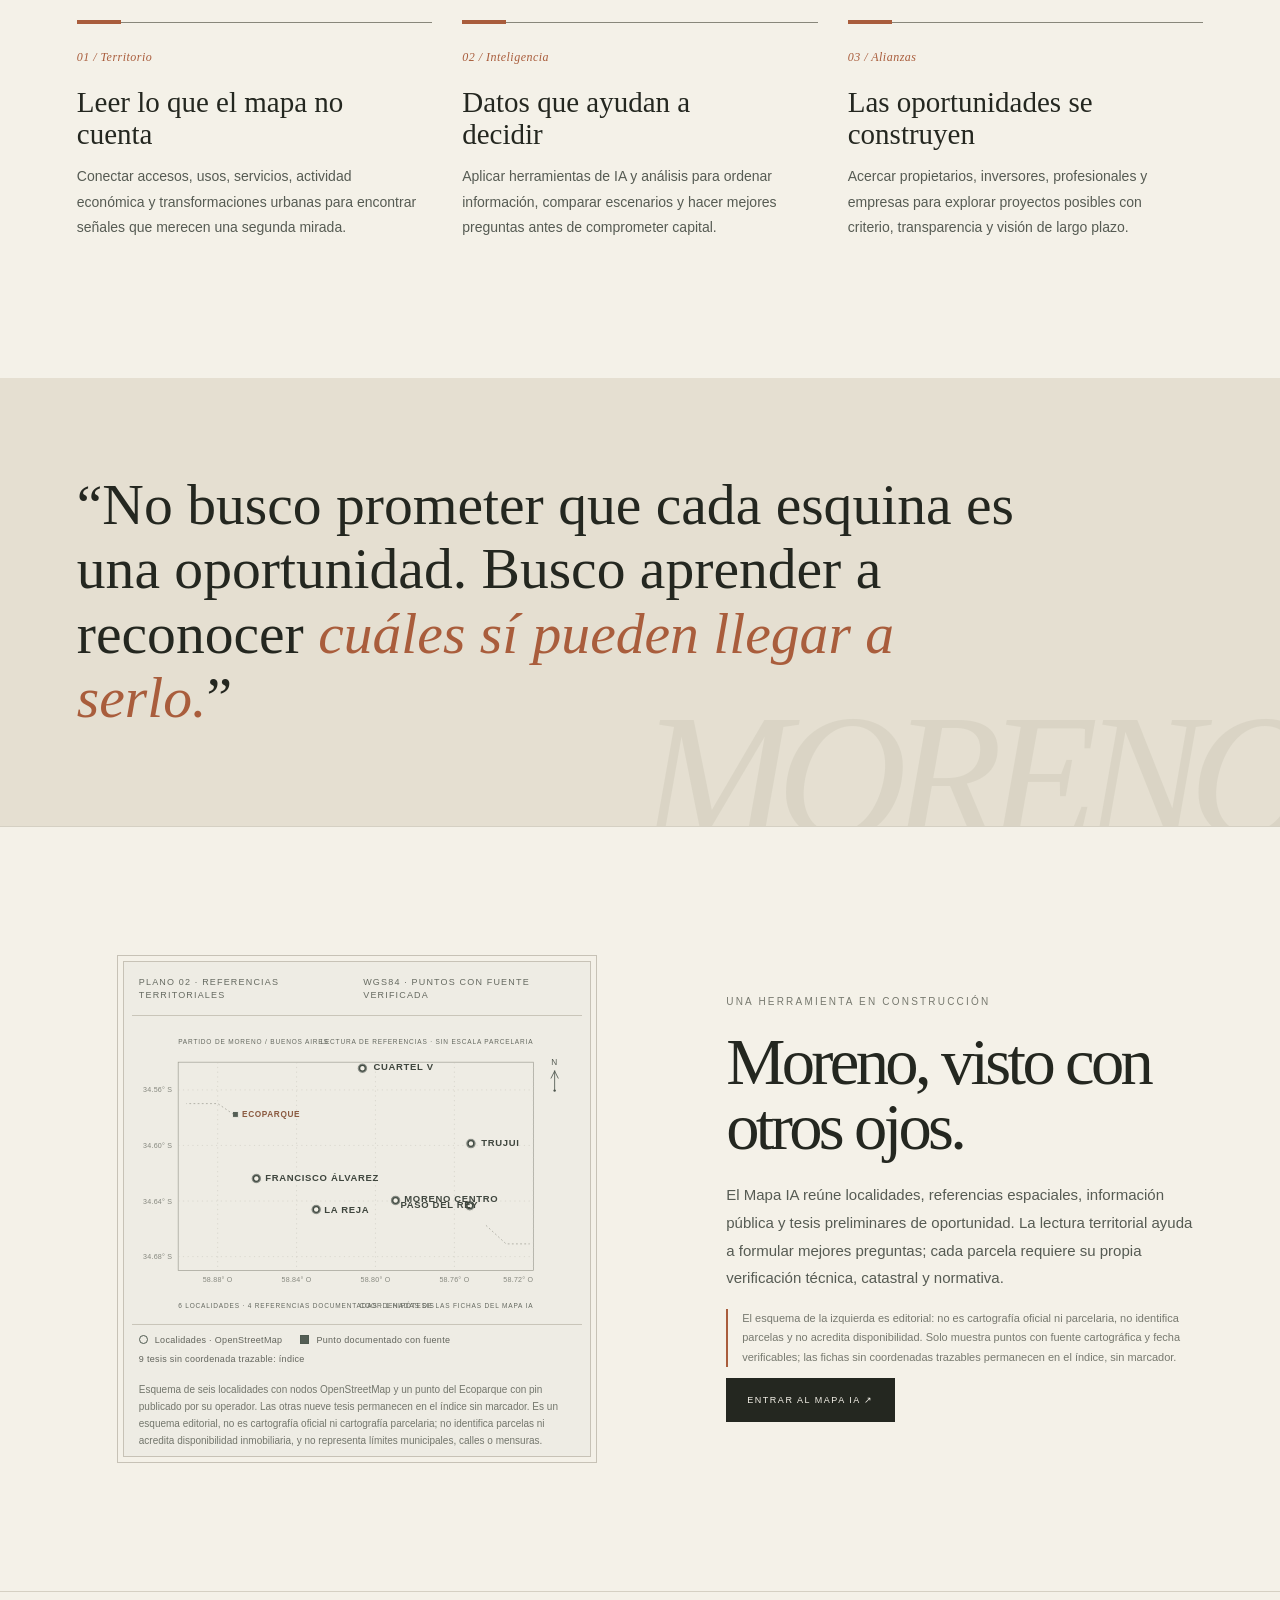
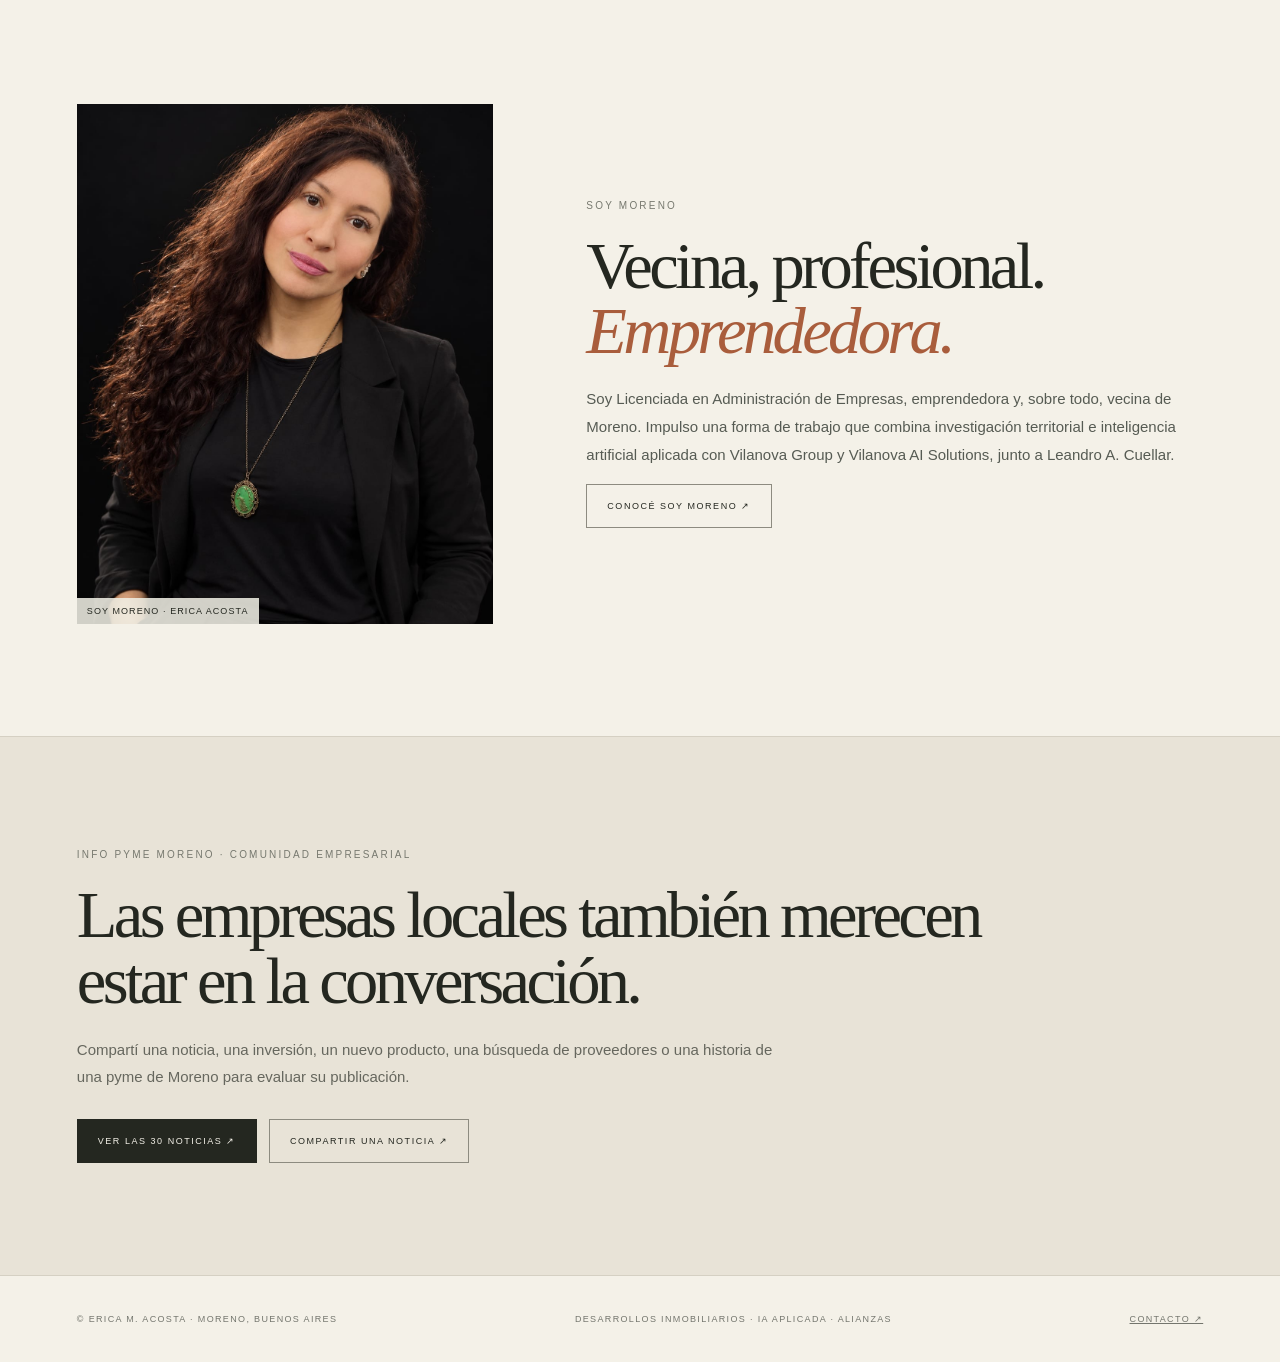
==== commit 776407ad: "Clarify editorial and non-parcelary scope of homepage map preview" ====
--- a/index.html
+++ b/index.html
@@ -197,8 +197,8 @@
   <span><i class="map-key documented-key"></i> Punto documentado con fuente</span>
   <span>9 tesis sin coordenada trazable: índice</span>
 </div>
-<figcaption id="map-preview-caption">Esquema de seis localidades con nodos OpenStreetMap y un punto del Ecoparque con pin publicado por su operador. Las otras nueve tesis permanecen en el índice sin marcador; no representa límites municipales, calles, parcelas, mensuras ni disponibilidad inmobiliaria.</figcaption>
-</figure><div class="map-copy"><div class="eyebrow">Una herramienta en construcción</div><h2>Moreno, visto con otros ojos.</h2><p>El Mapa IA reúne localidades, referencias espaciales, información pública y tesis preliminares de oportunidad. La lectura territorial ayuda a formular mejores preguntas; cada parcela requiere su propia verificación técnica, catastral y normativa.</p><p class="map-copy-note">El esquema de la izquierda muestra solo puntos con fuente cartográfica y fecha verificables; las fichas sin coordenadas trazables permanecen en el índice, sin marcador. No es una cartografía parcelaria ni un inventario de terrenos.</p><a class="button dark" href="./mapa-ia/">Entrar al Mapa IA ↗</a></div></div></section>
+<figcaption id="map-preview-caption">Esquema de seis localidades con nodos OpenStreetMap y un punto del Ecoparque con pin publicado por su operador. Las otras nueve tesis permanecen en el índice sin marcador. Es un esquema editorial, no es cartografía oficial ni cartografía parcelaria; no identifica parcelas ni acredita disponibilidad inmobiliaria, y no representa límites municipales, calles o mensuras.</figcaption>
+</figure><div class="map-copy"><div class="eyebrow">Una herramienta en construcción</div><h2>Moreno, visto con otros ojos.</h2><p>El Mapa IA reúne localidades, referencias espaciales, información pública y tesis preliminares de oportunidad. La lectura territorial ayuda a formular mejores preguntas; cada parcela requiere su propia verificación técnica, catastral y normativa.</p><p class="map-copy-note">El esquema de la izquierda es editorial: no es cartografía oficial ni parcelaria, no identifica parcelas y no acredita disponibilidad. Solo muestra puntos con fuente cartográfica y fecha verificables; las fichas sin coordenadas trazables permanecen en el índice, sin marcador.</p><a class="button dark" href="./mapa-ia/">Entrar al Mapa IA ↗</a></div></div></section>
 <section class="section"><div class="wrap about-preview"><div class="portrait-placeholder" style="padding:0"><img src="ERICA%20ACOSTA-%20VILANOVA%20GROUP.jpg" alt="Erica Acosta, vecina de Moreno" style="width:100%;height:100%;object-fit:cover;position:absolute;inset:0"><span style="background:#f1efe5dd;padding:8px 10px">SOY MORENO · ERICA ACOSTA</span></div><div><div class="eyebrow">SOY MORENO</div><h2>Vecina, profesional.<br><em class="serif">Emprendedora.</em></h2><p>Soy Licenciada en Administración de Empresas, emprendedora y, sobre todo, vecina de Moreno. Impulso una forma de trabajo que combina investigación territorial e inteligencia artificial aplicada con Vilanova Group y Vilanova AI Solutions, junto a Leandro A. Cuellar.</p><a class="button" href="./erica-acosta/">Conocé SOY MORENO ↗</a></div></div></section></main>
 <section class="section lead-bridge" id="contacto"><div class="wrap"><div class="eyebrow">INFO PYME MORENO · Comunidad empresarial</div><h2 class="serif lead-bridge-title">Las empresas locales también merecen estar en la conversación.</h2><p class="lead-bridge-copy">Compartí una noticia, una inversión, un nuevo producto, una búsqueda de proveedores o una historia de una pyme de Moreno para evaluar su publicación.</p><div class="lead-bridge-actions"><a class="button dark" href="./oportunidades/">Ver las 30 noticias ↗</a><a class="button" href="https://wa.me/5491141671674?text=Hola%20Erica%2C%20quiero%20compartir%20una%20noticia%20pyme%20de%20Moreno." target="_blank" rel="noopener noreferrer">Compartir una noticia ↗</a></div></div></section><footer class="site-footer"><span>© Erica M. Acosta · Moreno, Buenos Aires</span><span>Desarrollos inmobiliarios · IA aplicada · Alianzas</span><a href="https://wa.me/5491141671674?text=Hola%20Erica%2C%20vi%20tu%20web%20y%20me%20gustar%C3%ADa%20conversar%20sobre%20oportunidades%20en%20Moreno." target="_blank" rel="noopener noreferrer">Contacto ↗</a></footer>
 </body></html>
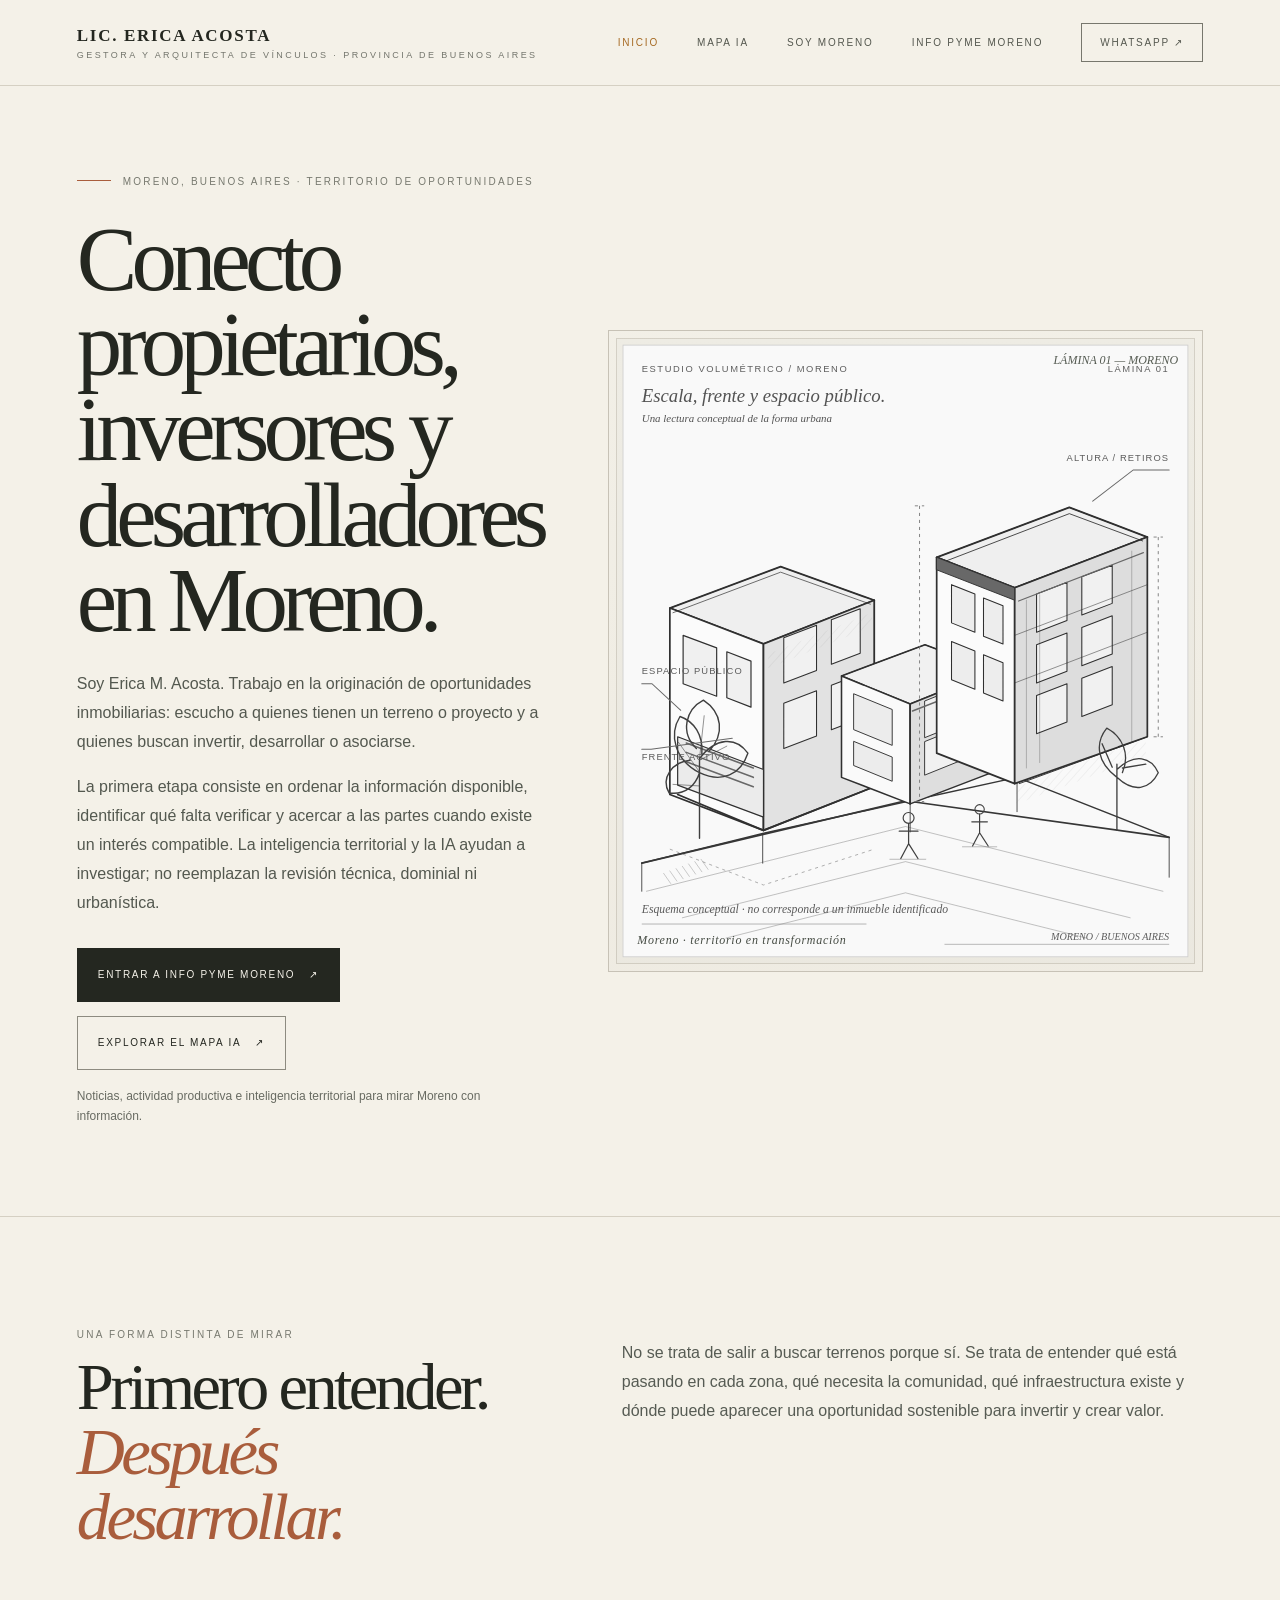
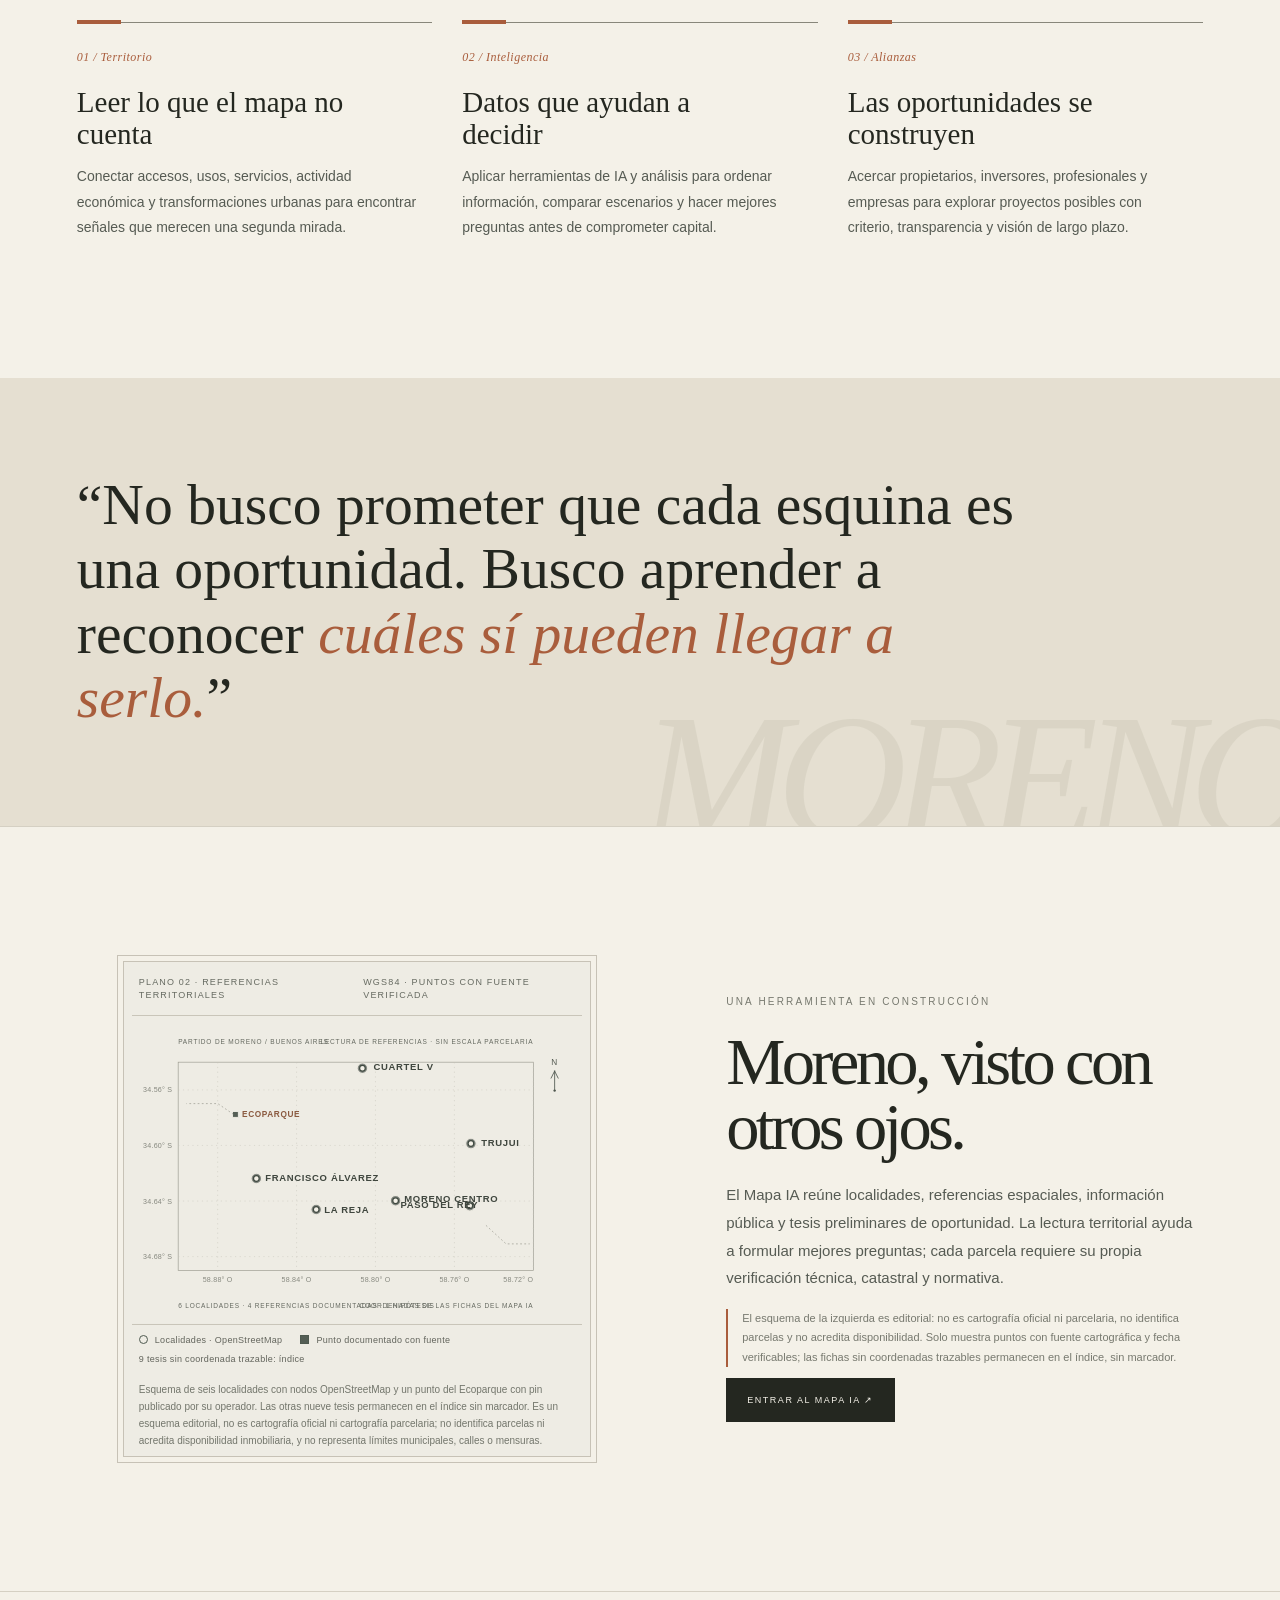
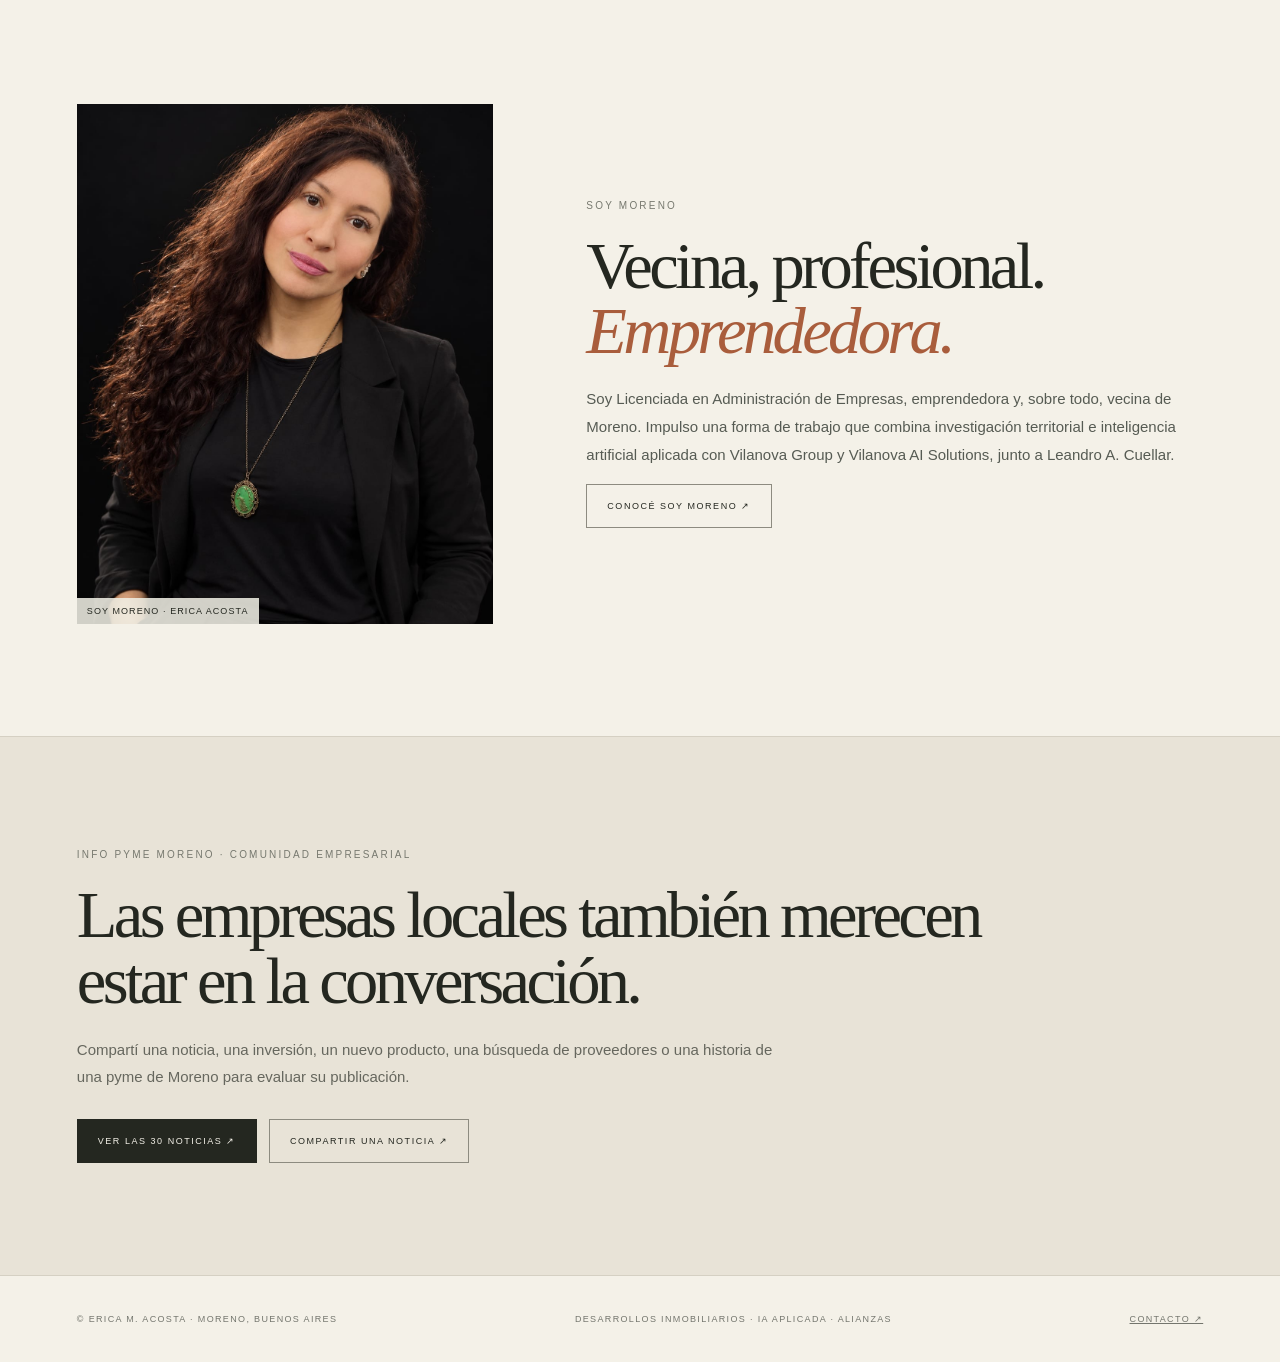
==== commit c00e2b02: "Align Moreno homepage marker with its verified coordinates" ====
--- a/index.html
+++ b/index.html
@@ -145,9 +145,9 @@
 </g>
 
 <g class="territory-markers">
-  <g class="territory-marker locality-mark" data-id="moreno" data-kind="locality" data-lat="-34.6397" data-lng="-58.7898" data-x="445.3" data-y="311.6">
-    <circle class="locality-halo" cx="445.3" cy="311.6" r="9"/>
-    <circle class="locality-point" cx="445.3" cy="311.6" r="4.8"/>
+  <g class="territory-marker locality-mark" data-id="moreno" data-kind="locality" data-lat="-34.6397" data-lng="-58.7898" data-x="445.3" data-y="312.0">
+    <circle class="locality-halo" cx="445.3" cy="312.0" r="9"/>
+    <circle class="locality-point" cx="445.3" cy="312.0" r="4.8"/>
   </g>
   <g class="territory-marker locality-mark" data-id="paso" data-kind="locality" data-lat="-34.64333" data-lng="-58.75219" data-x="570.7" data-y="320.4">
     <circle class="locality-halo" cx="570.7" cy="320.4" r="9"/>
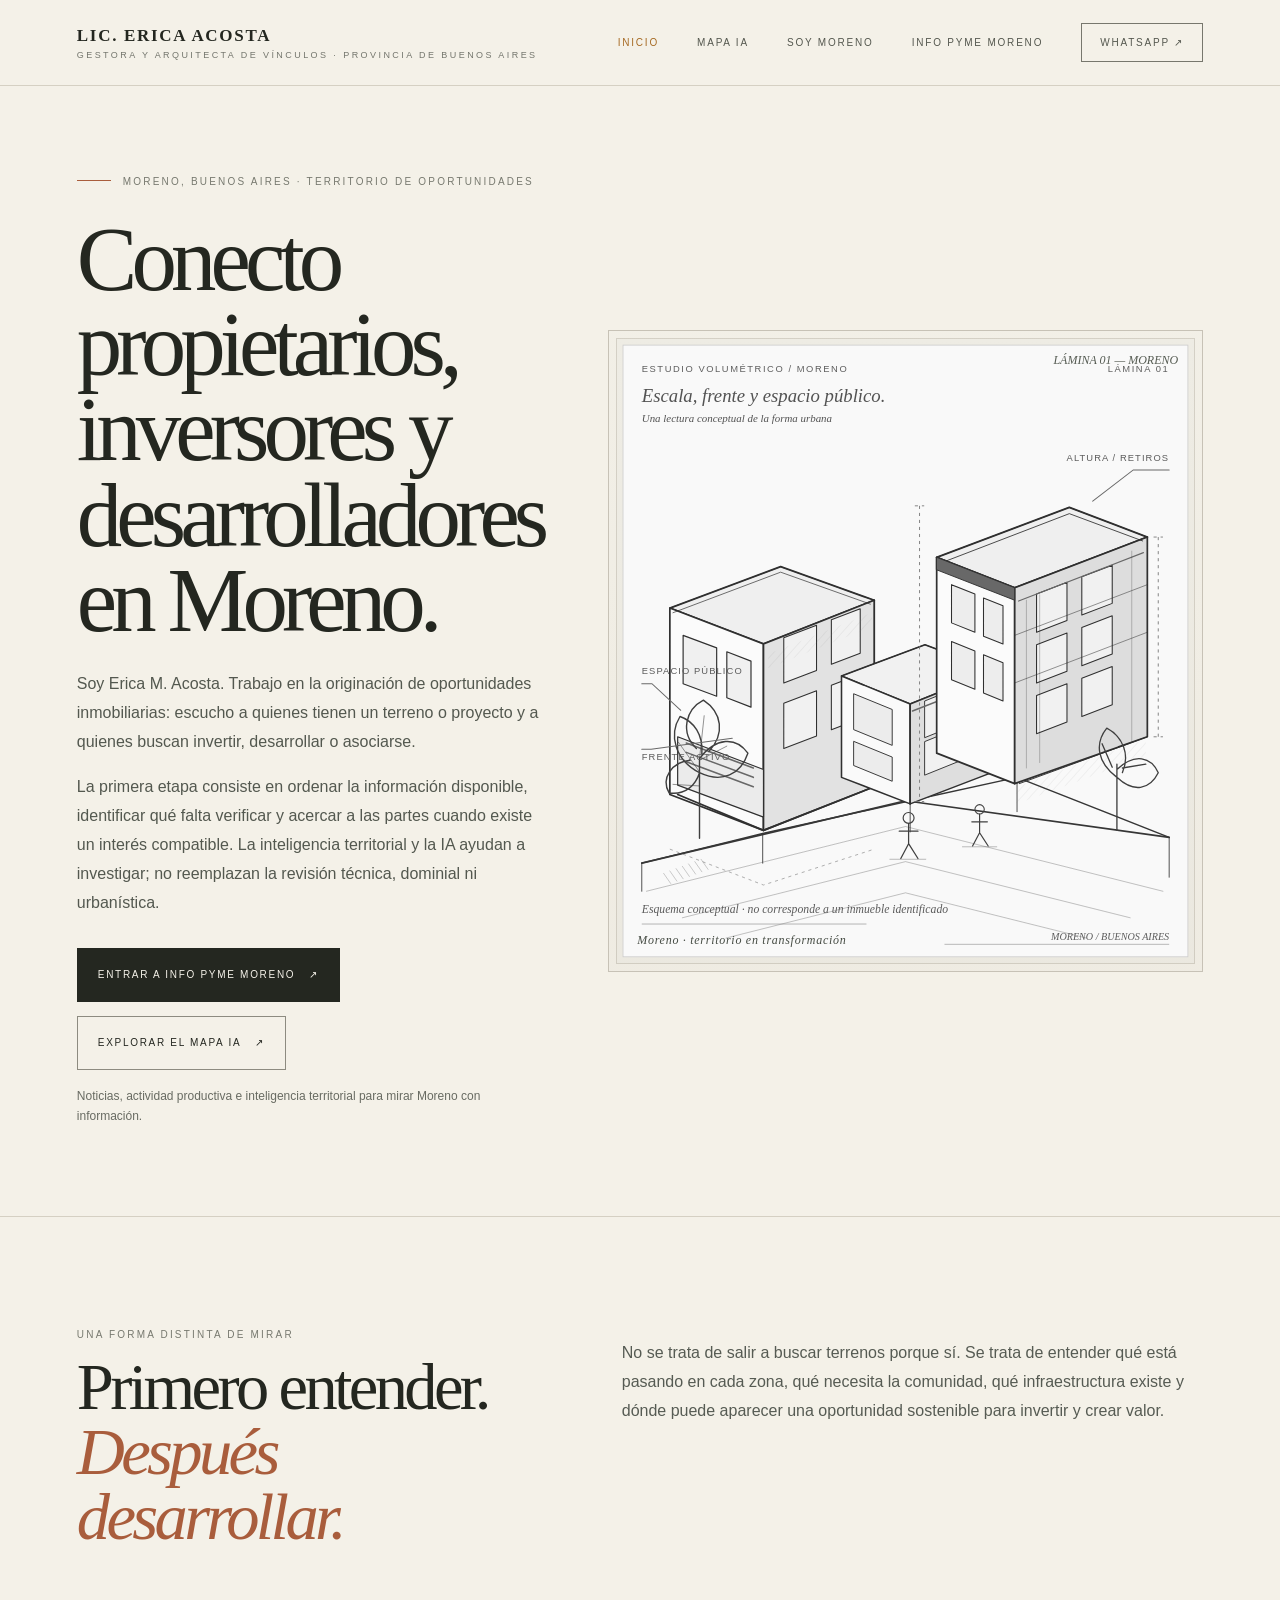
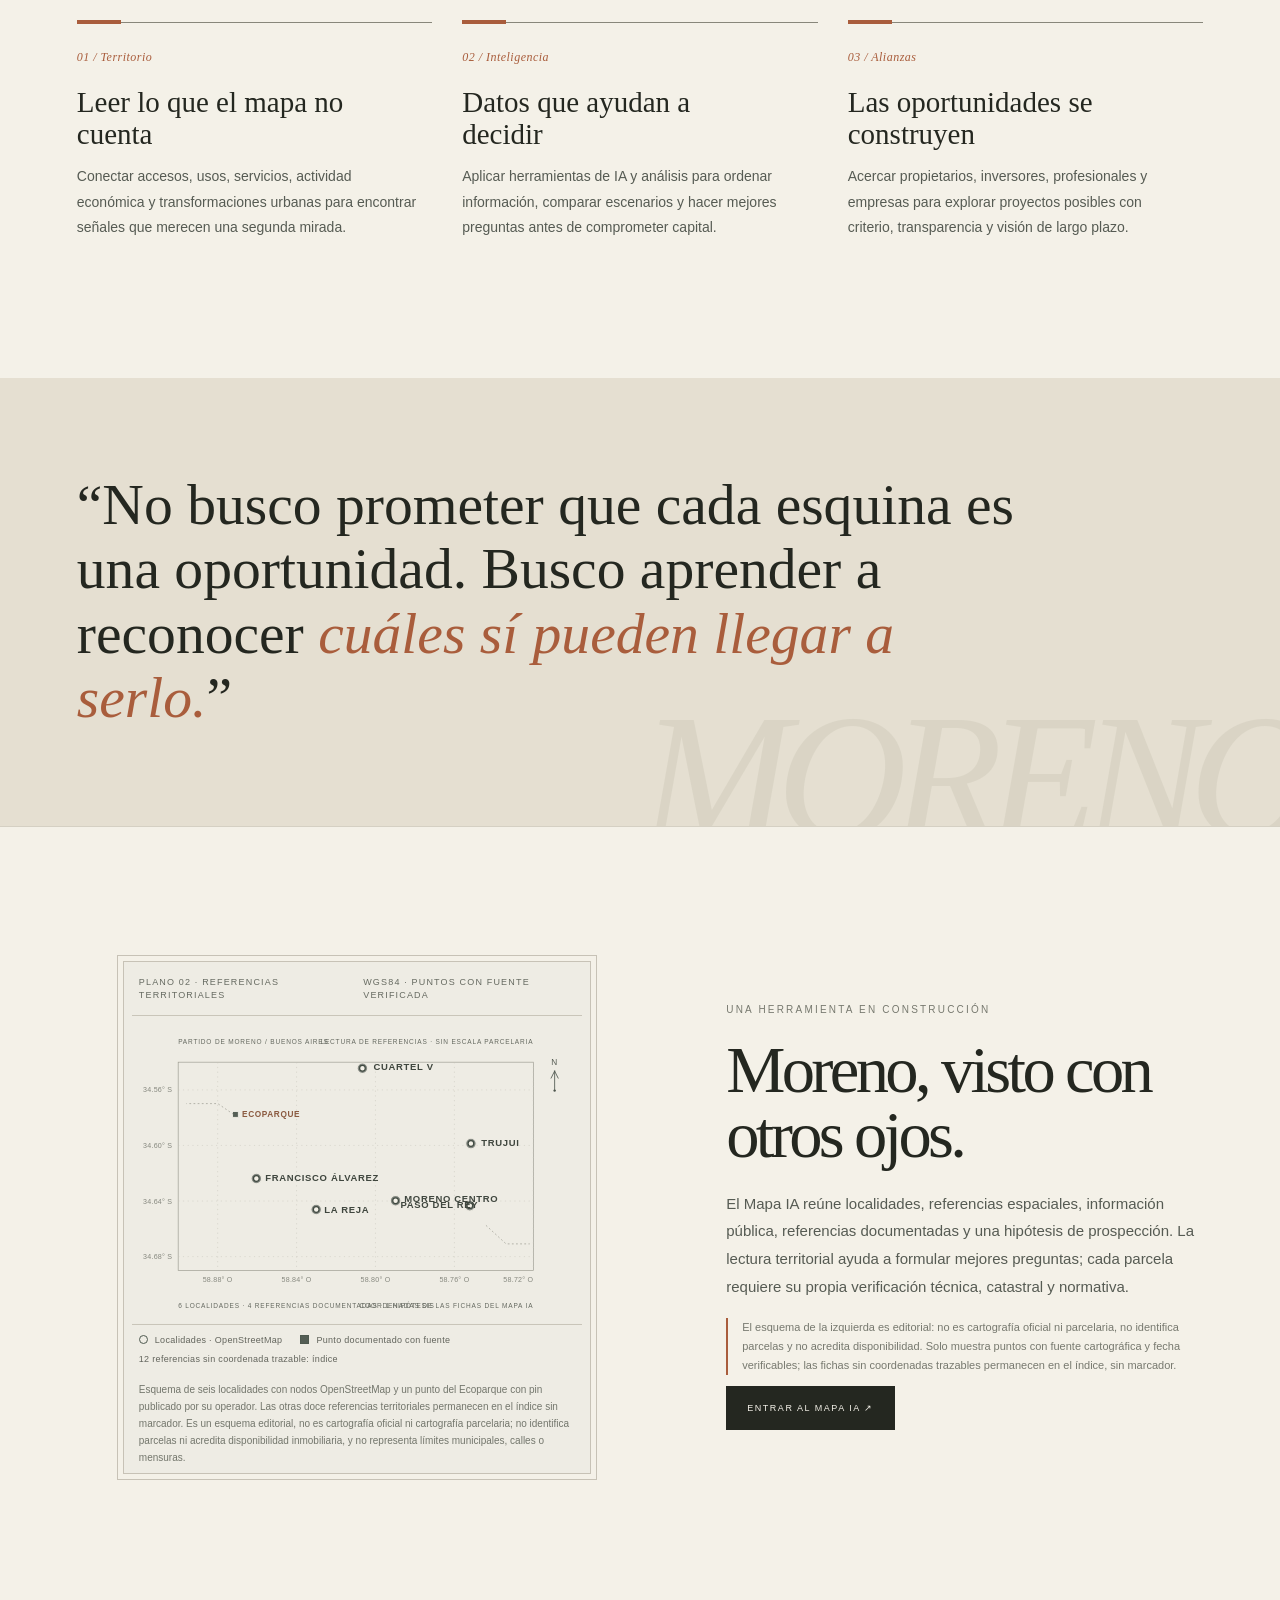
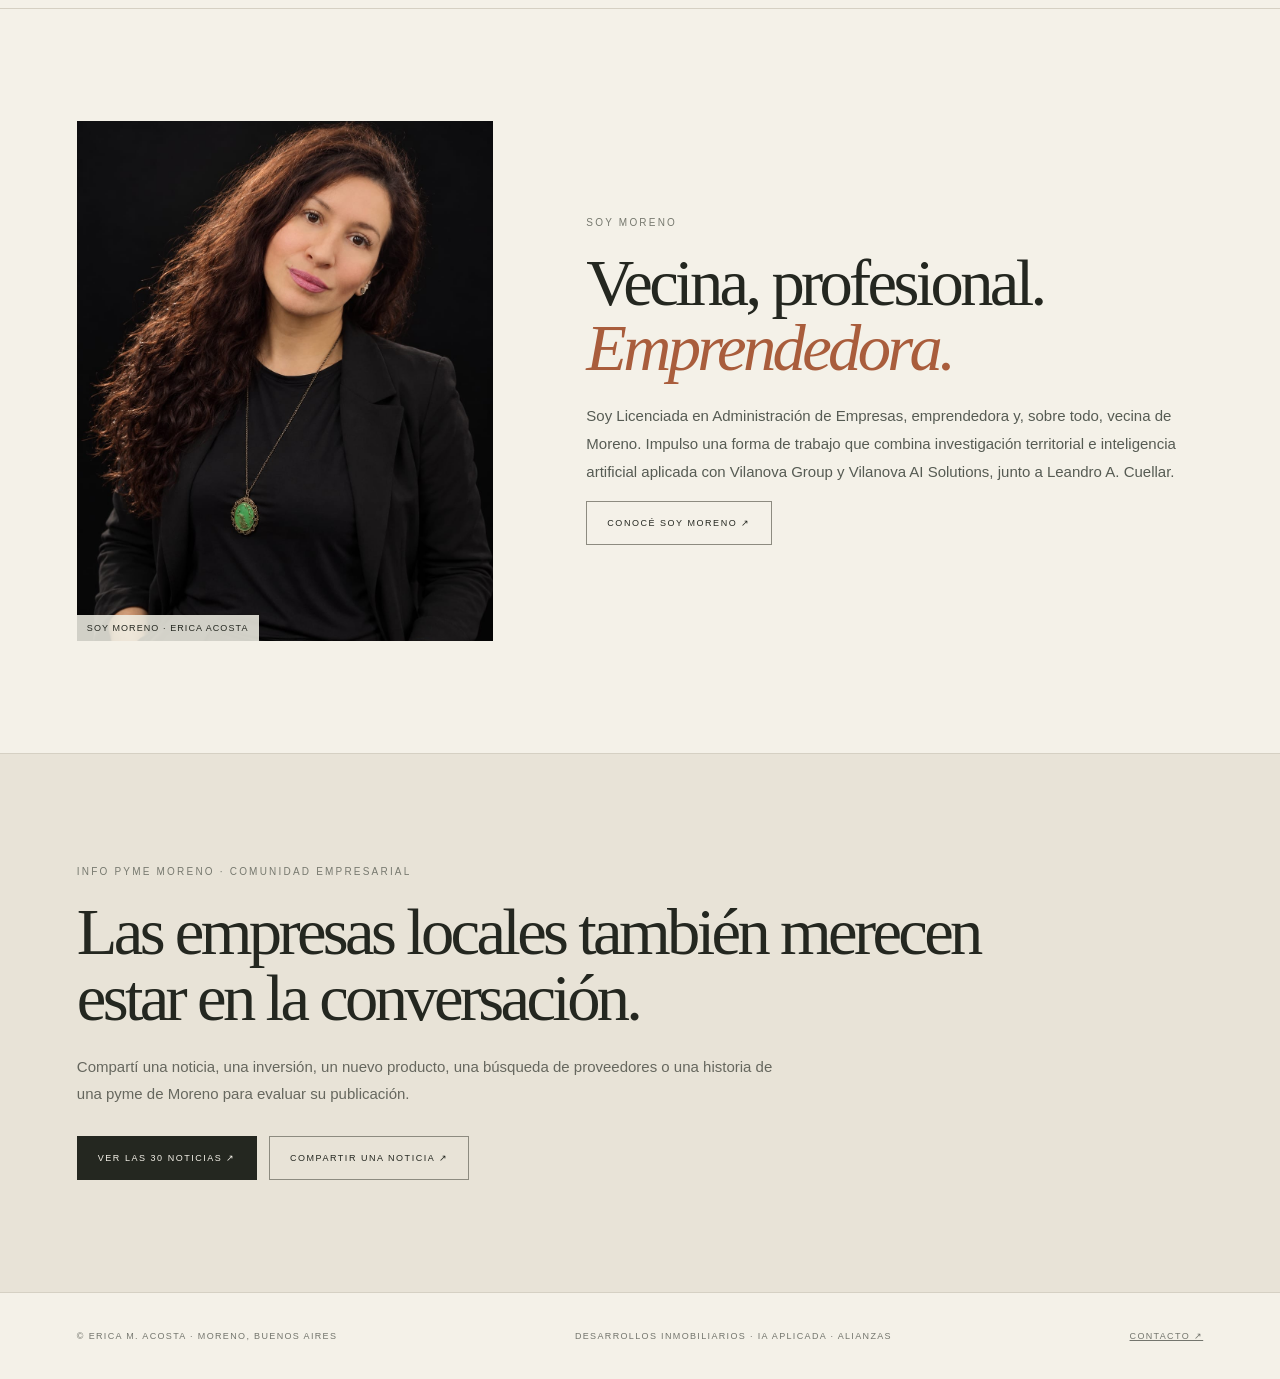
==== commit 5b4fae75: "Update homepage map preview to 12 unlocated references" ====
--- a/index.html
+++ b/index.html
@@ -116,7 +116,7 @@
 </div>
 <svg class="territory-diagram" viewBox="0 0 760 520" role="img" aria-labelledby="map-preview-title map-preview-description" xmlns="http://www.w3.org/2000/svg">
 <title id="map-preview-title">Plano de coordenadas de las referencias del Mapa IA de Moreno</title>
-<desc id="map-preview-description">Esquema de seis localidades con nodos de OpenStreetMap y un punto del Ecoparque respaldado por el pin publicado por su operador. Las otras nueve tesis permanecen en el índice sin marcador; no representa límites municipales, calles, parcelas, mensuras ni disponibilidad inmobiliaria.</desc>
+<desc id="map-preview-description">Esquema de seis localidades con nodos de OpenStreetMap y un punto del Ecoparque respaldado por el pin publicado por su operador. Las otras doce referencias territoriales permanecen en el índice sin marcador; no representa límites municipales, calles, parcelas, mensuras ni disponibilidad inmobiliaria.</desc>
 <rect x="0" y="0" width="760" height="520" fill="#eeece4"/>
 <g class="territory-heading">
   <text x="78" y="48">PARTIDO DE MORENO / BUENOS AIRES</text>
@@ -195,10 +195,10 @@
 <div class="map-art-legend" aria-label="Leyenda del esquema">
   <span><i class="map-key locality-key"></i> Localidades · OpenStreetMap</span>
   <span><i class="map-key documented-key"></i> Punto documentado con fuente</span>
-  <span>9 tesis sin coordenada trazable: índice</span>
+  <span>12 referencias sin coordenada trazable: índice</span>
 </div>
-<figcaption id="map-preview-caption">Esquema de seis localidades con nodos OpenStreetMap y un punto del Ecoparque con pin publicado por su operador. Las otras nueve tesis permanecen en el índice sin marcador. Es un esquema editorial, no es cartografía oficial ni cartografía parcelaria; no identifica parcelas ni acredita disponibilidad inmobiliaria, y no representa límites municipales, calles o mensuras.</figcaption>
-</figure><div class="map-copy"><div class="eyebrow">Una herramienta en construcción</div><h2>Moreno, visto con otros ojos.</h2><p>El Mapa IA reúne localidades, referencias espaciales, información pública y tesis preliminares de oportunidad. La lectura territorial ayuda a formular mejores preguntas; cada parcela requiere su propia verificación técnica, catastral y normativa.</p><p class="map-copy-note">El esquema de la izquierda es editorial: no es cartografía oficial ni parcelaria, no identifica parcelas y no acredita disponibilidad. Solo muestra puntos con fuente cartográfica y fecha verificables; las fichas sin coordenadas trazables permanecen en el índice, sin marcador.</p><a class="button dark" href="./mapa-ia/">Entrar al Mapa IA ↗</a></div></div></section>
+<figcaption id="map-preview-caption">Esquema de seis localidades con nodos OpenStreetMap y un punto del Ecoparque con pin publicado por su operador. Las otras doce referencias territoriales permanecen en el índice sin marcador. Es un esquema editorial, no es cartografía oficial ni cartografía parcelaria; no identifica parcelas ni acredita disponibilidad inmobiliaria, y no representa límites municipales, calles o mensuras.</figcaption>
+</figure><div class="map-copy"><div class="eyebrow">Una herramienta en construcción</div><h2>Moreno, visto con otros ojos.</h2><p>El Mapa IA reúne localidades, referencias espaciales, información pública, referencias documentadas y una hipótesis de prospección. La lectura territorial ayuda a formular mejores preguntas; cada parcela requiere su propia verificación técnica, catastral y normativa.</p><p class="map-copy-note">El esquema de la izquierda es editorial: no es cartografía oficial ni parcelaria, no identifica parcelas y no acredita disponibilidad. Solo muestra puntos con fuente cartográfica y fecha verificables; las fichas sin coordenadas trazables permanecen en el índice, sin marcador.</p><a class="button dark" href="./mapa-ia/">Entrar al Mapa IA ↗</a></div></div></section>
 <section class="section"><div class="wrap about-preview"><div class="portrait-placeholder" style="padding:0"><img src="ERICA%20ACOSTA-%20VILANOVA%20GROUP.jpg" alt="Erica Acosta, vecina de Moreno" style="width:100%;height:100%;object-fit:cover;position:absolute;inset:0"><span style="background:#f1efe5dd;padding:8px 10px">SOY MORENO · ERICA ACOSTA</span></div><div><div class="eyebrow">SOY MORENO</div><h2>Vecina, profesional.<br><em class="serif">Emprendedora.</em></h2><p>Soy Licenciada en Administración de Empresas, emprendedora y, sobre todo, vecina de Moreno. Impulso una forma de trabajo que combina investigación territorial e inteligencia artificial aplicada con Vilanova Group y Vilanova AI Solutions, junto a Leandro A. Cuellar.</p><a class="button" href="./erica-acosta/">Conocé SOY MORENO ↗</a></div></div></section></main>
 <section class="section lead-bridge" id="contacto"><div class="wrap"><div class="eyebrow">INFO PYME MORENO · Comunidad empresarial</div><h2 class="serif lead-bridge-title">Las empresas locales también merecen estar en la conversación.</h2><p class="lead-bridge-copy">Compartí una noticia, una inversión, un nuevo producto, una búsqueda de proveedores o una historia de una pyme de Moreno para evaluar su publicación.</p><div class="lead-bridge-actions"><a class="button dark" href="./oportunidades/">Ver las 30 noticias ↗</a><a class="button" href="https://wa.me/5491141671674?text=Hola%20Erica%2C%20quiero%20compartir%20una%20noticia%20pyme%20de%20Moreno." target="_blank" rel="noopener noreferrer">Compartir una noticia ↗</a></div></div></section><footer class="site-footer"><span>© Erica M. Acosta · Moreno, Buenos Aires</span><span>Desarrollos inmobiliarios · IA aplicada · Alianzas</span><a href="https://wa.me/5491141671674?text=Hola%20Erica%2C%20vi%20tu%20web%20y%20me%20gustar%C3%ADa%20conversar%20sobre%20oportunidades%20en%20Moreno." target="_blank" rel="noopener noreferrer">Contacto ↗</a></footer>
 </body></html>
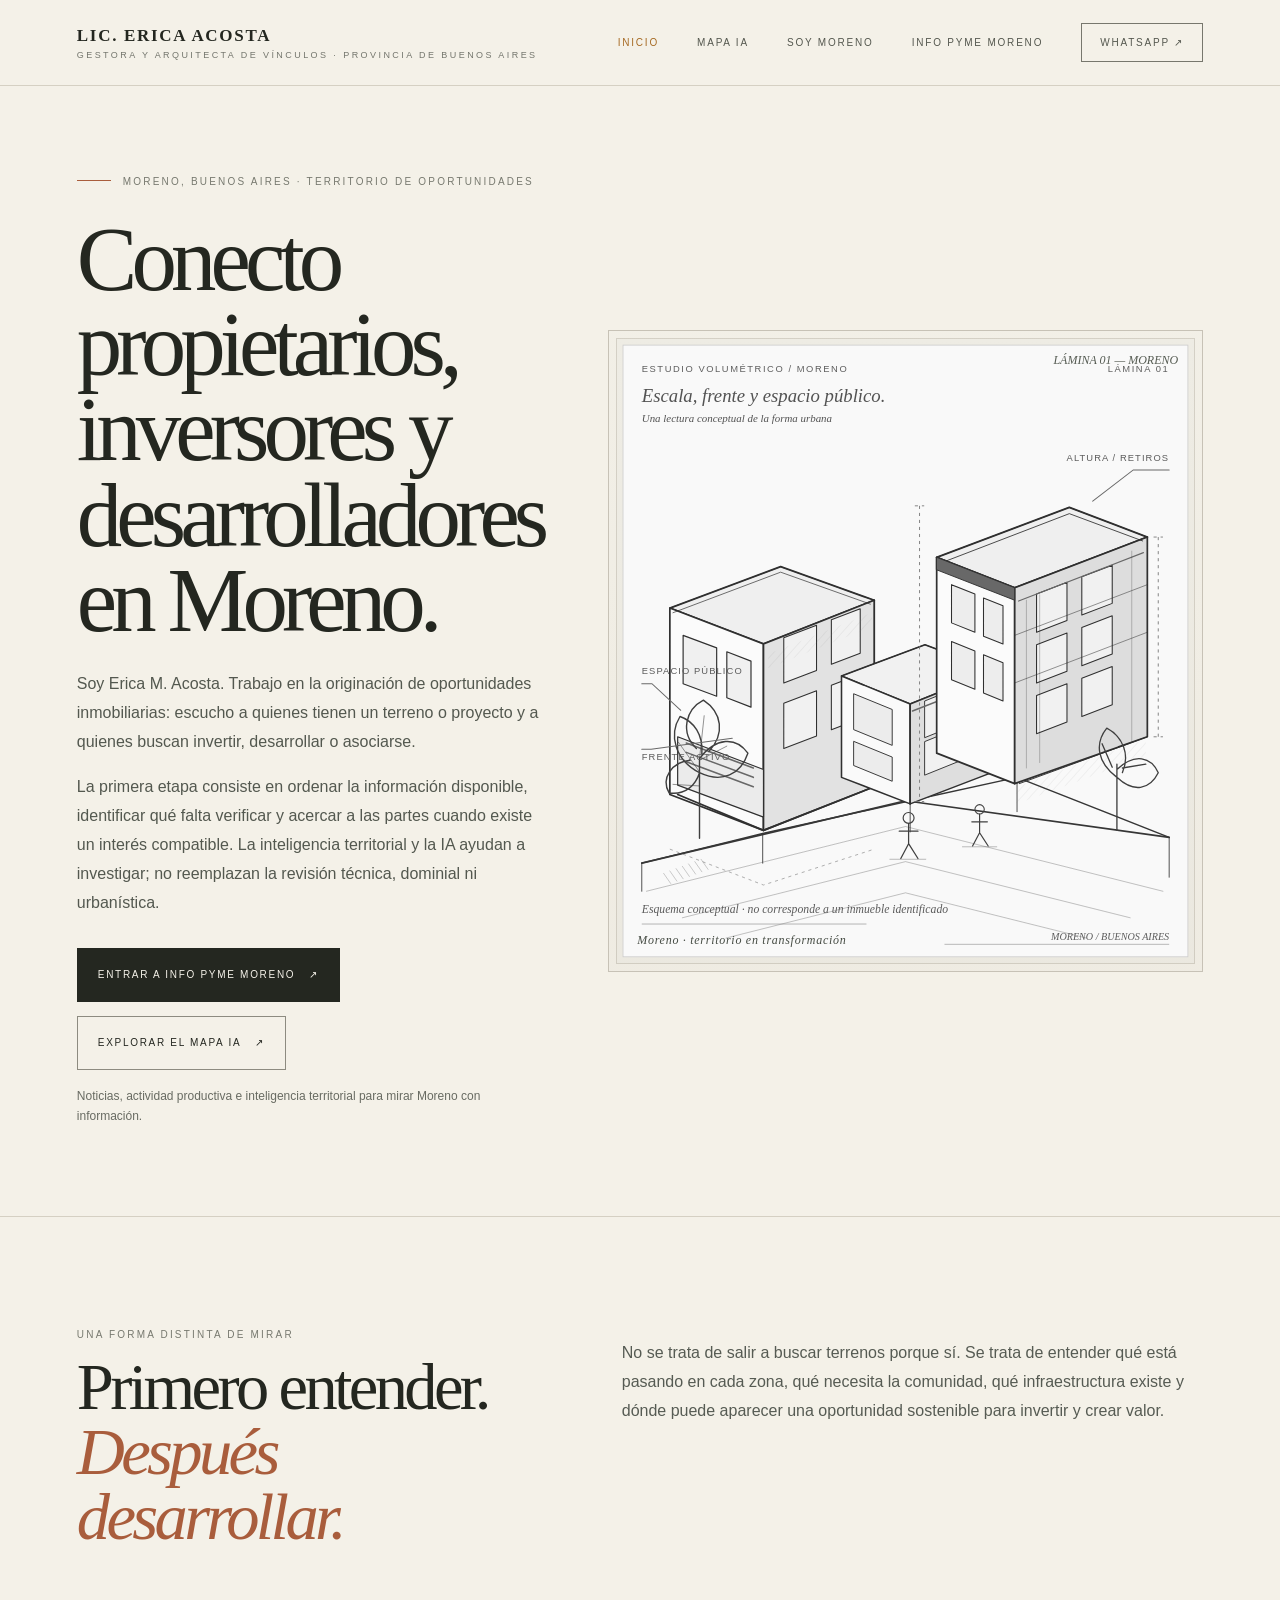
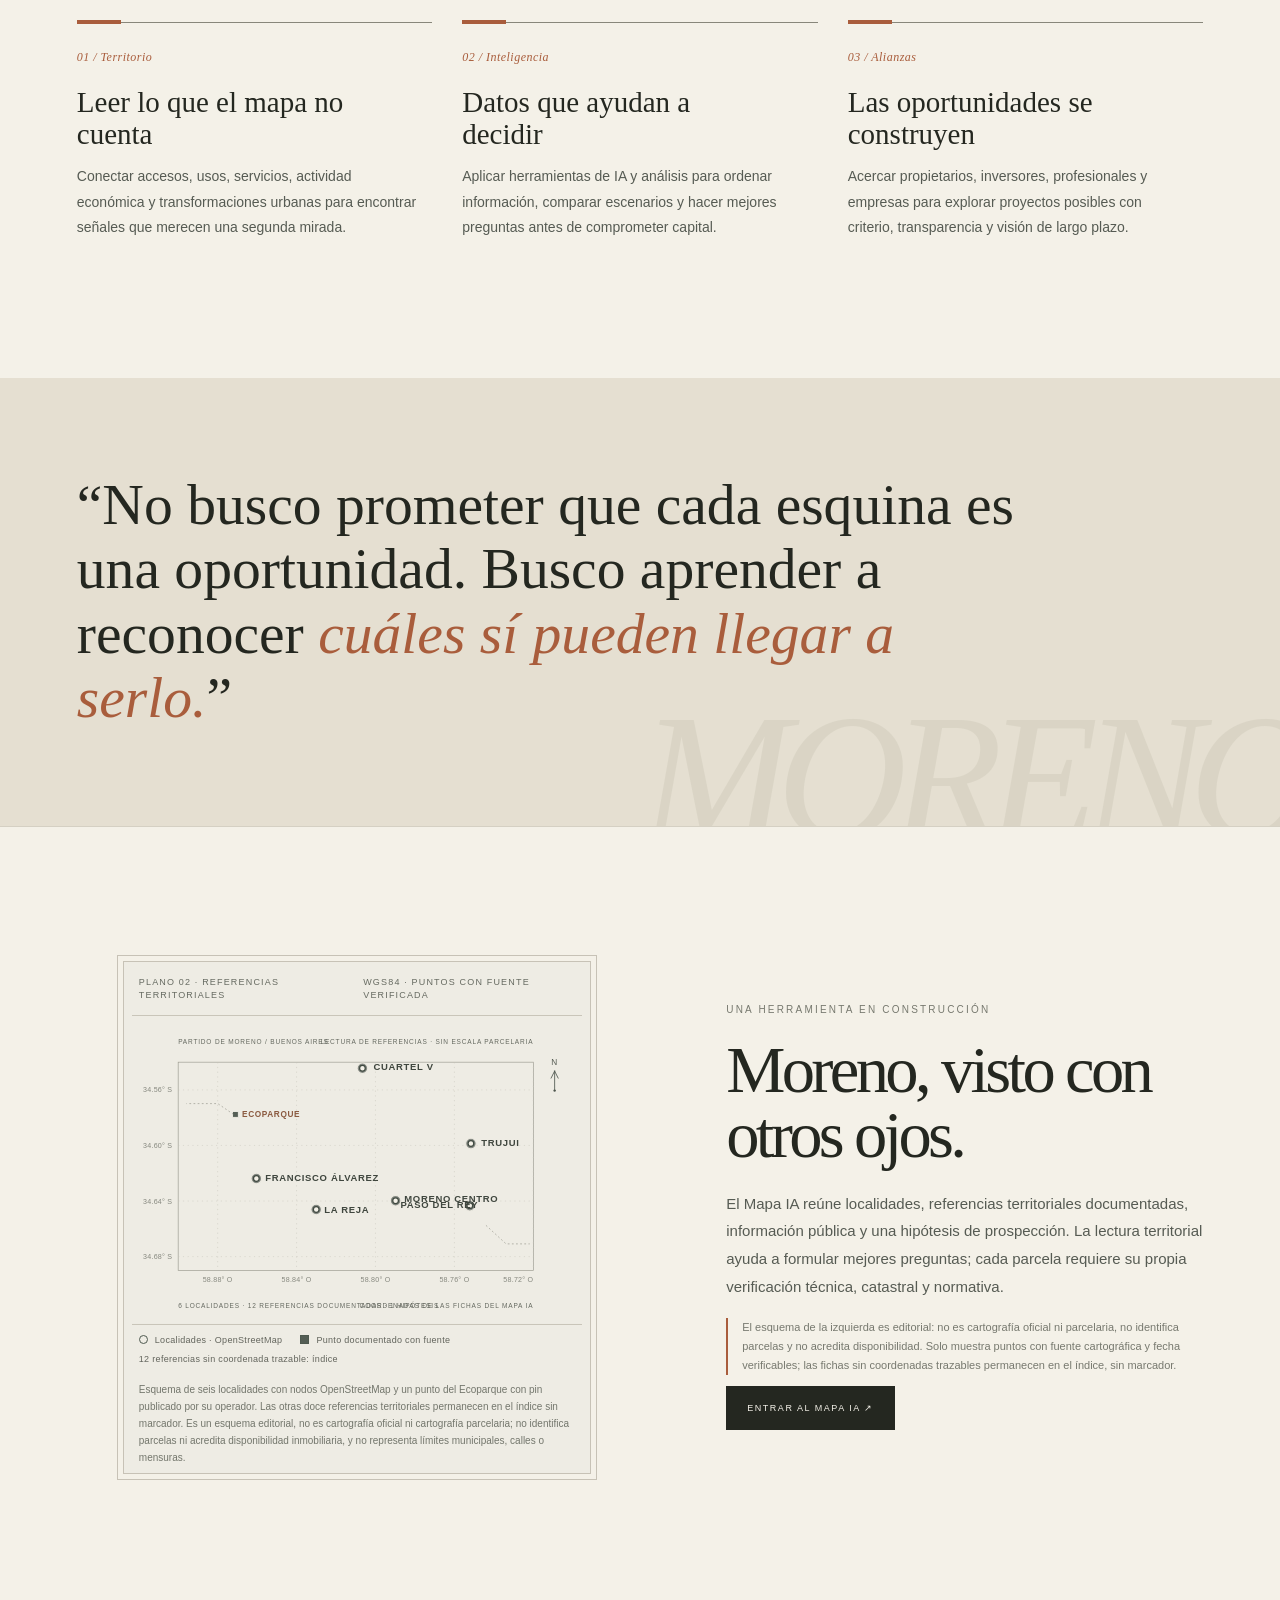
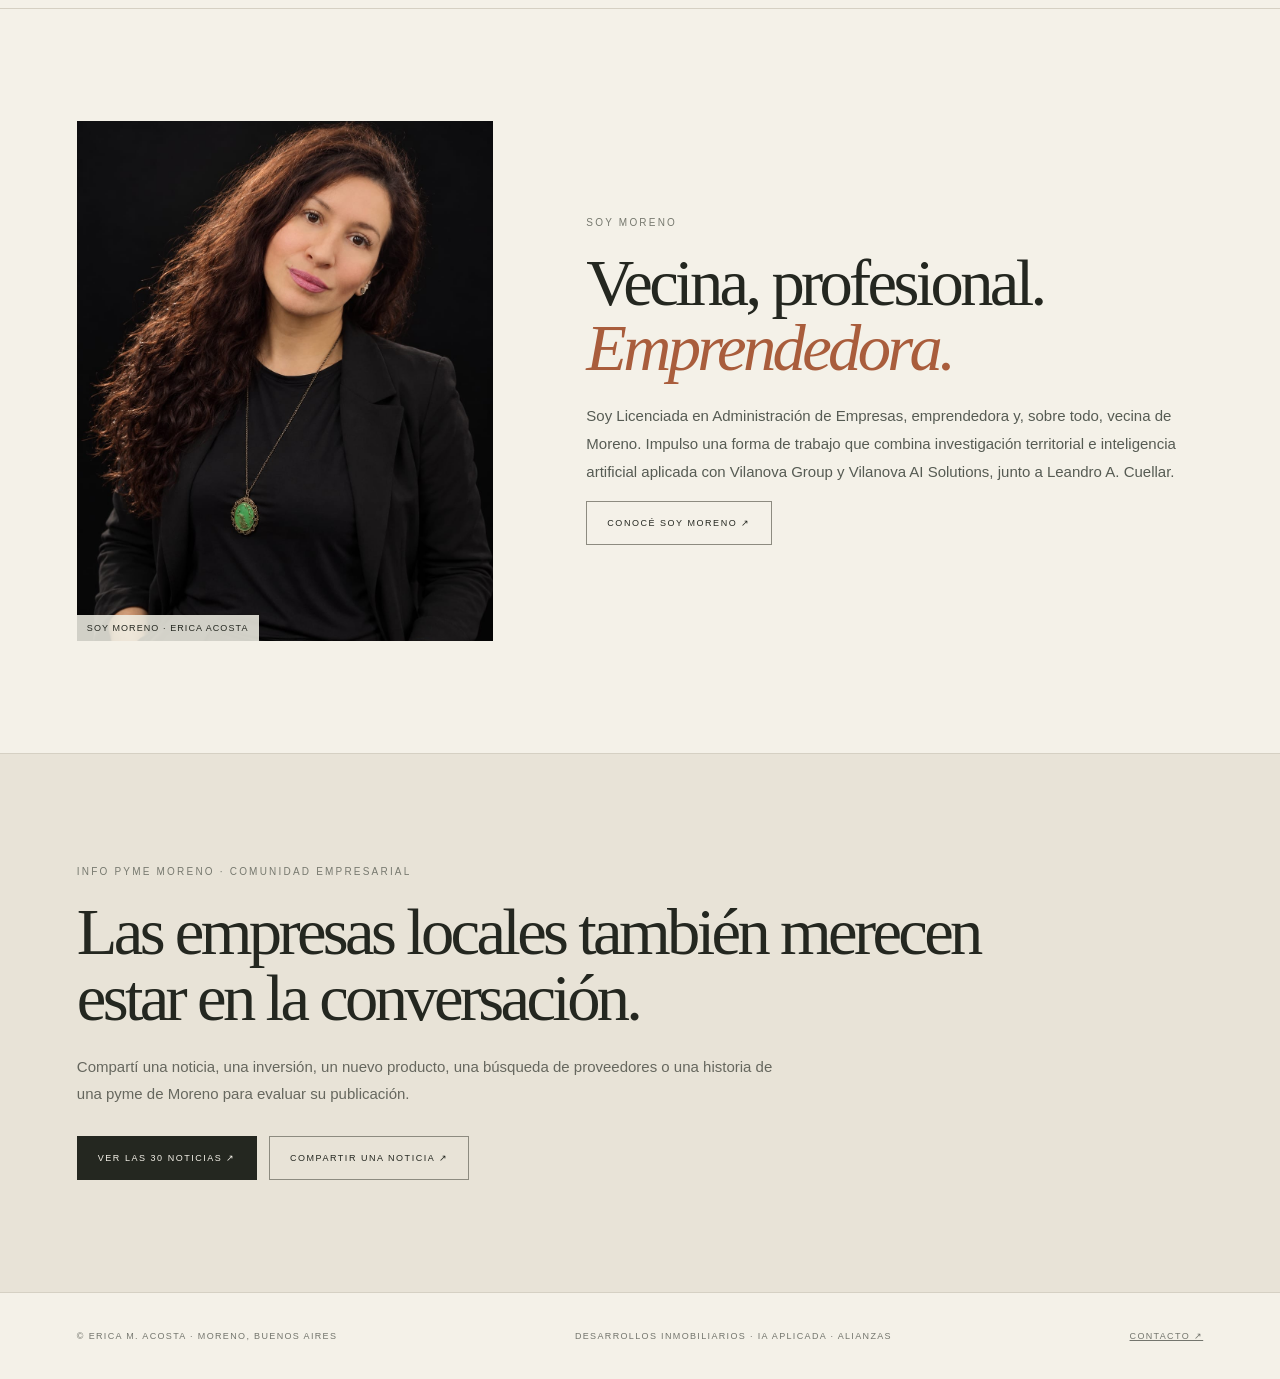
==== commit 30097c21: "Correct homepage map preview reference counts" ====
--- a/index.html
+++ b/index.html
@@ -188,7 +188,7 @@
 </g>
 <g class="territory-footer">
   <path d="M78 474H678"/>
-  <text x="78" y="493">6 LOCALIDADES · 4 REFERENCIAS DOCUMENTADAS · 1 HIPÓTESIS</text>
+  <text x="78" y="493">6 LOCALIDADES · 12 REFERENCIAS DOCUMENTADAS · 1 HIPÓTESIS</text>
   <text x="678" y="493" text-anchor="end">COORDENADAS DE LAS FICHAS DEL MAPA IA</text>
 </g>
 </svg>
@@ -198,7 +198,7 @@
   <span>12 referencias sin coordenada trazable: índice</span>
 </div>
 <figcaption id="map-preview-caption">Esquema de seis localidades con nodos OpenStreetMap y un punto del Ecoparque con pin publicado por su operador. Las otras doce referencias territoriales permanecen en el índice sin marcador. Es un esquema editorial, no es cartografía oficial ni cartografía parcelaria; no identifica parcelas ni acredita disponibilidad inmobiliaria, y no representa límites municipales, calles o mensuras.</figcaption>
-</figure><div class="map-copy"><div class="eyebrow">Una herramienta en construcción</div><h2>Moreno, visto con otros ojos.</h2><p>El Mapa IA reúne localidades, referencias espaciales, información pública, referencias documentadas y una hipótesis de prospección. La lectura territorial ayuda a formular mejores preguntas; cada parcela requiere su propia verificación técnica, catastral y normativa.</p><p class="map-copy-note">El esquema de la izquierda es editorial: no es cartografía oficial ni parcelaria, no identifica parcelas y no acredita disponibilidad. Solo muestra puntos con fuente cartográfica y fecha verificables; las fichas sin coordenadas trazables permanecen en el índice, sin marcador.</p><a class="button dark" href="./mapa-ia/">Entrar al Mapa IA ↗</a></div></div></section>
+</figure><div class="map-copy"><div class="eyebrow">Una herramienta en construcción</div><h2>Moreno, visto con otros ojos.</h2><p>El Mapa IA reúne localidades, referencias territoriales documentadas, información pública y una hipótesis de prospección. La lectura territorial ayuda a formular mejores preguntas; cada parcela requiere su propia verificación técnica, catastral y normativa.</p><p class="map-copy-note">El esquema de la izquierda es editorial: no es cartografía oficial ni parcelaria, no identifica parcelas y no acredita disponibilidad. Solo muestra puntos con fuente cartográfica y fecha verificables; las fichas sin coordenadas trazables permanecen en el índice, sin marcador.</p><a class="button dark" href="./mapa-ia/">Entrar al Mapa IA ↗</a></div></div></section>
 <section class="section"><div class="wrap about-preview"><div class="portrait-placeholder" style="padding:0"><img src="ERICA%20ACOSTA-%20VILANOVA%20GROUP.jpg" alt="Erica Acosta, vecina de Moreno" style="width:100%;height:100%;object-fit:cover;position:absolute;inset:0"><span style="background:#f1efe5dd;padding:8px 10px">SOY MORENO · ERICA ACOSTA</span></div><div><div class="eyebrow">SOY MORENO</div><h2>Vecina, profesional.<br><em class="serif">Emprendedora.</em></h2><p>Soy Licenciada en Administración de Empresas, emprendedora y, sobre todo, vecina de Moreno. Impulso una forma de trabajo que combina investigación territorial e inteligencia artificial aplicada con Vilanova Group y Vilanova AI Solutions, junto a Leandro A. Cuellar.</p><a class="button" href="./erica-acosta/">Conocé SOY MORENO ↗</a></div></div></section></main>
 <section class="section lead-bridge" id="contacto"><div class="wrap"><div class="eyebrow">INFO PYME MORENO · Comunidad empresarial</div><h2 class="serif lead-bridge-title">Las empresas locales también merecen estar en la conversación.</h2><p class="lead-bridge-copy">Compartí una noticia, una inversión, un nuevo producto, una búsqueda de proveedores o una historia de una pyme de Moreno para evaluar su publicación.</p><div class="lead-bridge-actions"><a class="button dark" href="./oportunidades/">Ver las 30 noticias ↗</a><a class="button" href="https://wa.me/5491141671674?text=Hola%20Erica%2C%20quiero%20compartir%20una%20noticia%20pyme%20de%20Moreno." target="_blank" rel="noopener noreferrer">Compartir una noticia ↗</a></div></div></section><footer class="site-footer"><span>© Erica M. Acosta · Moreno, Buenos Aires</span><span>Desarrollos inmobiliarios · IA aplicada · Alianzas</span><a href="https://wa.me/5491141671674?text=Hola%20Erica%2C%20vi%20tu%20web%20y%20me%20gustar%C3%ADa%20conversar%20sobre%20oportunidades%20en%20Moreno." target="_blank" rel="noopener noreferrer">Contacto ↗</a></footer>
 </body></html>
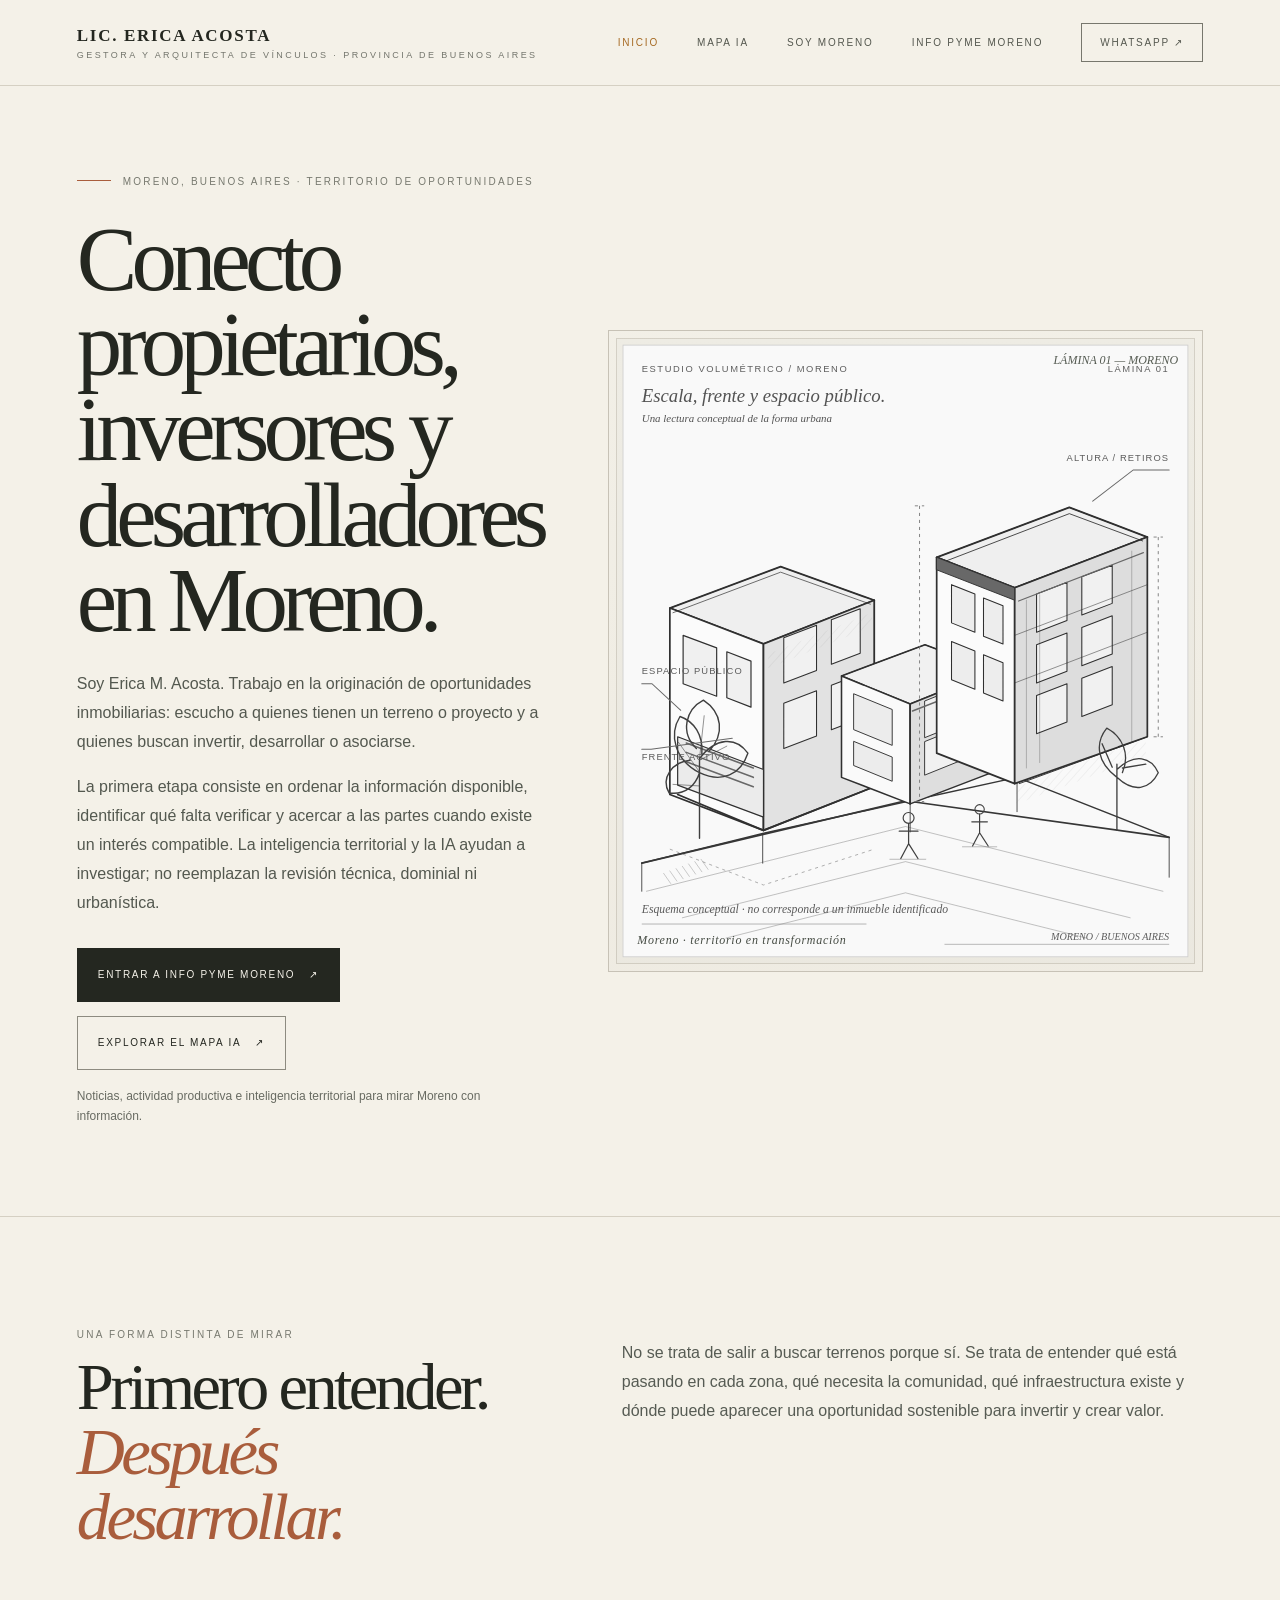
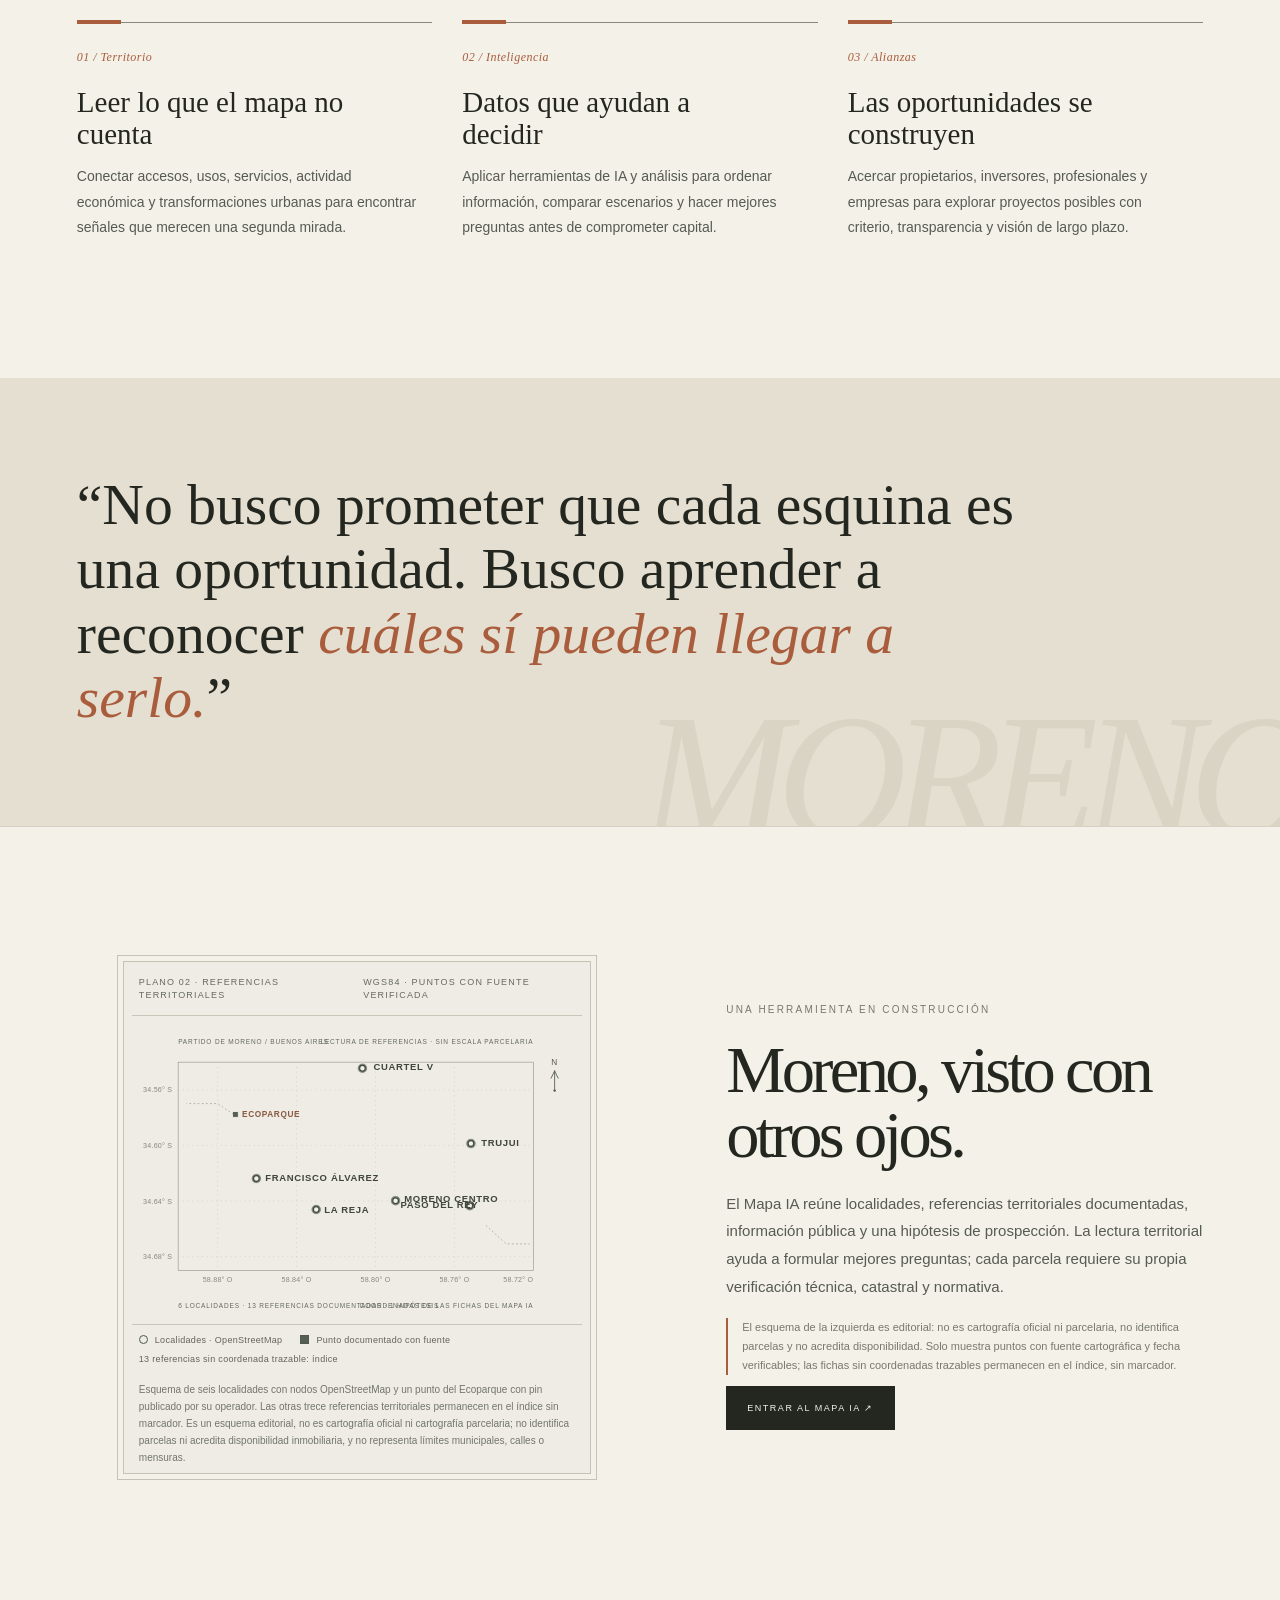
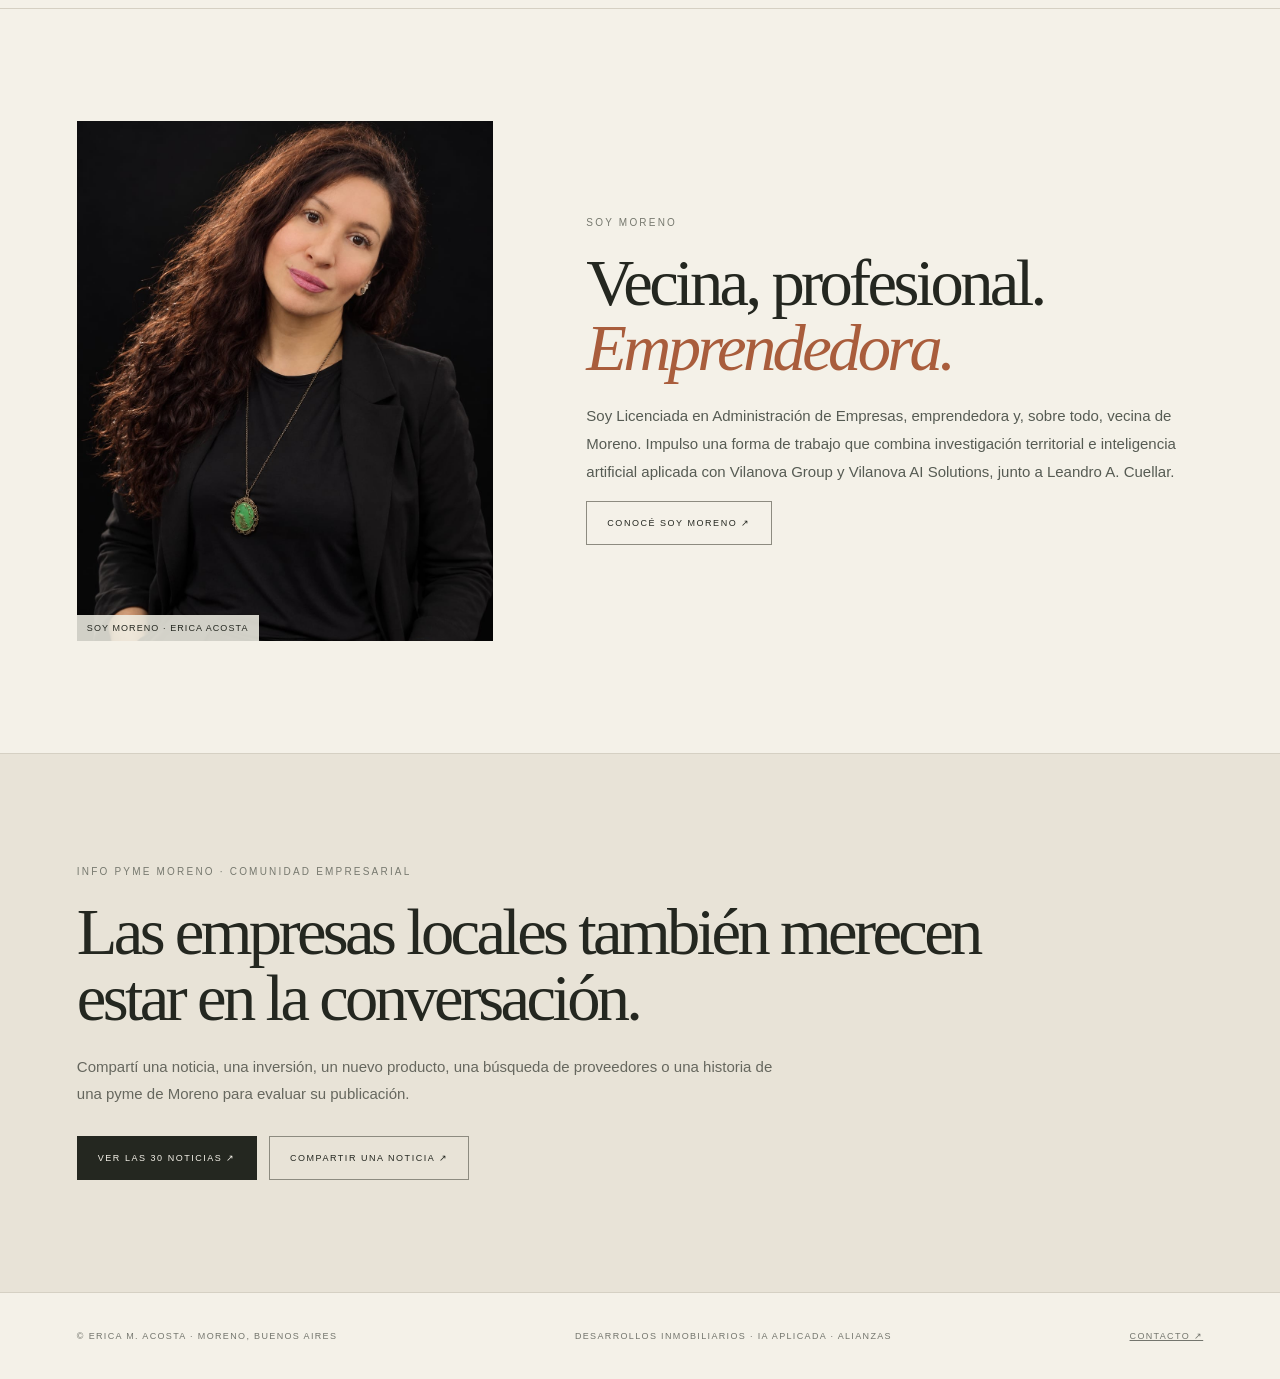
==== commit fe7ec00f: "Sync fallback inventory and homepage counts for Catastro reference" ====
--- a/index.html
+++ b/index.html
@@ -116,7 +116,7 @@
 </div>
 <svg class="territory-diagram" viewBox="0 0 760 520" role="img" aria-labelledby="map-preview-title map-preview-description" xmlns="http://www.w3.org/2000/svg">
 <title id="map-preview-title">Plano de coordenadas de las referencias del Mapa IA de Moreno</title>
-<desc id="map-preview-description">Esquema de seis localidades con nodos de OpenStreetMap y un punto del Ecoparque respaldado por el pin publicado por su operador. Las otras doce referencias territoriales permanecen en el índice sin marcador; no representa límites municipales, calles, parcelas, mensuras ni disponibilidad inmobiliaria.</desc>
+<desc id="map-preview-description">Esquema de seis localidades con nodos de OpenStreetMap y un punto del Ecoparque respaldado por el pin publicado por su operador. Las otras trece referencias territoriales permanecen en el índice sin marcador; no representa límites municipales, calles, parcelas, mensuras ni disponibilidad inmobiliaria.</desc>
 <rect x="0" y="0" width="760" height="520" fill="#eeece4"/>
 <g class="territory-heading">
   <text x="78" y="48">PARTIDO DE MORENO / BUENOS AIRES</text>
@@ -188,16 +188,16 @@
 </g>
 <g class="territory-footer">
   <path d="M78 474H678"/>
-  <text x="78" y="493">6 LOCALIDADES · 12 REFERENCIAS DOCUMENTADAS · 1 HIPÓTESIS</text>
+  <text x="78" y="493">6 LOCALIDADES · 13 REFERENCIAS DOCUMENTADAS · 1 HIPÓTESIS</text>
   <text x="678" y="493" text-anchor="end">COORDENADAS DE LAS FICHAS DEL MAPA IA</text>
 </g>
 </svg>
 <div class="map-art-legend" aria-label="Leyenda del esquema">
   <span><i class="map-key locality-key"></i> Localidades · OpenStreetMap</span>
   <span><i class="map-key documented-key"></i> Punto documentado con fuente</span>
-  <span>12 referencias sin coordenada trazable: índice</span>
+  <span>13 referencias sin coordenada trazable: índice</span>
 </div>
-<figcaption id="map-preview-caption">Esquema de seis localidades con nodos OpenStreetMap y un punto del Ecoparque con pin publicado por su operador. Las otras doce referencias territoriales permanecen en el índice sin marcador. Es un esquema editorial, no es cartografía oficial ni cartografía parcelaria; no identifica parcelas ni acredita disponibilidad inmobiliaria, y no representa límites municipales, calles o mensuras.</figcaption>
+<figcaption id="map-preview-caption">Esquema de seis localidades con nodos OpenStreetMap y un punto del Ecoparque con pin publicado por su operador. Las otras trece referencias territoriales permanecen en el índice sin marcador. Es un esquema editorial, no es cartografía oficial ni cartografía parcelaria; no identifica parcelas ni acredita disponibilidad inmobiliaria, y no representa límites municipales, calles o mensuras.</figcaption>
 </figure><div class="map-copy"><div class="eyebrow">Una herramienta en construcción</div><h2>Moreno, visto con otros ojos.</h2><p>El Mapa IA reúne localidades, referencias territoriales documentadas, información pública y una hipótesis de prospección. La lectura territorial ayuda a formular mejores preguntas; cada parcela requiere su propia verificación técnica, catastral y normativa.</p><p class="map-copy-note">El esquema de la izquierda es editorial: no es cartografía oficial ni parcelaria, no identifica parcelas y no acredita disponibilidad. Solo muestra puntos con fuente cartográfica y fecha verificables; las fichas sin coordenadas trazables permanecen en el índice, sin marcador.</p><a class="button dark" href="./mapa-ia/">Entrar al Mapa IA ↗</a></div></div></section>
 <section class="section"><div class="wrap about-preview"><div class="portrait-placeholder" style="padding:0"><img src="ERICA%20ACOSTA-%20VILANOVA%20GROUP.jpg" alt="Erica Acosta, vecina de Moreno" style="width:100%;height:100%;object-fit:cover;position:absolute;inset:0"><span style="background:#f1efe5dd;padding:8px 10px">SOY MORENO · ERICA ACOSTA</span></div><div><div class="eyebrow">SOY MORENO</div><h2>Vecina, profesional.<br><em class="serif">Emprendedora.</em></h2><p>Soy Licenciada en Administración de Empresas, emprendedora y, sobre todo, vecina de Moreno. Impulso una forma de trabajo que combina investigación territorial e inteligencia artificial aplicada con Vilanova Group y Vilanova AI Solutions, junto a Leandro A. Cuellar.</p><a class="button" href="./erica-acosta/">Conocé SOY MORENO ↗</a></div></div></section></main>
 <section class="section lead-bridge" id="contacto"><div class="wrap"><div class="eyebrow">INFO PYME MORENO · Comunidad empresarial</div><h2 class="serif lead-bridge-title">Las empresas locales también merecen estar en la conversación.</h2><p class="lead-bridge-copy">Compartí una noticia, una inversión, un nuevo producto, una búsqueda de proveedores o una historia de una pyme de Moreno para evaluar su publicación.</p><div class="lead-bridge-actions"><a class="button dark" href="./oportunidades/">Ver las 30 noticias ↗</a><a class="button" href="https://wa.me/5491141671674?text=Hola%20Erica%2C%20quiero%20compartir%20una%20noticia%20pyme%20de%20Moreno." target="_blank" rel="noopener noreferrer">Compartir una noticia ↗</a></div></div></section><footer class="site-footer"><span>© Erica M. Acosta · Moreno, Buenos Aires</span><span>Desarrollos inmobiliarios · IA aplicada · Alianzas</span><a href="https://wa.me/5491141671674?text=Hola%20Erica%2C%20vi%20tu%20web%20y%20me%20gustar%C3%ADa%20conversar%20sobre%20oportunidades%20en%20Moreno." target="_blank" rel="noopener noreferrer">Contacto ↗</a></footer>
